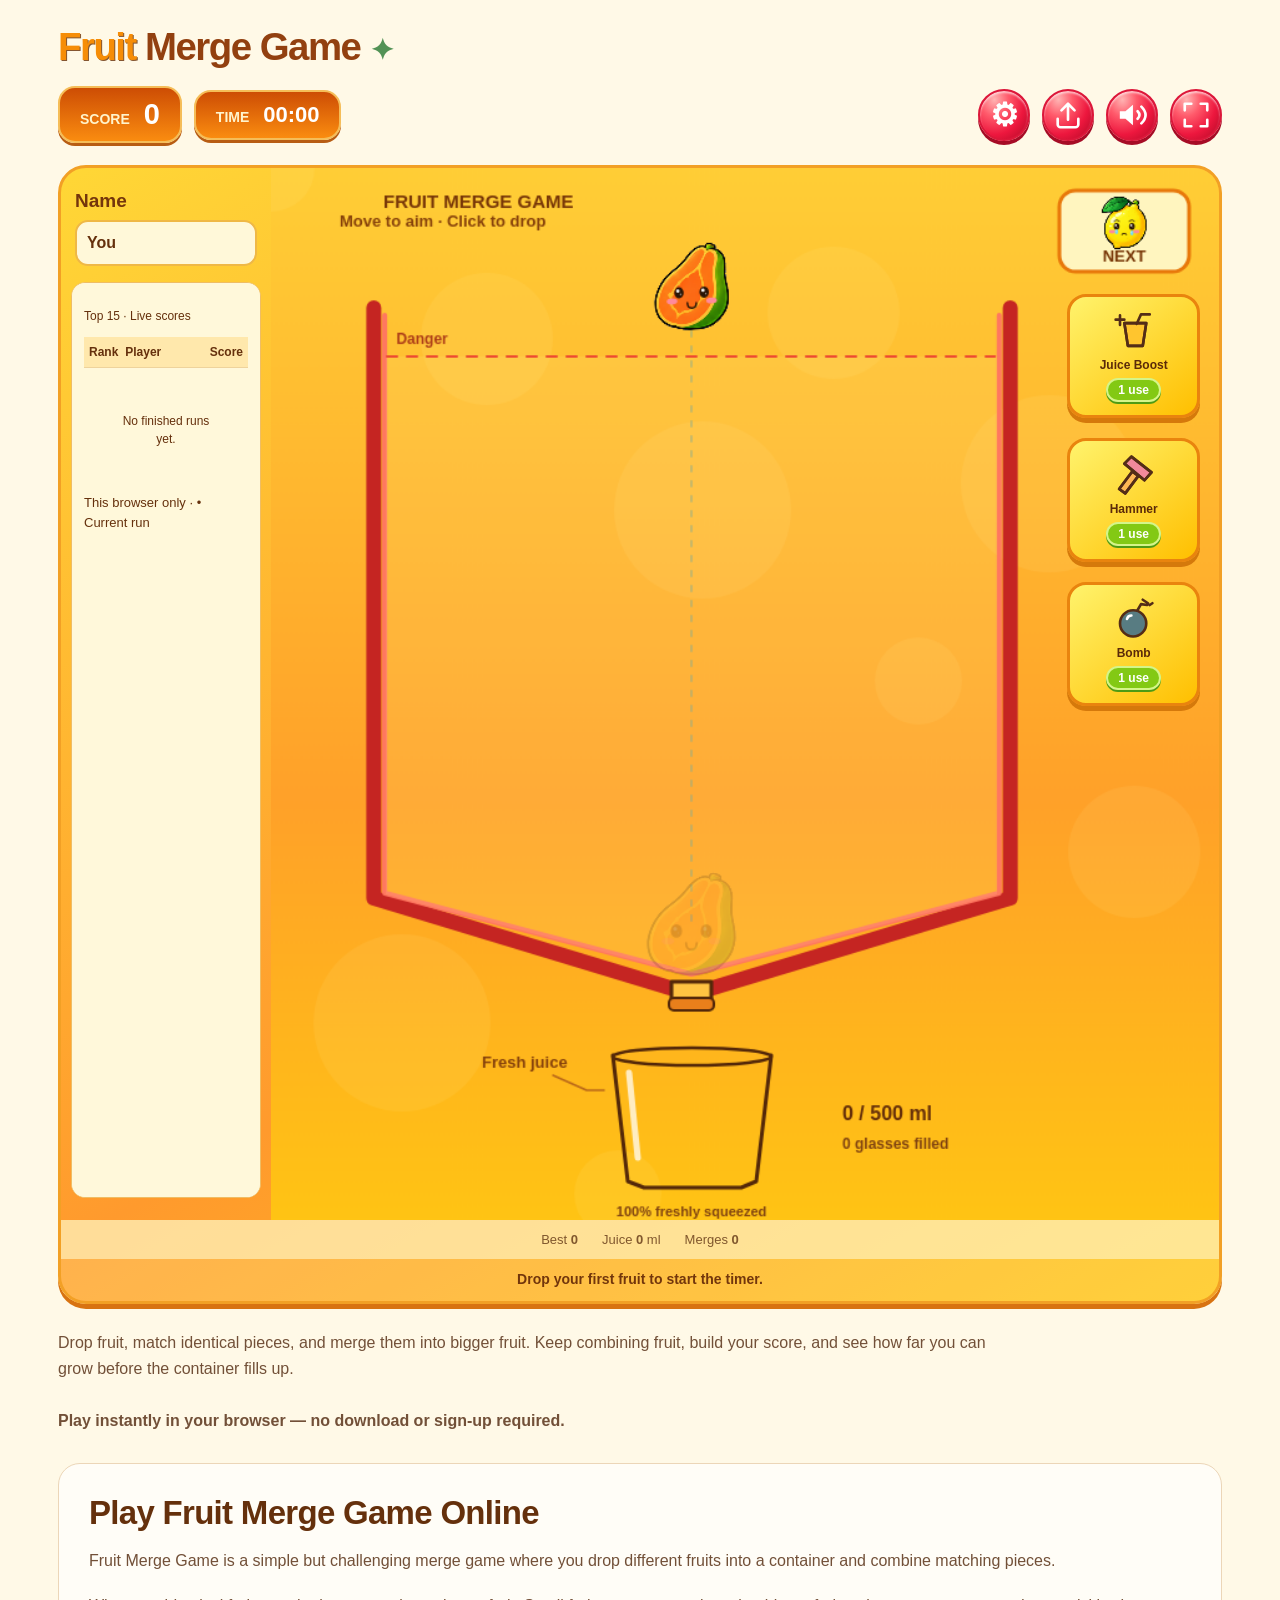
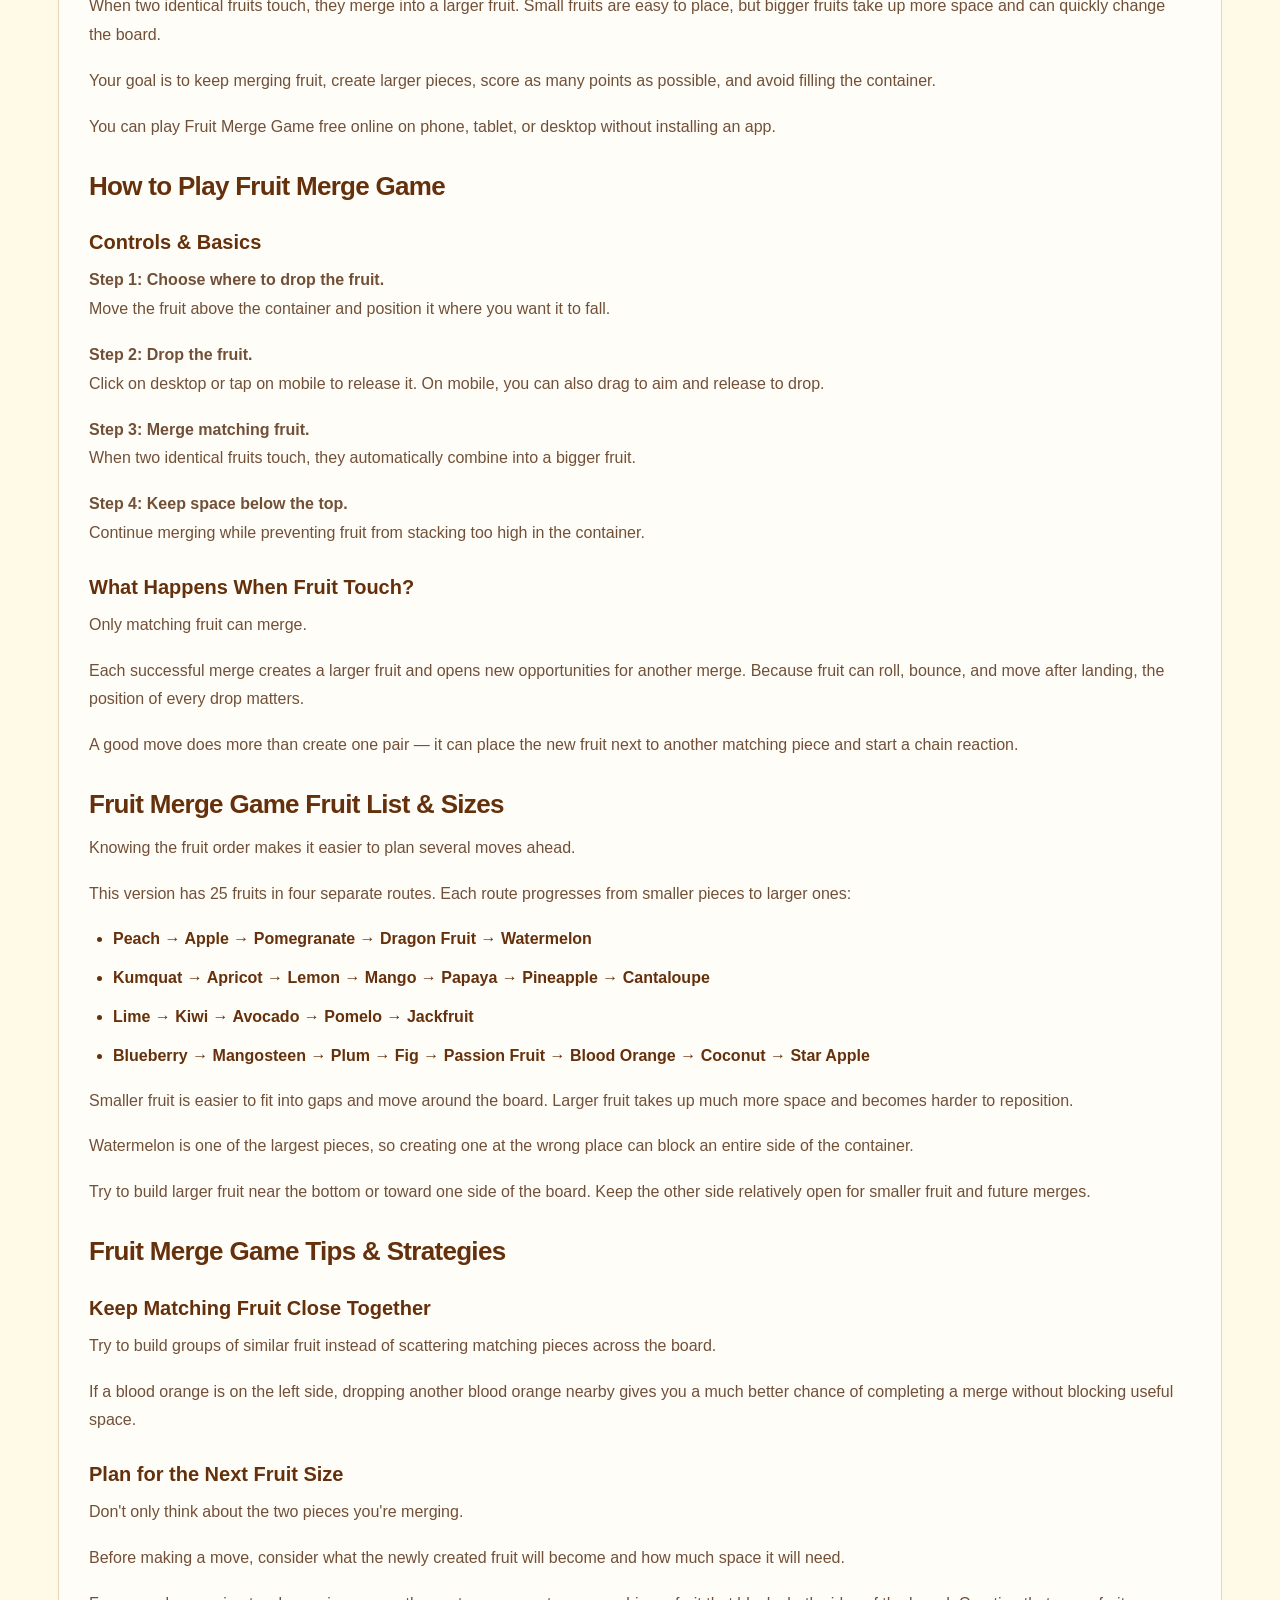
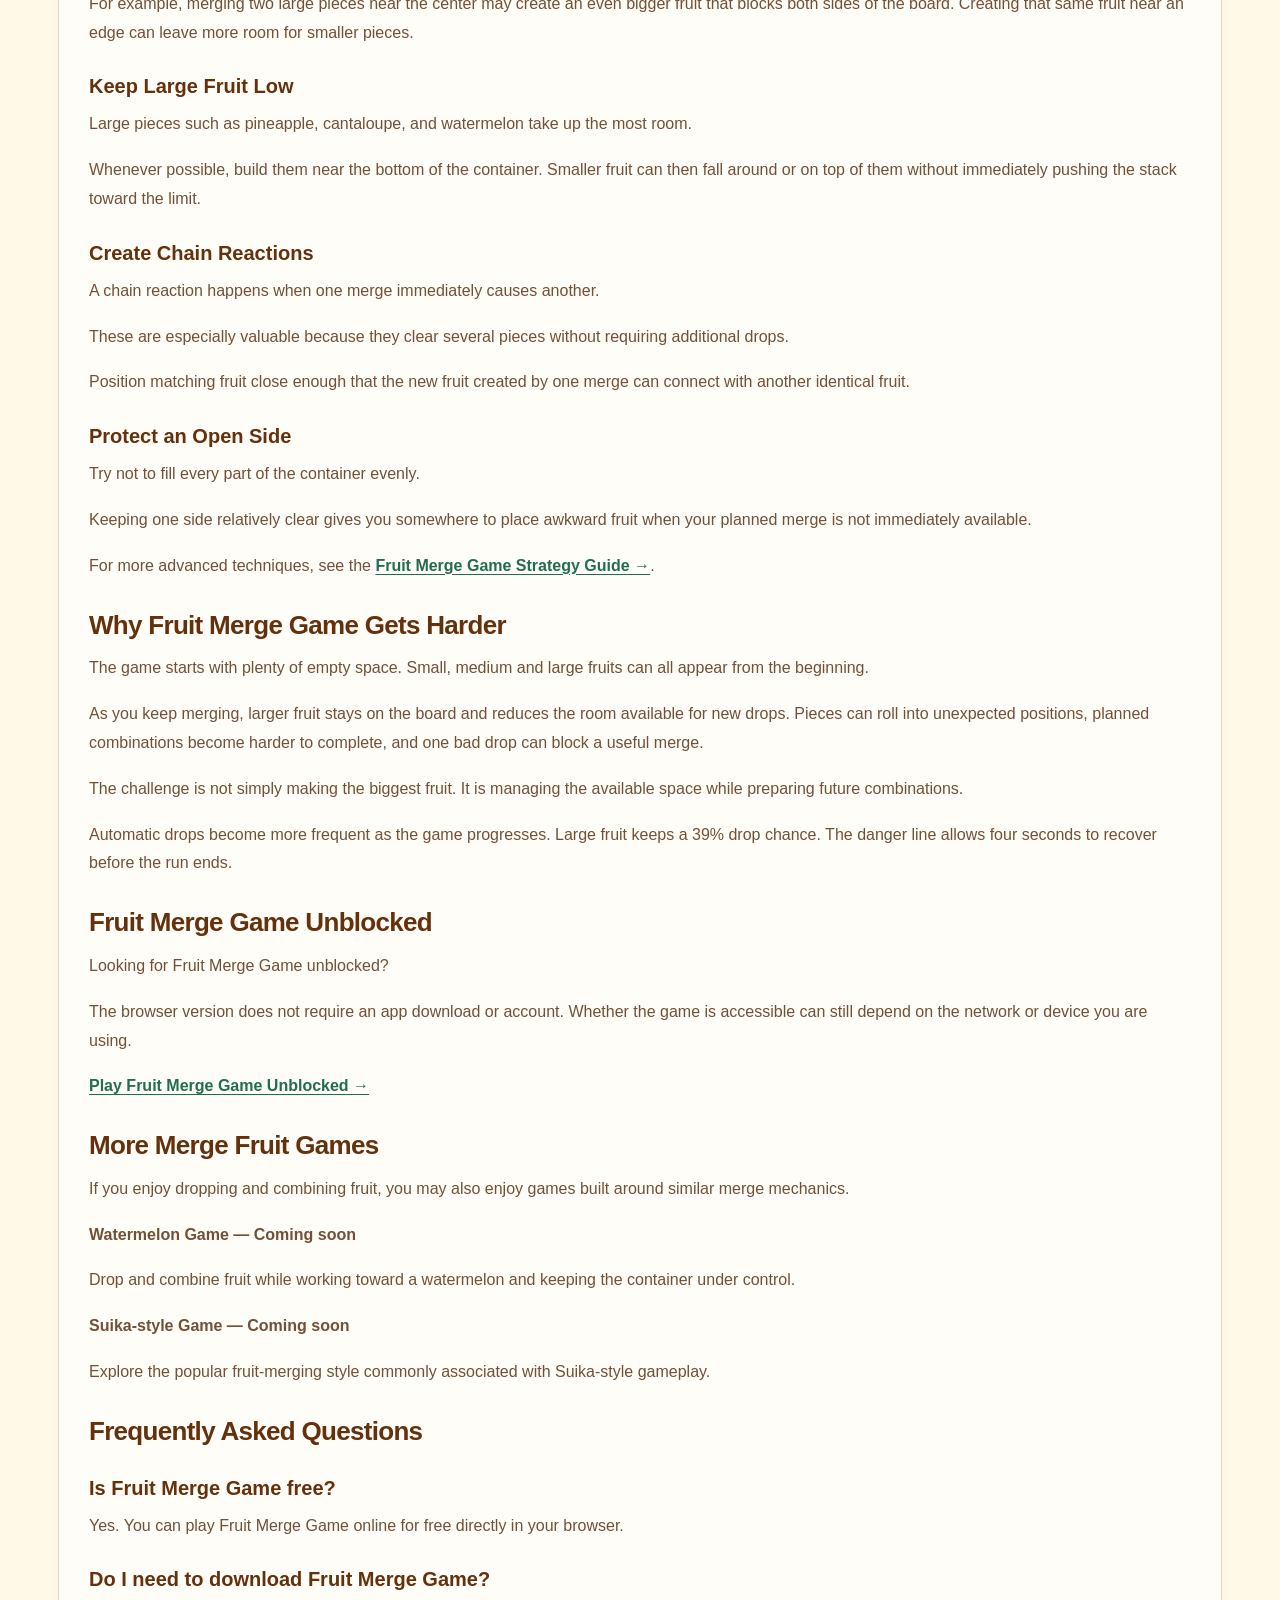
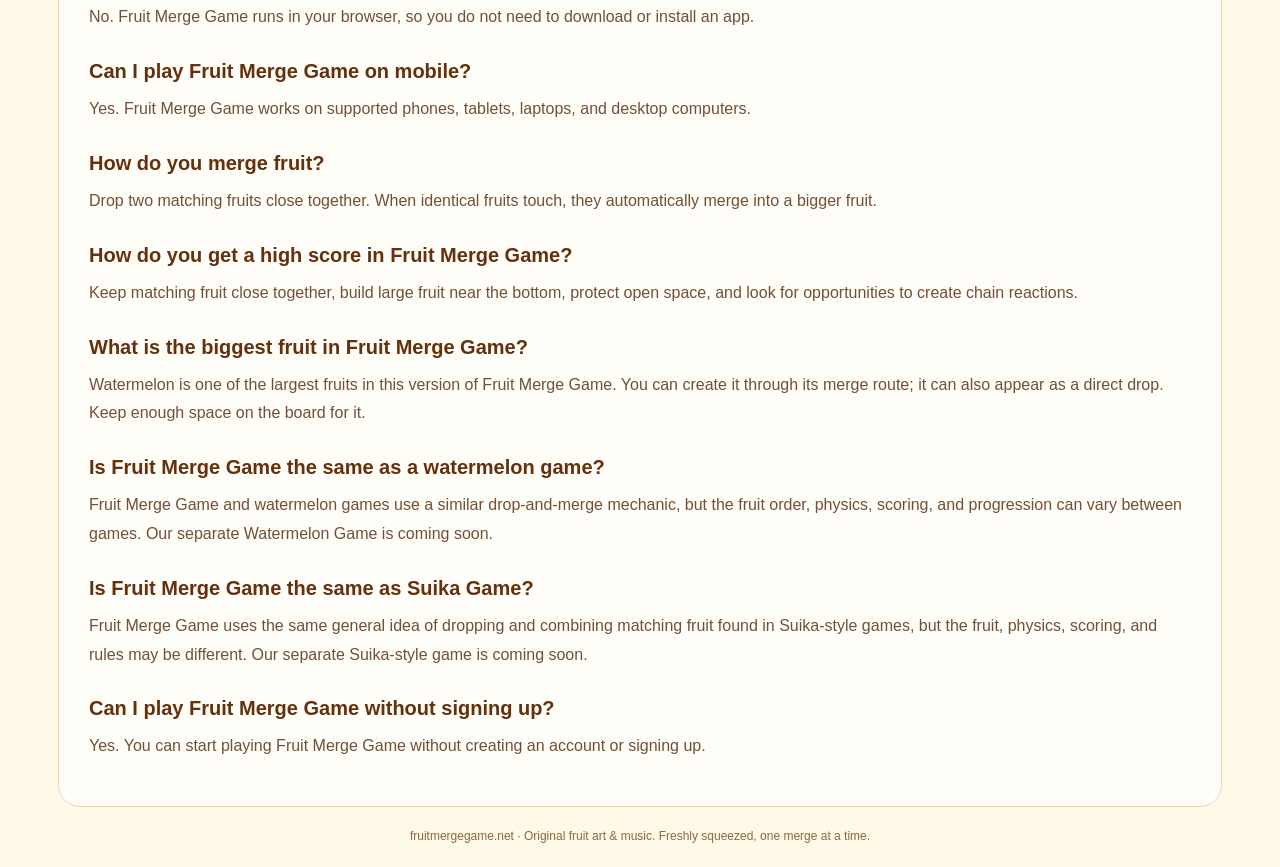
==== fruit-merge-en-v11/index.html @ 790d2af9 "Add files via upload" ====
<!doctype html><html lang="en"><head><meta charset="utf-8"><meta name="viewport" content="width=device-width,initial-scale=1,viewport-fit=cover"><meta name="theme-color" content="#ffb724"><link rel="canonical" href="https://fruitmergegame.net/"><meta property="og:title" content="Fruit Merge Game"><meta property="og:description" content="Drop. Merge. Grow bigger! Play free at fruitmergegame.net."><meta property="og:type" content="website"><meta property="og:url" content="https://fruitmergegame.net/"><meta property="og:image" content="https://fruitmergegame.net/assets/share.png"><meta name="twitter:card" content="summary_large_image"><title>Fruit Merge Game – Play Free Online, No Download or Sign-Up</title><meta name="description" content="Play Fruit Merge Game free online — drop matching fruit and merge them into bigger ones. No download or sign-up, works on phone and desktop. Includes tips, fruit list, and how the game gets harder."><link rel="icon" type="image/png" sizes="192x192" href="/favicon-192.png"><link rel="stylesheet" href="style.css"><script type="application/ld+json">{"@context": "https://schema.org", "@type": "FAQPage", "mainEntity": [{"@type": "Question", "name": "Is Fruit Merge Game free?", "acceptedAnswer": {"@type": "Answer", "text": "Yes. You can play Fruit Merge Game online for free directly in your browser."}}, {"@type": "Question", "name": "Do I need to download Fruit Merge Game?", "acceptedAnswer": {"@type": "Answer", "text": "No. Fruit Merge Game runs in your browser, so you do not need to download or install an app."}}, {"@type": "Question", "name": "Can I play Fruit Merge Game on mobile?", "acceptedAnswer": {"@type": "Answer", "text": "Yes. Fruit Merge Game works on supported phones, tablets, laptops, and desktop computers."}}, {"@type": "Question", "name": "How do you merge fruit?", "acceptedAnswer": {"@type": "Answer", "text": "Drop two matching fruits close together. When identical fruits touch, they automatically merge into a bigger fruit."}}, {"@type": "Question", "name": "How do you get a high score in Fruit Merge Game?", "acceptedAnswer": {"@type": "Answer", "text": "Keep matching fruit close together, build large fruit near the bottom, protect open space, and look for opportunities to create chain reactions."}}, {"@type": "Question", "name": "What is the biggest fruit in Fruit Merge Game?", "acceptedAnswer": {"@type": "Answer", "text": "Watermelon is one of the largest fruits in this version of Fruit Merge Game. You can create it through its merge route; it can also appear as a direct drop. Keep enough space on the board for it."}}, {"@type": "Question", "name": "Is Fruit Merge Game the same as a watermelon game?", "acceptedAnswer": {"@type": "Answer", "text": "Fruit Merge Game and watermelon games use a similar drop-and-merge mechanic, but the fruit order, physics, scoring, and progression can vary between games. Our separate Watermelon Game is coming soon."}}, {"@type": "Question", "name": "Is Fruit Merge Game the same as Suika Game?", "acceptedAnswer": {"@type": "Answer", "text": "Fruit Merge Game uses the same general idea of dropping and combining matching fruit found in Suika-style games, but the fruit, physics, scoring, and rules may be different. Our separate Suika-style game is coming soon."}}, {"@type": "Question", "name": "Can I play Fruit Merge Game without signing up?", "acceptedAnswer": {"@type": "Answer", "text": "Yes. You can start playing Fruit Merge Game without creating an account or signing up."}}]}</script>
<script type="application/ld+json">{"@context": "https://schema.org", "@type": "HowTo", "name": "How to Play Fruit Merge Game", "step": [{"@type": "HowToStep", "name": "Choose where to drop the fruit", "text": "Move the fruit above the container and position it where you want it to fall."}, {"@type": "HowToStep", "name": "Drop the fruit", "text": "Click on desktop or tap on mobile to release it. On mobile, you can also drag to aim and release to drop."}, {"@type": "HowToStep", "name": "Merge matching fruit", "text": "When two identical fruits touch, they automatically combine into a bigger fruit."}, {"@type": "HowToStep", "name": "Keep space below the top", "text": "Continue merging while preventing fruit from stacking too high in the container."}]}</script></head>
<body><main class="app">
<header class="topbar"><h1 class="brand"><span>Fruit</span> Merge Game<span class="leaf" aria-hidden="true">✦</span></h1></header>
<section id="gameShell" class="game-shell"><div class="game-topline"><div class="top-score"><span class="hud-score">Score <b id="score">0</b></span><span class="hud-time">Time <b id="runTime">00:00</b></span></div><nav class="icon-toolbar" aria-label="Game controls"><button id="settingsButton" class="round-control" aria-label="Settings" title="Settings">⚙</button><button id="shareButton" class="round-control" aria-label="Share score" title="Share"><svg class="action-icon" viewBox="0 0 32 32" aria-hidden="true"><path d="M16 21V4m-7 7 7-7 7 7M5 20v6a3 3 0 0 0 3 3h16a3 3 0 0 0 3-3v-6"/></svg></button><button id="music" class="round-control" aria-label="Music on" aria-pressed="true" title="Music on">♫</button><button id="fullscreen" class="round-control" aria-label="Enter fullscreen" aria-pressed="false" title="Fullscreen">⛶</button></nav></div><div class="layout"><section class="game-column" aria-label="Fruit Merge Game">
 <div class="game-meta"><div class="name-card"><label for="playerName">Name</label><input id="playerName" maxlength="20" value="You" autocomplete="off" aria-label="Player name, change anytime" title="Change anytime. Saved scores keep their names."></div><iframe id="scoresFrame" title="Live top 15 scores in this browser" data-src="rankings/index.html"></iframe></div>
 <div class="game" id="game"><canvas id="canvas" width="760" height="843" tabindex="0" aria-label="Fruit bowl. Move to aim and click to drop. On touchscreens drag and release. Arrow keys aim, Space drops."></canvas>
 <div class="tools" aria-label="One use per tool per run">
 <button id="boost" class="tool boost" aria-label="Juice Boost: one use per run, double juice for the next three merges" aria-pressed="false"><svg viewBox="0 0 48 48" aria-hidden="true"><path d="M13 15h25l-4 26H17z" fill="#ffc52e"/><path d="M13 15h25l-4 26H17zM27 16l5-11h10M8 6v11M3 11h10"/></svg><b>Juice Boost</b><span id="boostCount">1 use</span></button>
 <button id="hammer" class="tool hammer" aria-label="Hammer: one use per run, tap one fruit to remove it" aria-pressed="false"><svg viewBox="0 0 48 48" aria-hidden="true"><path d="M22 20l7 5-15 20-7-5z" fill="#ffb855"/><path d="M13 11l8-8 23 18-8 9z" fill="#f2899b"/><path d="M22 20l7 5-15 20-7-5zM13 11l8-8 23 18-8 9z"/></svg><b>Hammer</b><span id="hammerCount">1 use</span></button>
 <button id="bomb" class="tool bomb" aria-label="Bomb: one use per run, clear fruit around the selected point" aria-pressed="false"><svg viewBox="0 0 48 48" aria-hidden="true"><circle cx="23" cy="29" r="15" fill="#587c82"/><path d="M28 14l4-7 7 1M34 2l6 4M42 8l3-2"/><path d="M16 24q1-4 5-4" stroke="white"/></svg><b>Bomb</b><span id="bombCount">1 use</span></button></div>
 <div id="overlay" class="overlay" hidden><div class="dialog-card"><span id="overlayEyebrow">TAKE A LITTLE BREAK</span><h2 id="overlayTitle">Paused</h2><p id="overlayText">Your fruit can wait.</p><button id="resume" class="primary">Continue</button><button id="overlayShare" class="primary">Share score <svg class="action-icon" viewBox="0 0 32 32" aria-hidden="true"><path d="M16 21V4m-7 7 7-7 7 7M5 20v6a3 3 0 0 0 3 3h16a3 3 0 0 0 3-3v-6"/></svg></button><button id="overlayRestart" class="small-button">Restart</button></div></div></div>
 <div class="player-controls"><div class="mini-stats"><span>Best <b id="best">0</b></span><span>Juice <b id="juice">0</b> ml</span><span>Merges <b id="merges">0</b></span><span hidden id="liveRun">0</span></div></div><div class="game-caption"><span id="message" role="status" aria-live="polite">Drop your first fruit to start the timer.</span></div>
</section>
</div>
</section><p class="page-intro">Drop fruit, match identical pieces, and merge them into bigger fruit. Keep combining fruit, build your score, and see how far you can grow before the container fills up.</p><p class="page-intro"><strong>Play instantly in your browser — no download or sign-up required.</strong></p>
<section class="article" aria-labelledby="article-title">
<h2 id="article-title">Play Fruit Merge Game Online</h2>
<p>Fruit Merge Game is a simple but challenging merge game where you drop different fruits into a container and combine matching pieces.</p>
<p>When two identical fruits touch, they merge into a larger fruit. Small fruits are easy to place, but bigger fruits take up more space and can quickly change the board.</p>
<p>Your goal is to keep merging fruit, create larger pieces, score as many points as possible, and avoid filling the container.</p>
<p>You can play Fruit Merge Game free online on phone, tablet, or desktop without installing an app.</p>
<h2>How to Play Fruit Merge Game</h2>
<h3>Controls &amp; Basics</h3>
<div id="howto-steps">
<p><strong>Step 1: Choose where to drop the fruit.</strong><br>Move the fruit above the container and position it where you want it to fall.</p>
<p><strong>Step 2: Drop the fruit.</strong><br>Click on desktop or tap on mobile to release it. On mobile, you can also drag to aim and release to drop.</p>
<p><strong>Step 3: Merge matching fruit.</strong><br>When two identical fruits touch, they automatically combine into a bigger fruit.</p>
<p><strong>Step 4: Keep space below the top.</strong><br>Continue merging while preventing fruit from stacking too high in the container.</p>
</div>
<h3>What Happens When Fruit Touch?</h3>
<p>Only matching fruit can merge.</p>
<p>Each successful merge creates a larger fruit and opens new opportunities for another merge. Because fruit can roll, bounce, and move after landing, the position of every drop matters.</p>
<p>A good move does more than create one pair — it can place the new fruit next to another matching piece and start a chain reaction.</p>
<h2>Fruit Merge Game Fruit List &amp; Sizes</h2>
<p>Knowing the fruit order makes it easier to plan several moves ahead.</p>
<p>This version has 25 fruits in four separate routes. Each route progresses from smaller pieces to larger ones:</p>
<ul class="fruit-orders">
<li><strong>Peach → Apple → Pomegranate → Dragon Fruit → Watermelon</strong></li>
<li><strong>Kumquat → Apricot → Lemon → Mango → Papaya → Pineapple → Cantaloupe</strong></li>
<li><strong>Lime → Kiwi → Avocado → Pomelo → Jackfruit</strong></li>
<li><strong>Blueberry → Mangosteen → Plum → Fig → Passion Fruit → Blood Orange → Coconut → Star Apple</strong></li>
</ul>
<p>Smaller fruit is easier to fit into gaps and move around the board. Larger fruit takes up much more space and becomes harder to reposition.</p>
<p>Watermelon is one of the largest pieces, so creating one at the wrong place can block an entire side of the container.</p>
<p>Try to build larger fruit near the bottom or toward one side of the board. Keep the other side relatively open for smaller fruit and future merges.</p>
<h2>Fruit Merge Game Tips &amp; Strategies</h2>
<h3>Keep Matching Fruit Close Together</h3>
<p>Try to build groups of similar fruit instead of scattering matching pieces across the board.</p>
<p>If a blood orange is on the left side, dropping another blood orange nearby gives you a much better chance of completing a merge without blocking useful space.</p>
<h3>Plan for the Next Fruit Size</h3>
<p>Don't only think about the two pieces you're merging.</p>
<p>Before making a move, consider what the newly created fruit will become and how much space it will need.</p>
<p>For example, merging two large pieces near the center may create an even bigger fruit that blocks both sides of the board. Creating that same fruit near an edge can leave more room for smaller pieces.</p>
<h3>Keep Large Fruit Low</h3>
<p>Large pieces such as pineapple, cantaloupe, and watermelon take up the most room.</p>
<p>Whenever possible, build them near the bottom of the container. Smaller fruit can then fall around or on top of them without immediately pushing the stack toward the limit.</p>
<h3>Create Chain Reactions</h3>
<p>A chain reaction happens when one merge immediately causes another.</p>
<p>These are especially valuable because they clear several pieces without requiring additional drops.</p>
<p>Position matching fruit close enough that the new fruit created by one merge can connect with another identical fruit.</p>
<h3>Protect an Open Side</h3>
<p>Try not to fill every part of the container evenly.</p>
<p>Keeping one side relatively clear gives you somewhere to place awkward fruit when your planned merge is not immediately available.</p>
<p>For more advanced techniques, see the <strong><a href="/fruit-merge-game-strategy/">Fruit Merge Game Strategy Guide →</a></strong>.</p>
<h2>Why Fruit Merge Game Gets Harder</h2>
<p>The game starts with plenty of empty space. Small, medium and large fruits can all appear from the beginning.</p>
<p>As you keep merging, larger fruit stays on the board and reduces the room available for new drops. Pieces can roll into unexpected positions, planned combinations become harder to complete, and one bad drop can block a useful merge.</p>
<p>The challenge is not simply making the biggest fruit. It is managing the available space while preparing future combinations.</p>
<p>Automatic drops become more frequent as the game progresses. Large fruit keeps a 39% drop chance. The danger line allows four seconds to recover before the run ends.</p>
<h2>Fruit Merge Game Unblocked</h2>
<p>Looking for Fruit Merge Game unblocked?</p>
<p>The browser version does not require an app download or account. Whether the game is accessible can still depend on the network or device you are using.</p>
<p><strong><a href="/fruit-merge-game-unblocked/">Play Fruit Merge Game Unblocked →</a></strong></p>
<h2>More Merge Fruit Games</h2>
<p>If you enjoy dropping and combining fruit, you may also enjoy games built around similar merge mechanics.</p>
<p><strong>Watermelon Game — Coming soon</strong></p><p>Drop and combine fruit while working toward a watermelon and keeping the container under control.</p>
<p><strong>Suika-style Game — Coming soon</strong></p><p>Explore the popular fruit-merging style commonly associated with Suika-style gameplay.</p>
<h2>Frequently Asked Questions</h2>
<h3>Is Fruit Merge Game free?</h3><p>Yes. You can play Fruit Merge Game online for free directly in your browser.</p>
<h3>Do I need to download Fruit Merge Game?</h3><p>No. Fruit Merge Game runs in your browser, so you do not need to download or install an app.</p>
<h3>Can I play Fruit Merge Game on mobile?</h3><p>Yes. Fruit Merge Game works on supported phones, tablets, laptops, and desktop computers.</p>
<h3>How do you merge fruit?</h3><p>Drop two matching fruits close together. When identical fruits touch, they automatically merge into a bigger fruit.</p>
<h3>How do you get a high score in Fruit Merge Game?</h3><p>Keep matching fruit close together, build large fruit near the bottom, protect open space, and look for opportunities to create chain reactions.</p>
<h3>What is the biggest fruit in Fruit Merge Game?</h3><p>Watermelon is one of the largest fruits in this version of Fruit Merge Game. You can create it through its merge route; it can also appear as a direct drop. Keep enough space on the board for it.</p>
<h3>Is Fruit Merge Game the same as a watermelon game?</h3><p>Fruit Merge Game and watermelon games use a similar drop-and-merge mechanic, but the fruit order, physics, scoring, and progression can vary between games. Our separate Watermelon Game is coming soon.</p>
<h3>Is Fruit Merge Game the same as Suika Game?</h3><p>Fruit Merge Game uses the same general idea of dropping and combining matching fruit found in Suika-style games, but the fruit, physics, scoring, and rules may be different. Our separate Suika-style game is coming soon.</p>
<h3>Can I play Fruit Merge Game without signing up?</h3><p>Yes. You can start playing Fruit Merge Game without creating an account or signing up.</p>
</section>

<footer>fruitmergegame.net · Original fruit art &amp; music. Freshly squeezed, one merge at a time.</footer></main>
<dialog id="settingsDialog"><div class="share-heading"><h2>Settings</h2><button id="closeSettings" class="small-button" aria-label="Close settings">✕</button></div><div class="settings-actions"><button id="sound" class="round-control" aria-label="Sound on" aria-pressed="true" title="Sound on">◖</button><button id="guideButton" class="small-button">25 Fruits ▾</button><button id="pause" class="small-button">Ⅱ Pause</button><button id="restart" class="small-button">↻ Restart</button></div></dialog><dialog id="guide"><div class="guide-header"><div><span class="eyebrow">THE FRUIT COLLECTION</span><h2>25 fruits. Four routes.</h2></div><button id="closeGuide" class="small-button" aria-label="Close fruit guide">✕</button></div><p>Match two identical fruits to reach the next one. A final pair becomes juice. Mangosteen stays small; watermelon grows big.</p><div id="fruitGuide"></div><div class="guide-note">Each tool can be used once per run. No refills. Larger fruit can drop from the start. Automatic drops speed up as you progress; the bowl never gets narrower.<br><br>Keyboard: ← → Aim · Space Drop · 1 / 2 / 3 Tools · Esc Cancel tool · P Pause</div></dialog>
<dialog id="shareDialog"><div class="share-heading"><h2>Challenge your friends</h2><button id="closeShare" class="small-button" aria-label="Close sharing">✕</button></div><div class="share-actions social-top" aria-label="Share to social platforms"><a id="share-x" target="_blank" rel="noopener noreferrer">X</a><a id="share-facebook" target="_blank" rel="noopener noreferrer">Facebook</a><a id="share-whatsapp" target="_blank" rel="noopener noreferrer">WhatsApp</a></div><canvas id="shareCanvas" width="1200" height="1200" hidden></canvas><img id="shareImage" class="share-preview" alt="Your score card with name, score and game QR code" hidden><p class="save-hint">Press and hold the image to save.<small>On desktop, right-click the image and choose Save Image As.</small></p><div class="share-link-row"><label class="sr-only" for="shareURL">Game link</label><input id="shareURL" readonly value="https://fruitmergegame.net/"><button id="copyLink" class="small-button">Copy link</button></div><p id="shareStatus" role="status"></p></dialog>
<script src="fruits.js"></script><script src="engine.js"></script><script src="leaderboard.js"></script><script src="audio.js"></script><script src="share.js"></script><script src="game.js"></script></body></html>
---- fruit-merge-en-v11/style.css ----
:root{--ink:#183b40;--paper:#fbfdf5;--mint:#e1f3ed;--line:#c5ded3}*{box-sizing:border-box}body{margin:0;background:var(--mint);color:var(--ink);font-family:ui-rounded,"Trebuchet MS",Arial,sans-serif}button,input{font:inherit;color:inherit}button{cursor:pointer;touch-action:manipulation}button:active{transform:translateY(2px);box-shadow:none}button:focus-visible,input:focus-visible,canvas:focus-visible,summary:focus-visible{outline:3px solid #e26a37;outline-offset:4px}.app{max-width:1240px;margin:auto;padding:24px 28px}.topbar{display:flex;align-items:center;justify-content:space-between;gap:24px;margin-bottom:22px}.brand{font-size:clamp(25px,3vw,42px);letter-spacing:-1.5px;margin:0;line-height:1.2;font-weight:900}.brand>span:first-child{color:#e58b13;text-shadow:1px 1px #855631}.leaf{color:#529255;font-size:29px;margin-left:10px}nav{display:flex;gap:12px}.small-button{border:2px solid var(--ink);background:#fcfef9;border-radius:15px;min-height:48px;padding:10px 19px;font-size:16px;font-weight:800;box-shadow:0 3px 0 var(--ink)}.layout{display:grid;grid-template-columns:minmax(0,760px) minmax(270px,1fr);gap:20px;align-items:stretch}.game-column{background:var(--paper);border:3px solid var(--ink);border-radius:24px;box-shadow:0 5px 0 var(--ink);overflow:hidden;min-width:0}.game-meta{display:flex;align-items:center;justify-content:space-between;padding:15px 24px 12px;border-bottom:1px solid #e0eada;font-size:17px;font-weight:700}.game-meta b{font:900 27px/1.2 ui-rounded,"Trebuchet MS",sans-serif;margin-left:5px;font-variant-numeric:tabular-nums}.game{position:relative;isolation:isolate;aspect-ratio:760/843}canvas{display:block;width:100%;height:100%;touch-action:none}.tools{position:absolute;right:1.7%;top:9%;width:13%;display:flex;flex-direction:column;gap:17px}.tool{height:132px;min-height:92px;background:#fff4d0;border:3px solid var(--ink);border-radius:20px;box-shadow:0 5px 0 var(--ink);display:flex;flex-direction:column;align-items:center;justify-content:center;gap:6px;width:100%}.tool svg{height:46px;width:46px;fill:none;stroke:var(--ink);stroke-width:3;stroke-linecap:round;stroke-linejoin:round}.tool b{font-size:13px;white-space:nowrap}.tool span{font-size:15px;background:#ffffffbd;border-radius:20px;padding:3px 10px;white-space:nowrap}.hammer{background:#ffe3e9}.bomb{background:#dceced}.tool[aria-pressed=true]{outline:3px solid #ed8740;outline-offset:3px;background:#ffd35a;transform:translateY(3px);box-shadow:0 2px 0 var(--ink)}.tool:disabled{opacity:.48;filter:grayscale(.8);cursor:default}.tool[aria-pressed=true]:disabled{opacity:1;filter:none}.game-caption{min-height:43px;padding:4px 22px 16px;font-size:14px;line-height:1.5}.leaderboard{background:#fbfefa;border:2px solid #537a79;border-radius:23px;padding:25px 22px;display:flex;flex-direction:column}.leaderboard h2{font-size:29px;letter-spacing:-1px;margin:0;white-space:nowrap}.leaderboard h2>span{color:#e9ac20;font-size:38px;vertical-align:-3px}.ranking-subtitle{font-size:14px;margin:8px 0 15px;text-align:center;color:#4f6c6c}.local-badge{align-self:flex-end;background:#e0f1eb;padding:6px 12px;border-radius:20px;font-size:12px;margin-bottom:22px}.player-label{font-size:13px;font-weight:700;margin-bottom:5px}input{background:white;border:1px solid #9cbeb0;border-radius:10px;padding:10px;width:100%;font-size:16px;min-height:42px}input:disabled{color:#456659;background:#ecf4ef}#nameHelp{font-size:11px;margin-top:6px;color:#608078}table{width:100%;border-collapse:collapse;margin-top:22px;font-size:14px;table-layout:fixed}th{font-size:12px;color:#45655d;padding:12px 8px;background:#e6f1e9;text-align:left;font-weight:600}th:first-child{border-radius:10px 0 0 10px;width:22%}th:last-child{border-radius:0 10px 10px 0;width:28%;text-align:right}td{padding:15px 8px;overflow-wrap:anywhere;font-variant-numeric:tabular-nums}td:last-child{text-align:right;font-weight:800;white-space:nowrap}td:first-child{font-weight:800}tr:nth-child(even){background:#eff6f0}tr:first-child td:first-child{color:#b97b16}.current-run{background:#dff3e5;display:flex;justify-content:space-between;align-items:center;padding:18px;border-radius:16px;margin-top:auto;gap:10px;font-weight:800}.current-run strong{font-size:26px;font-variant-numeric:tabular-nums}.empty-ranking{font-size:15px;line-height:1.8;text-align:center;color:#668277;padding:24px 5px;margin:0 0 24px}.ranking-note{font-size:12px;color:#55736d;line-height:1.7;text-align:center}.storage-note{font-size:12px;color:#a3512f;line-height:1.5;margin:0}.mini-stats{border-top:1px solid var(--line);padding-top:15px;margin-top:8px;font-size:12px;color:#58756b;display:grid;gap:7px}.mini-stats>div{display:flex;justify-content:space-between}.article{margin-top:28px;border:1px solid #c4e5da;border-radius:22px;background:#fff;padding:28px 30px;font-size:16px;line-height:1.8}.article h2{font-size:26px;line-height:1.3;margin:28px 0 12px;letter-spacing:-.7px}.article>h2:first-child{font-size:33px;margin-top:0}.article p{color:#49605e;margin:8px 0 17px}.article-intro{display:grid;grid-template-columns:1fr 1fr;gap:25px;margin:24px 0}.article-intro img{width:100%;height:auto;align-self:center;border-radius:16px}.article-intro>div{background:#eff7f1;border-radius:16px;padding:18px}.article-intro h2{font-size:23px;margin-top:0}.steps{padding-left:26px;line-height:1.6}.steps li{padding:5px 0 8px 3px}.tips{display:grid;grid-template-columns:repeat(3,1fr);gap:20px;background:#f4faf5;border:1px solid #dfede3;border-radius:16px;padding:20px}.tips b{font-size:15px}.tips p{font-size:14px;margin:6px 0 0}details{border-top:1px solid #dbe9df;padding:14px 0}summary{cursor:pointer;font-weight:700}details p{font-size:15px}footer{text-align:center;font-size:12px;color:#6d8a7b;padding-top:22px}.overlay{position:absolute;inset:0;z-index:5;background:#e5efe7df;display:grid;place-items:center;backdrop-filter:blur(5px)}[hidden]{display:none!important}.dialog-card{width:85%;max-width:350px;background:var(--paper);border:3px solid var(--ink);border-radius:23px;padding:28px;text-align:center;box-shadow:5px 5px 0 var(--ink)}.dialog-card>span{font-size:11px;letter-spacing:2px;color:#52816b}.dialog-card h2{font-size:30px;margin:17px 0}.dialog-card p{font-size:15px;line-height:1.8}.dialog-card button{width:100%;margin-top:12px}.primary{background:#ffcf4c;border:2px solid var(--ink);border-radius:12px;min-height:48px;font-size:16px;font-weight:800;box-shadow:0 3px 0 var(--ink)}dialog{width:min(900px,94vw);max-height:88vh;border:2px solid var(--ink);background:var(--paper);color:var(--ink);border-radius:24px;padding:28px;box-shadow:6px 6px 0 #23383b}dialog::backdrop{background:#1c383e90;backdrop-filter:blur(5px)}.guide-header{display:flex;justify-content:space-between;align-items:center;gap:15px}.guide-header h2{margin:12px 0;font-size:26px}.eyebrow{font-size:11px;letter-spacing:2px;color:#50816b}dialog p,.guide-note{font-size:14px;line-height:1.8;color:#536a66}.fruit-route{display:grid;grid-template-columns:repeat(var(--route-count,8),1fr);gap:6px;border-top:1px solid var(--line);padding:14px 0}.fruit-cell{text-align:center;min-width:0}.fruit-cell canvas{max-width:100px;margin:auto;width:100%;aspect-ratio:1;height:auto}.fruit-cell span{font-size:12px}.fruit-cell small{display:block;font-size:10px;color:#718981;margin-top:4px}.guide-note{padding-top:15px;border-top:1px solid var(--line)}
@media(max-width:1100px){.app{padding:18px}.layout{grid-template-columns:minmax(0,1fr) 270px;gap:14px}.leaderboard{padding:19px 16px}.leaderboard h2{font-size:25px}.tool{height:110px;border-radius:16px;gap:3px}.tool svg{width:34px;height:34px}.tool b{font-size:11px}.tool span{font-size:12px;padding:3px 7px}.small-button{padding:9px 12px;font-size:14px}.topbar{gap:15px}.game-meta{padding:14px 17px;font-size:14px}.game-meta b{font-size:23px}}
@media(max-width:850px){.app{max-width:730px;padding:16px}.topbar{flex-wrap:wrap;gap:16px;margin-bottom:18px}.brand{font-size:34px}.topbar nav{width:100%;justify-content:flex-end}.layout{grid-template-columns:1fr;gap:22px}.tools{gap:14px}.tool{height:116px}.tool svg{width:40px;height:40px}.tool b{font-size:12px}.tool span{font-size:14px}.leaderboard{padding:22px}.leaderboard h2{font-size:29px}.current-run{margin-top:22px}.leaderboard input{max-width:300px}.article{padding:22px}.article-intro{grid-template-columns:1fr}.tips{grid-template-columns:1fr}.article>h2:first-child{font-size:28px}.fruit-route{grid-template-columns:repeat(4,1fr);gap:10px}}
@media(max-width:480px){.app{padding:12px 8px}.brand{font-size:29px}.topbar{padding:0 5px;gap:12px}.topbar nav{justify-content:space-between;gap:9px}.small-button{padding:8px 12px;font-size:13px;min-height:44px;border-radius:12px}.game-column{border-width:2px;border-radius:18px}.game-meta{padding:12px;font-size:12px}.game-meta b{font-size:22px;margin-left:2px}.tools{right:1.2%;width:13.4%;min-width:48px;gap:12px;top:7%}.tool{height:83px;min-height:83px;border-width:2px;border-radius:12px;box-shadow:0 3px 0 var(--ink);gap:3px}.tool svg{width:29px;height:29px}.tool b{font-size:10px;white-space:normal;line-height:1.05}.tool span{font-size:11px;padding:2px 6px}.game-caption{font-size:12px;padding:3px 12px 12px;min-height:38px}.article{padding:20px 17px}.article h2{font-size:23px}.article>h2:first-child{font-size:26px}.article-intro>div{padding:15px}.leaderboard{border-radius:18px}dialog{padding:18px}.guide-header h2{font-size:22px}}
.page-intro{font-size:16px;line-height:1.65;color:#49605e;margin:0 0 12px;max-width:960px}.layout{margin-top:22px}.article h3{font-size:20px;line-height:1.4;margin:25px 0 10px}.article a{color:#226c52;text-underline-offset:3px}.article a:hover{color:#974d22}.inline-cta{display:inline-block;text-decoration:none;padding:10px 18px}.fruit-orders{padding-left:24px;line-height:1.8}.fruit-orders li{margin:10px 0}
/* Sunny character edition */
:root{--ink:#65300c;--paper:#fff8da;--mint:#fff6d5;--line:#edce91}body{background:#fff9e7}.app{max-width:1220px}.brand{color:#924010}.brand>span:first-child{color:#f68d07}.topbar{flex-wrap:wrap;gap:16px}.topbar nav{flex-wrap:wrap;gap:8px}.small-button{border-color:#b95710;background:linear-gradient(#fff7bb,#ffd04d);box-shadow:0 3px 0 #b95710;font-size:13px;padding:9px 12px}.layout{display:block}.game-column{display:grid;grid-template-columns:190px minmax(0,1fr);background:linear-gradient(150deg,#ffd736,#ff9a2d 60%,#ffc313);border:3px solid #f2a025;box-shadow:0 5px 0 #d87311;border-radius:28px}.game-meta{grid-column:1;grid-row:1;padding:36px 12px;display:flex;flex-direction:column;justify-content:flex-start;gap:22px;align-items:stretch;border:0;text-align:center;font-size:18px}.game-meta>span{background:linear-gradient(#cf4a00,#f88613);border:4px solid #ffec82;border-radius:20px;box-shadow:0 4px 0 #ba5711;color:#fff6c9;padding:12px 4px;text-transform:uppercase;font-weight:900}.game-meta b{display:block;font-size:32px;color:white;margin:4px 0 0;text-shadow:1px 3px #ad4b08}.sunny-label{font-size:22px;line-height:1.2;font-weight:900;color:#9c4913;text-shadow:1px 1px #fff396}.rail-fruits{margin-top:auto}.rail-fruits canvas{width:100%;height:auto}.rail-hint{font-size:14px;color:#87471c;line-height:1.5}.game{grid-column:2;grid-row:1}.game-caption{grid-column:1/-1;text-align:center;color:#72360c;font-weight:700;padding:10px 15px;min-height:42px;background:#fff3a843}.tools{top:12%;right:2%;width:14%;gap:20px}.tool,.hammer,.bomb{background:linear-gradient(140deg,#fff36c,#ffbf00);border-color:#e9840e;box-shadow:0 5px 0 #d5790b;border-radius:19px;height:124px;position:relative;color:#5b2a09}.tool svg{width:42px;height:42px;stroke:#542d17}.tool b{font-size:12px}.tool span{background:#83c914;color:#fff;font-weight:900;box-shadow:0 2px 0 #4e9b14;border:2px solid #d5f589;font-size:12px}.tool[aria-pressed=true]{outline-color:#fff;box-shadow:0 0 0 6px #ff7931}.tool:disabled{opacity:.4}.scores-panel{margin-top:25px;border:2px solid #edc68d;border-radius:20px;padding:0;background:#fff9e7}.scores-panel>summary{padding:20px;font-size:22px;list-style-position:inside}.scores-panel>summary span{font-size:13px;font-weight:400;float:right;line-height:28px}.leaderboard{border:0;background:#fffdf3;border-radius:20px;padding:24px;display:grid;grid-template-columns:1fr 1fr;column-gap:28px}.leaderboard table,.empty-ranking{grid-column:1/-1}.leaderboard h2{font-size:26px}.ranking-subtitle{text-align:left}.local-badge{background:#ffe6a2}.current-run{background:#ffedb6}.leaderboard small{line-height:1.5}th{background:#ffedc1;color:#724b27}tr:nth-child(even){background:#fff5da}.ranking-note,.mini-stats{color:#80572d}.page-intro{margin:26px 0 10px;color:#725038}.article{border-color:#ecd6b8;background:#fffdf7}.article p{color:#725038}.overlay{background:#ffcb59d9}.dialog-card{background:#fff8d9}.share-actions{display:flex;flex-wrap:wrap;gap:10px;justify-content:center}.share-actions button,.share-actions a{min-height:44px;padding:10px 14px}.share-actions a{border-radius:12px;background:#ffdf72;color:#65300c;text-decoration:none;font-weight:700}.share-preview{display:block;width:min(100%,420px);height:auto;margin:15px auto;border-radius:20px}.share-link{width:100%;margin:10px 0 15px}.share-heading{display:flex;justify-content:space-between;align-items:center;gap:12px}#shareDialog{max-width:650px}#shareStatus{min-height:24px;text-align:center;font-size:13px}.topbar button[aria-pressed=false]{background:#f0e4d0;color:#846c4a}footer{color:#8c6744}
@media(max-width:850px){.app{max-width:900px}.game-column{grid-template-columns:140px 1fr}.game-meta{padding:30px 9px}.game-meta b{font-size:26px}.sunny-label{font-size:17px}.tool{height:102px;min-height:90px;gap:3px}.tool svg{width:32px;height:32px}.tools{gap:16px}.tool b{font-size:10px}.leaderboard{display:flex}.scores-panel>summary span{float:none;display:block;padding-left:22px}}
@media(max-width:600px){.app{padding:12px 8px}.topbar nav{width:100%;justify-content:flex-start}.brand{font-size:30px}.small-button{font-size:12px;padding:8px 10px}.game-column{display:block;border-radius:20px}.game-meta{display:flex;flex-direction:row;justify-content:space-between;padding:12px;gap:12px}.game-meta>span{padding:6px 15px;font-size:12px;border-width:2px;flex:1;border-radius:12px}.game-meta b{font-size:23px;display:inline;margin-left:8px}.sunny-label,.rail-fruits,.rail-hint{display:none}.tools{top:12%;right:1%;width:14%;gap:12px}.tool{height:82px;min-height:74px;border-width:2px;gap:2px;border-radius:12px}.tool svg{height:28px;width:28px}.tool b{font-size:9px;white-space:normal}.tool span{font-size:10px;padding:2px 5px}.game-caption{font-size:11px;padding:8px}.page-intro{font-size:15px}.scores-panel>summary{font-size:20px}.leaderboard h2{font-size:26px}}
@media(prefers-reduced-motion:reduce){*{scroll-behavior:auto}}
.player-controls{grid-column:1/-1;display:flex;align-items:center;gap:10px;flex-wrap:wrap;padding:12px 20px;background:#fff3bdc0;font-size:13px}.player-controls input{width:150px;min-height:40px;border-color:#d6a34b}.player-controls small{max-width:180px;font-size:11px}.player-controls .mini-stats{display:flex;gap:15px;margin:0 0 0 auto;padding:0;border:0;font-size:13px}.player-controls .mini-stats>span{white-space:nowrap}#scoresDialog{width:min(620px,94vw)}#scoresFrame{display:block;border:0;width:100%;height:440px;background:#fff8da;border-radius:12px;margin-top:16px}@media(max-width:600px){.player-controls{padding:10px 12px}.player-controls .mini-stats{width:100%;justify-content:space-between;margin:0}}
/* v9: quiet controls and native image saving */
.topbar{margin-bottom:16px}.game-column{grid-template-columns:180px minmax(0,1fr) 70px}.icon-toolbar{grid-column:3;grid-row:1;display:flex;flex-direction:column;align-items:center;gap:14px;padding:20px 8px;align-self:start}.round-control{position:relative;display:grid;place-items:center;flex-shrink:0;width:52px;height:52px;border-radius:50%;border:2px solid #dc173a;background:radial-gradient(ellipse at 30% 18%,#ffb4b3 0%,#ff5a6b 30%,#ed173e 63%,#ad0824 100%);box-shadow:0 4px 0 #a60c26,inset 0 2px 2px #ffffff99;color:#fff;font-size:32px;line-height:1;font-weight:900;padding:8px}.round-control:active{transform:translateY(3px);box-shadow:0 1px 0 #a60c26}.round-control svg{width:30px;height:30px;fill:white;stroke:white;stroke-width:2.7;stroke-linecap:round;stroke-linejoin:round}.round-control svg .sound-wave{fill:none;stroke-width:2}.round-control[aria-pressed=false]:not(#fullscreen)::after{content:'';position:absolute;width:32px;height:3px;background:white;transform:rotate(-42deg);box-shadow:0 1px 1px #b82035;pointer-events:none}.name-card{text-align:left;color:#74350c}.name-card label{display:block;font-size:19px;font-weight:900;margin-bottom:8px}.name-card input{display:block;width:100%;min-height:46px;border:2px solid #efb846;background:#fff8d9;color:#65300c;border-radius:13px;font-weight:700}.game-meta{padding:26px 12px;gap:24px}.player-controls .mini-stats{margin:0;width:100%;justify-content:center;gap:24px}.settings-actions{display:grid;grid-template-columns:1fr 1fr;gap:14px;margin-top:20px}.settings-actions button{min-height:52px;font-size:16px}#settingsDialog{max-width:430px}.social-top{margin:16px 0}.social-top a{flex:1;text-align:center}.share-preview{touch-action:auto;user-select:auto;-webkit-user-select:auto;-webkit-touch-callout:default;max-width:100%;height:auto}.save-hint{text-align:center;font-size:16px;font-weight:bold;margin:16px 0}.save-hint small{display:block;font-size:12px;line-height:1.5;font-weight:400;margin-top:6px}.share-link-row{display:flex;gap:10px;align-items:center;margin:15px 0}.share-link-row input{min-width:0;flex:1}.share-link-row button{white-space:nowrap}.sr-only{position:absolute;width:1px;height:1px;overflow:hidden;clip:rect(0,0,0,0)}.game-column:fullscreen,.game-column.expanded-game{overflow:auto;border-radius:0;max-width:none;width:100vw;height:100dvh;align-content:start;grid-template-columns:180px minmax(0,min(760px,calc((100dvh - 80px)*760/843))) 70px;justify-content:center}.expanded-game{position:fixed;inset:0;z-index:30}.game-column:fullscreen .game,.expanded-game .game{width:100%}
@media(max-width:850px){.game-column{grid-template-columns:130px minmax(0,1fr) 58px}.icon-toolbar{padding:20px 5px;gap:13px}.round-control{width:46px;height:46px;font-size:28px}.game-meta{padding:24px 10px}.name-card label{font-size:16px}}
@media(max-width:600px){.game-column{display:grid;grid-template-columns:minmax(0,1fr) 46px}.game-meta{grid-column:1/-1;grid-row:1;display:grid;grid-template-columns:1.15fr 1fr 1fr;gap:8px;padding:10px;align-items:end}.name-card{display:block}.name-card label{font-size:12px;margin-bottom:4px}.name-card input{min-height:38px;height:38px;padding:7px;font-size:14px}.game-meta>span{padding:6px 4px;font-size:10px;margin:0}.game-meta b{display:block;font-size:19px;margin:3px 0 0}.game{grid-column:1;grid-row:2}.icon-toolbar{grid-column:2;grid-row:2;padding:12px 3px;gap:12px}.round-control{width:38px;height:38px;font-size:24px;padding:5px}.round-control svg{width:24px;height:24px}.tools{width:15%;right:1%;gap:10px}.tool{height:70px;min-height:64px}.tool svg{height:23px;width:23px}.tool b{font-size:8px}.tool span{font-size:9px}.player-controls{grid-column:1/-1}.player-controls .mini-stats{gap:14px;font-size:12px}.game-column:fullscreen,.game-column.expanded-game{display:grid;grid-template-columns:minmax(0,1fr) 46px;align-content:start}.share-link-row{gap:7px}.share-link-row button{padding:8px;font-size:12px}.social-top a{font-size:13px;padding:10px 6px}.settings-actions button{font-size:14px}}
/* Numbered layout: score above, actions top-right, live ranking on the left. */
.game-topline{display:flex;align-items:center;justify-content:space-between;gap:18px;margin:10px 0 18px}.top-score{display:flex;gap:12px;align-items:center}.hud-score,.hud-time{display:block;border:2px solid #f5bd58;border-radius:17px;background:linear-gradient(#cd4d04,#fa8c10);color:#fff4cc;padding:10px 20px;font-size:14px;font-weight:900;text-transform:uppercase;box-shadow:0 3px 0 #b85d13}.top-score b{font-size:29px;margin-left:10px;color:#fff;font-variant-numeric:tabular-nums}.hud-time b{font-size:22px}.game-topline .icon-toolbar{display:flex;flex-direction:row;padding:0;gap:12px;align-self:auto}.game-column{grid-template-columns:210px minmax(0,1fr)}.game-meta{padding:22px 10px;gap:16px;min-height:0}#scoresFrame{height:590px;min-height:380px;flex:1;margin-top:0;background:#fff8da;border:1px solid #efbd64;border-radius:14px}.name-card{padding:0 4px}.game-column:fullscreen,.game-column.expanded-game{grid-template-columns:210px minmax(0,min(760px,calc((100dvh - 80px)*760/843)))}.game-topline:has(+.layout .expanded-game){position:fixed;top:8px;right:12px;z-index:40;background:#fff4c2;border-radius:18px;padding:8px}.settings-actions #sound{justify-self:center}.settings-actions #sound::after{pointer-events:none}
@media(max-width:850px){.game-column{grid-template-columns:170px minmax(0,1fr)}.game-meta{padding:16px 8px}.top-score b{font-size:25px}.hud-score,.hud-time{padding:9px 13px}}
@media(max-width:600px){.game-topline{gap:8px;flex-wrap:wrap}.top-score{gap:8px}.hud-score,.hud-time{padding:7px 10px;font-size:10px}.top-score b{font-size:22px;margin-left:6px}.hud-time b{font-size:17px}.game-topline .icon-toolbar{gap:8px;margin-left:auto}.game-column{display:flex;flex-direction:column}.game{order:0;width:100%}.game-meta{order:2;display:flex;flex-direction:column;align-items:stretch;padding:12px;gap:10px}.name-card{display:flex;align-items:center;gap:12px}.name-card input{width:180px}.name-card label{font-size:14px;margin:0}#scoresFrame{flex:none;height:420px;min-height:0;width:100%}.player-controls{order:1}.game-caption{order:3}.game-column:fullscreen,.game-column.expanded-game{display:flex;flex-direction:column}.game-column:fullscreen .game-meta,.expanded-game .game-meta{display:none}}
/* Fullscreen keeps controls visible and removes the ranking/name sidebar. */
.game-shell:fullscreen,.game-shell.expanded-game{position:fixed;inset:0;z-index:30;width:100vw;height:100dvh;max-width:none;background:linear-gradient(130deg,#ffd338,#ffac23);overflow:auto;display:flex;flex-direction:column;align-items:center;padding:8px 12px}.game-shell:fullscreen .game-meta,.game-shell.expanded-game .game-meta{display:none!important}.game-shell:fullscreen .game-topline,.game-shell.expanded-game .game-topline{position:static;width:min(1050px,100%);flex-shrink:0;margin:0 0 10px;padding:0;background:none}.game-shell:fullscreen .layout,.game-shell.expanded-game .layout{margin:0;width:min(100%,calc((100dvh - 100px)*760/843))}.game-shell:fullscreen .game-column,.game-shell.expanded-game .game-column{display:block;border:0;box-shadow:none}.game-shell:fullscreen .game,.game-shell.expanded-game .game{width:100%}.game-shell:fullscreen .player-controls,.game-shell.expanded-game .player-controls,.game-shell:fullscreen .game-caption,.game-shell.expanded-game .game-caption{display:none}.game-shell:fullscreen .top-score,.game-shell.expanded-game .top-score{gap:8px}@media(max-width:600px){.game-shell:fullscreen,.game-shell.expanded-game{padding:7px}.game-shell:fullscreen .game-topline,.game-shell.expanded-game .game-topline{gap:6px}.game-shell:fullscreen .layout,.game-shell.expanded-game .layout{width:min(100%,calc((100dvh - 126px)*760/843))}}
/* Consistent share, speaker-action and expand/collapse icons. */
.round-control .action-icon,.action-icon{fill:none;stroke:currentColor;stroke-width:2.8;stroke-linecap:round;stroke-linejoin:round}.round-control .speaker-icon{fill:none;stroke:currentColor;stroke-width:2.8;stroke-linecap:round;stroke-linejoin:round}.speaker-icon .speaker-body{fill:currentColor;stroke:none}.speaker-icon .speaker-detail{fill:none}#music::after,#sound::after{display:none!important}#overlayShare{display:flex;align-items:center;justify-content:center;gap:9px}#overlayShare .action-icon{width:24px;height:24px;flex-shrink:0}
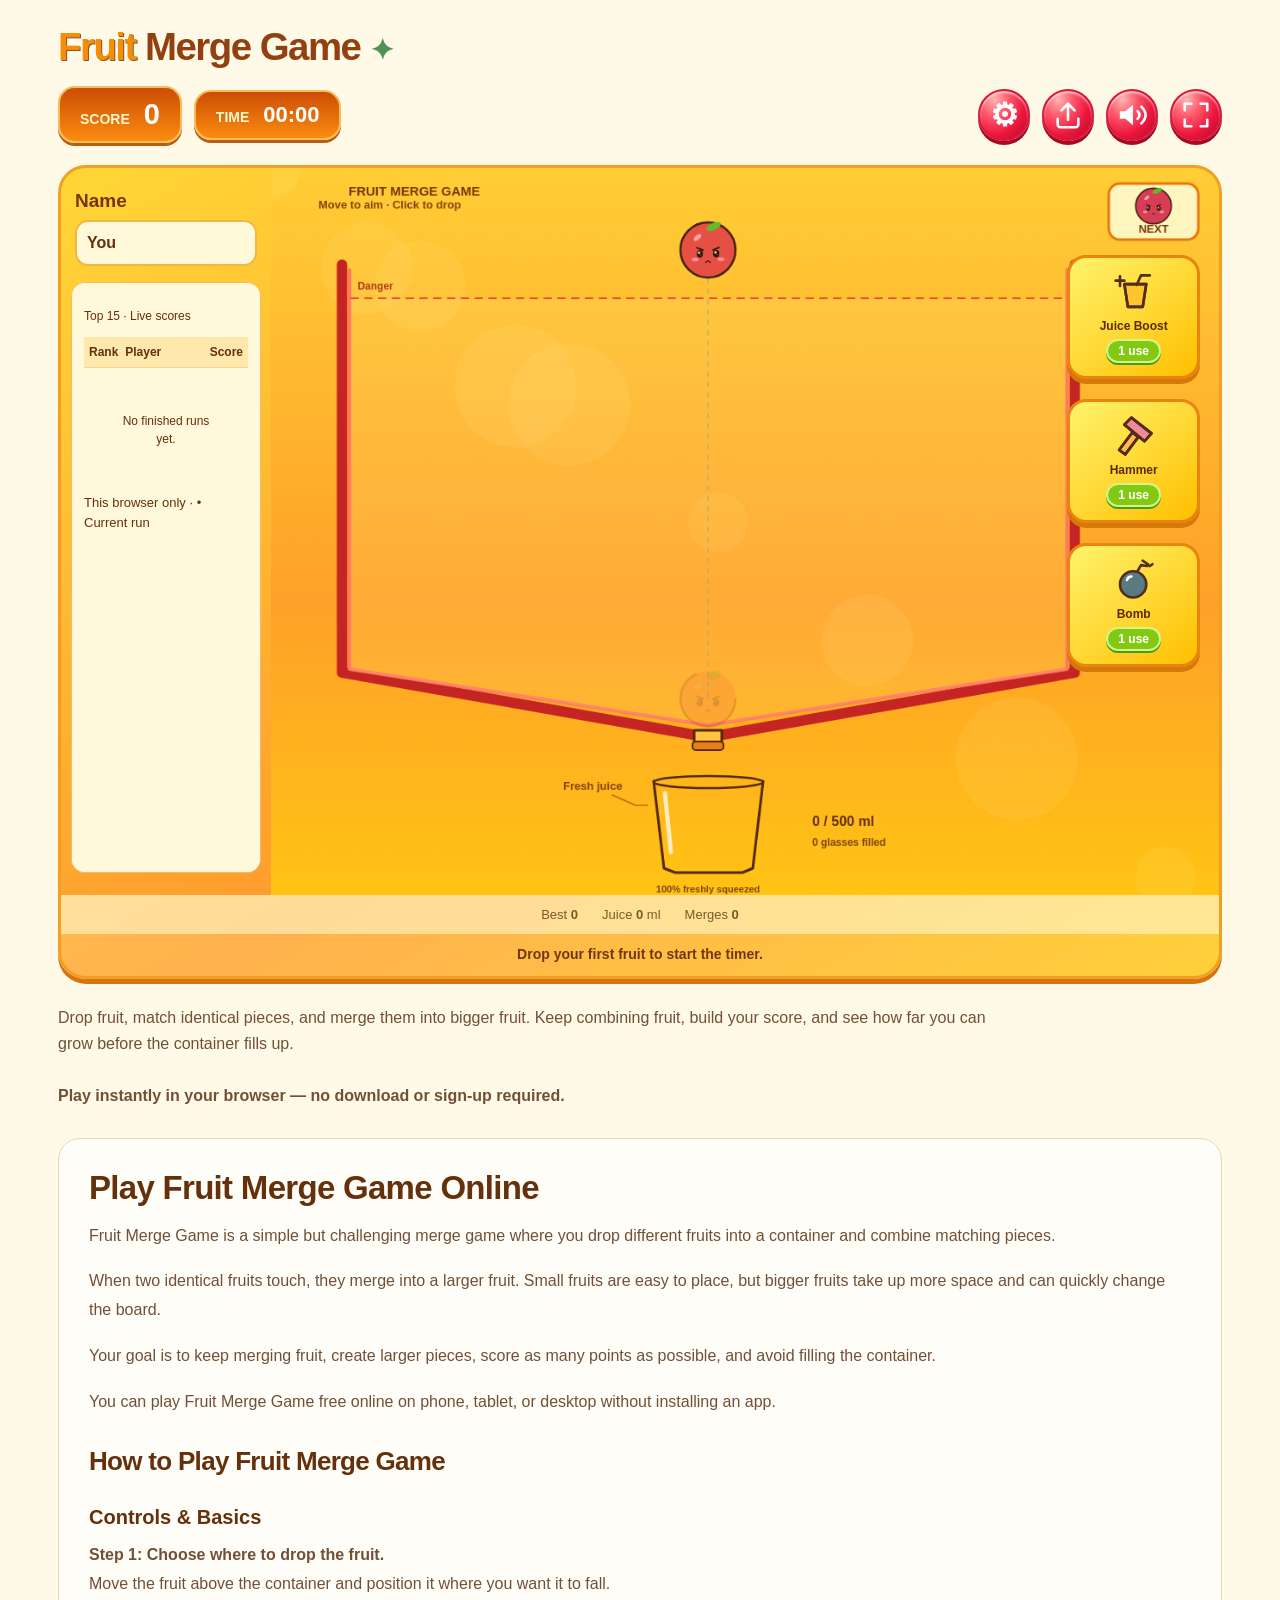
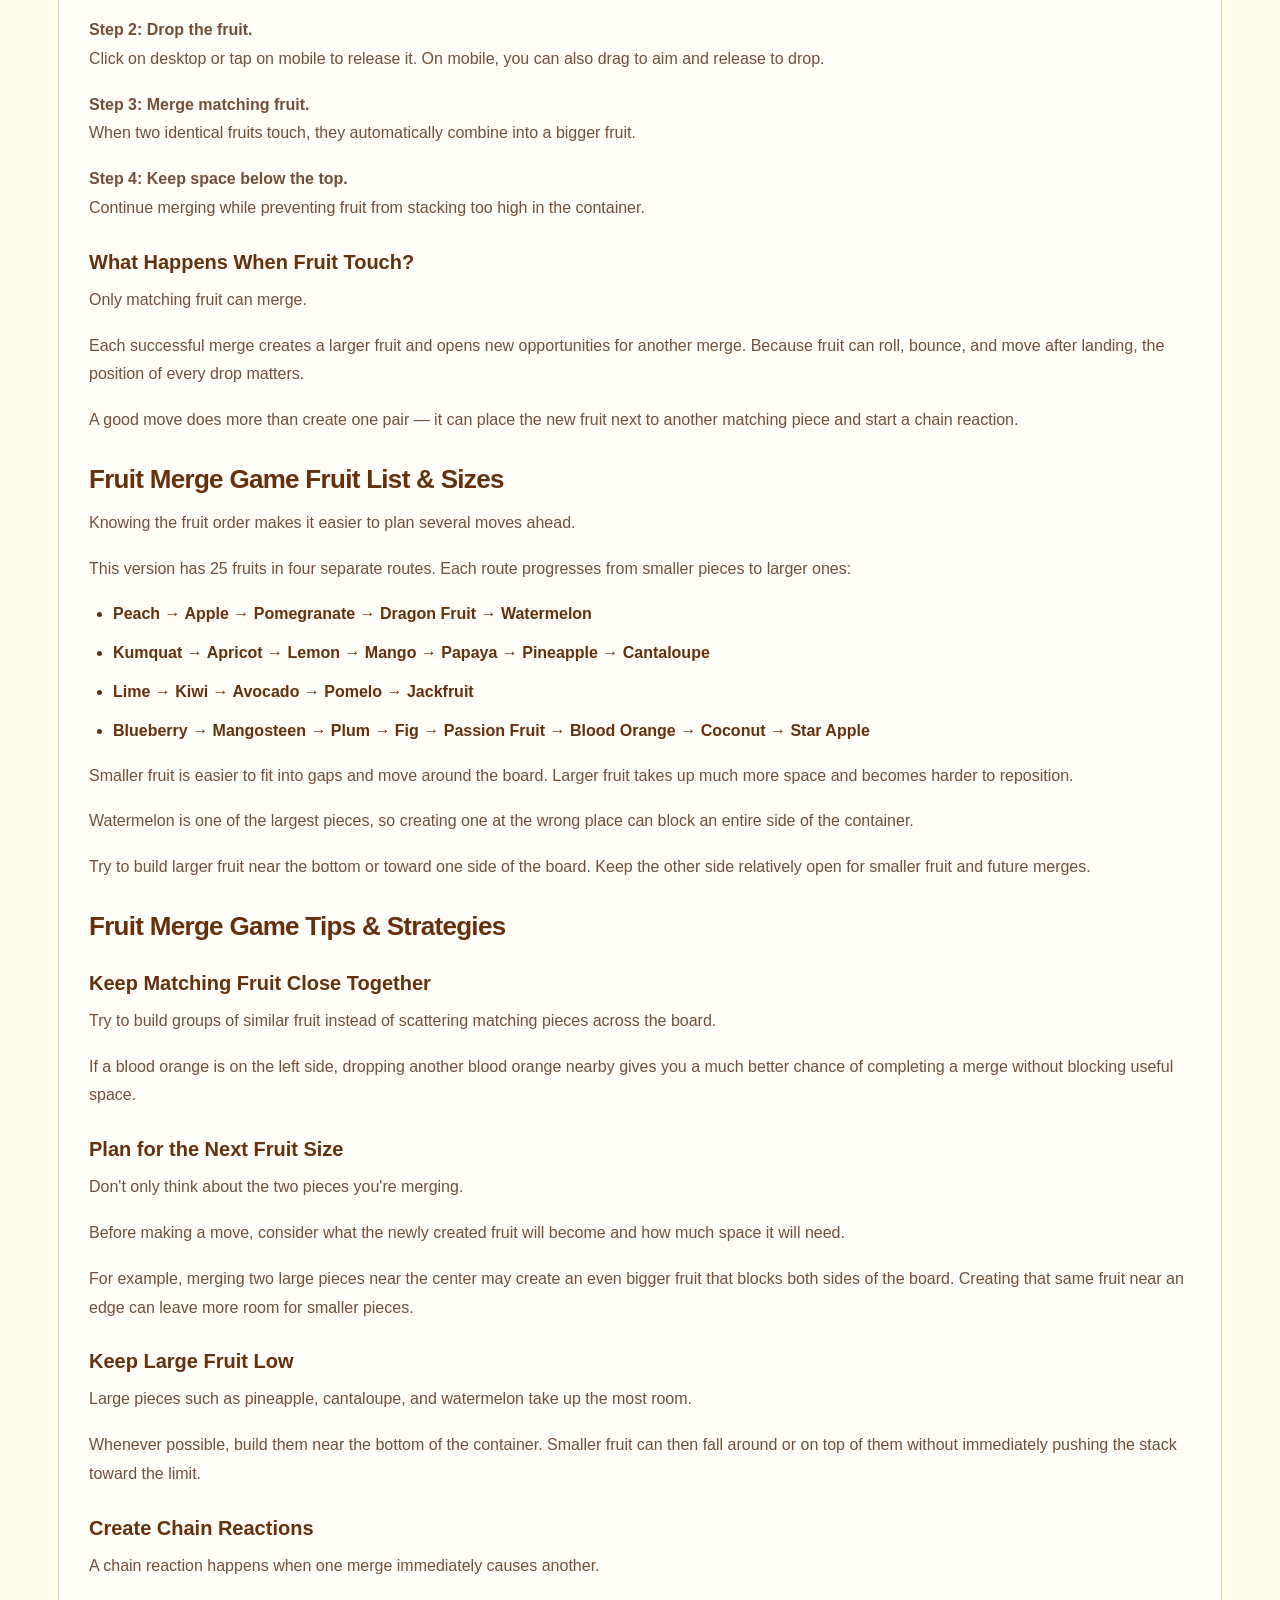
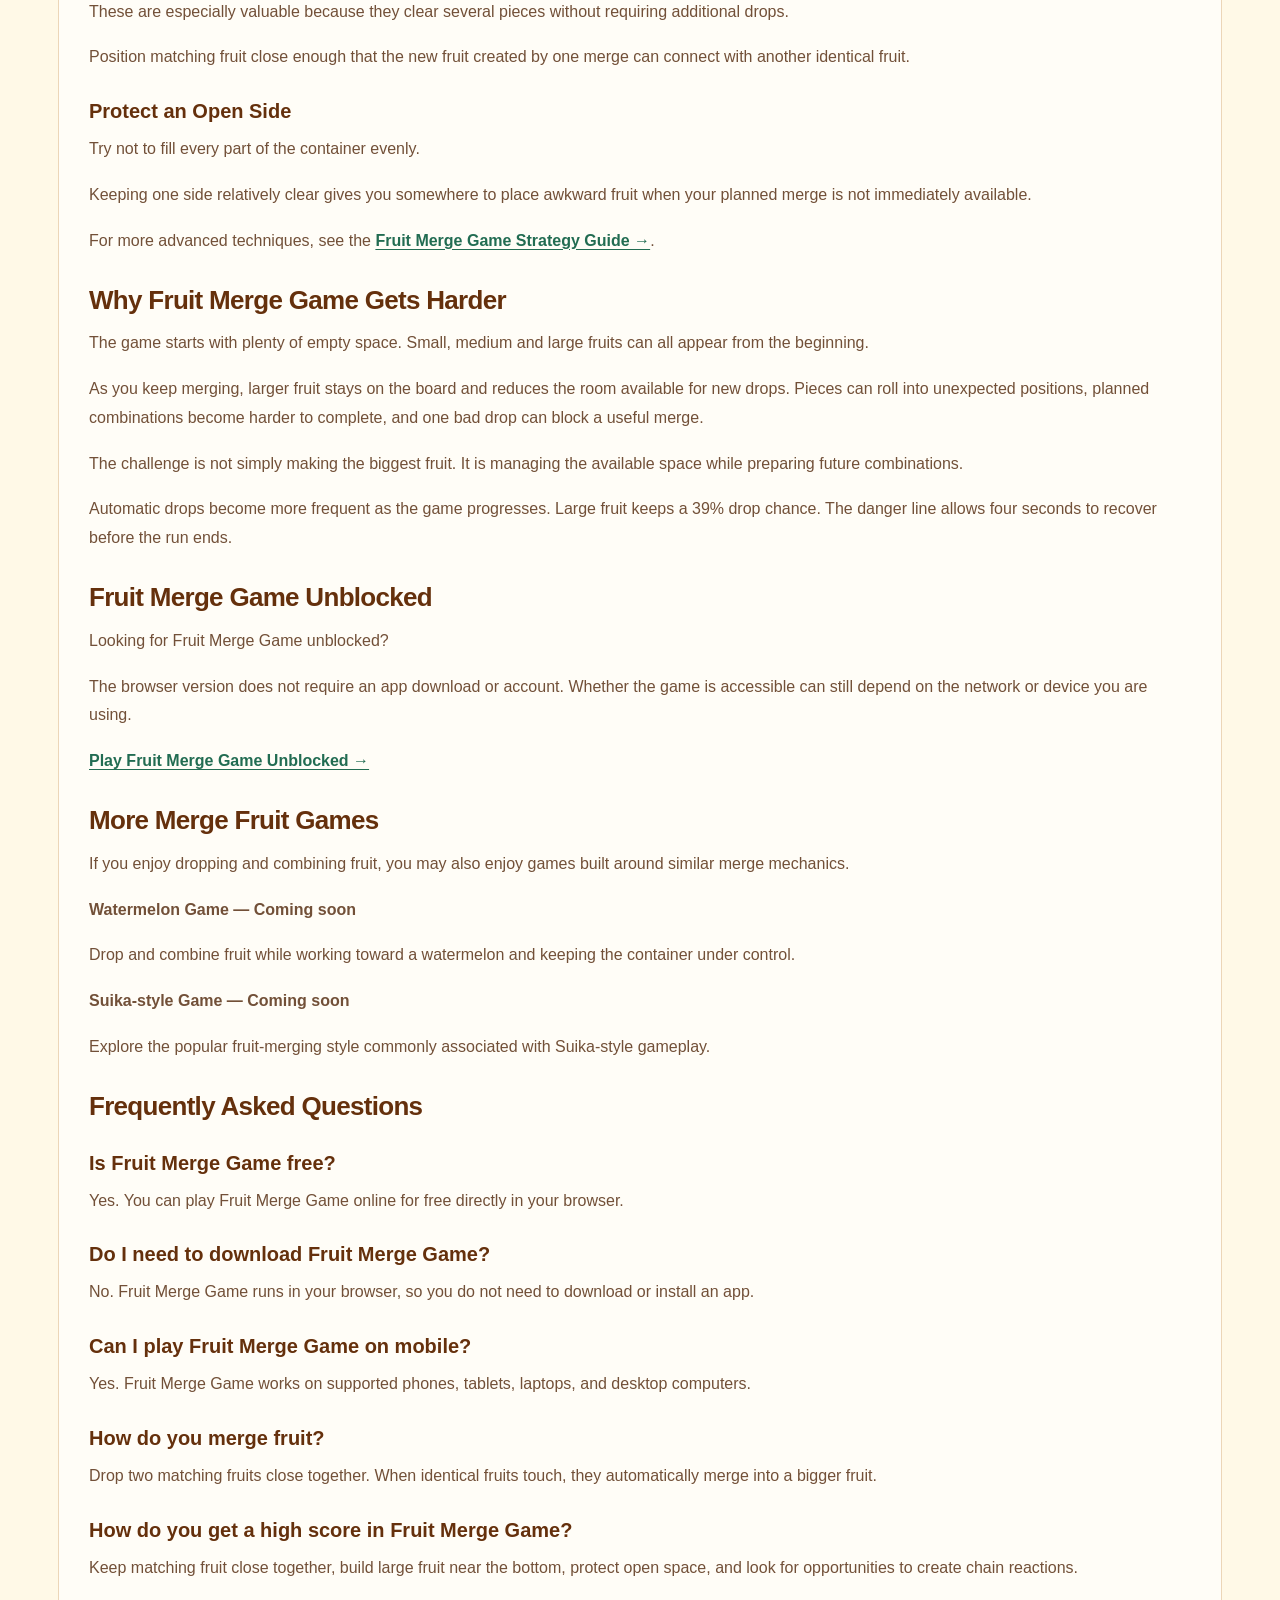
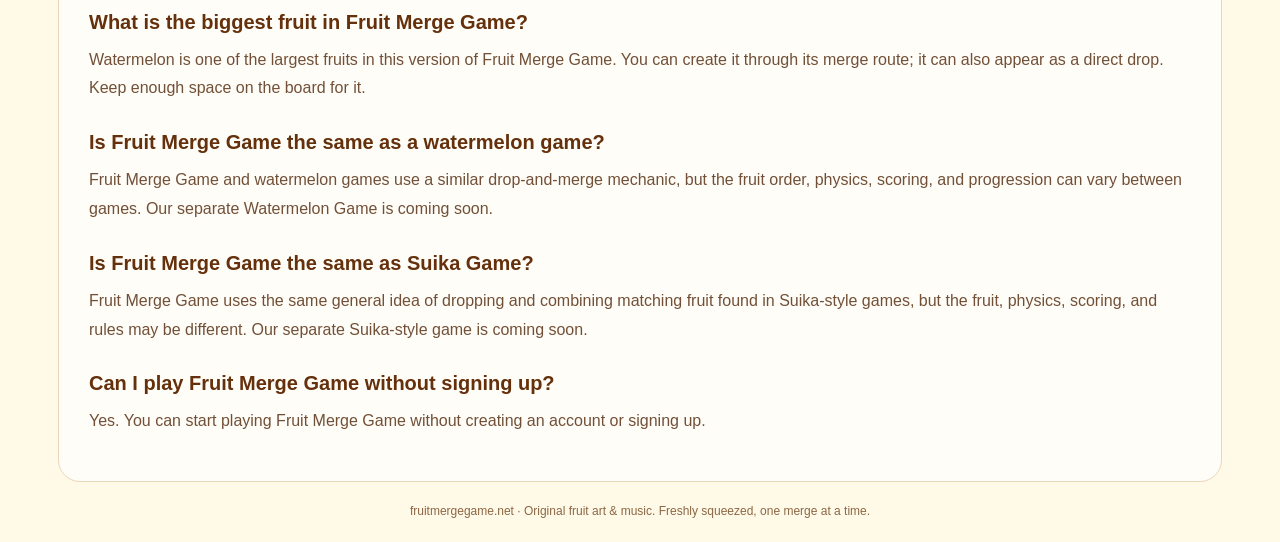
==== commit cbb61e50: "Update index.html" ====
--- a/fruit-merge-en-v11/index.html
+++ b/fruit-merge-en-v11/index.html
@@ -1,4 +1,14 @@
-<!doctype html><html lang="en"><head><meta charset="utf-8"><meta name="viewport" content="width=device-width,initial-scale=1,viewport-fit=cover"><meta name="theme-color" content="#ffb724"><link rel="canonical" href="https://fruitmergegame.net/"><meta property="og:title" content="Fruit Merge Game"><meta property="og:description" content="Drop. Merge. Grow bigger! Play free at fruitmergegame.net."><meta property="og:type" content="website"><meta property="og:url" content="https://fruitmergegame.net/"><meta property="og:image" content="https://fruitmergegame.net/assets/share.png"><meta name="twitter:card" content="summary_large_image"><title>Fruit Merge Game – Play Free Online, No Download or Sign-Up</title><meta name="description" content="Play Fruit Merge Game free online — drop matching fruit and merge them into bigger ones. No download or sign-up, works on phone and desktop. Includes tips, fruit list, and how the game gets harder."><link rel="icon" type="image/png" sizes="192x192" href="/favicon-192.png"><link rel="stylesheet" href="style.css"><script type="application/ld+json">{"@context": "https://schema.org", "@type": "FAQPage", "mainEntity": [{"@type": "Question", "name": "Is Fruit Merge Game free?", "acceptedAnswer": {"@type": "Answer", "text": "Yes. You can play Fruit Merge Game online for free directly in your browser."}}, {"@type": "Question", "name": "Do I need to download Fruit Merge Game?", "acceptedAnswer": {"@type": "Answer", "text": "No. Fruit Merge Game runs in your browser, so you do not need to download or install an app."}}, {"@type": "Question", "name": "Can I play Fruit Merge Game on mobile?", "acceptedAnswer": {"@type": "Answer", "text": "Yes. Fruit Merge Game works on supported phones, tablets, laptops, and desktop computers."}}, {"@type": "Question", "name": "How do you merge fruit?", "acceptedAnswer": {"@type": "Answer", "text": "Drop two matching fruits close together. When identical fruits touch, they automatically merge into a bigger fruit."}}, {"@type": "Question", "name": "How do you get a high score in Fruit Merge Game?", "acceptedAnswer": {"@type": "Answer", "text": "Keep matching fruit close together, build large fruit near the bottom, protect open space, and look for opportunities to create chain reactions."}}, {"@type": "Question", "name": "What is the biggest fruit in Fruit Merge Game?", "acceptedAnswer": {"@type": "Answer", "text": "Watermelon is one of the largest fruits in this version of Fruit Merge Game. You can create it through its merge route; it can also appear as a direct drop. Keep enough space on the board for it."}}, {"@type": "Question", "name": "Is Fruit Merge Game the same as a watermelon game?", "acceptedAnswer": {"@type": "Answer", "text": "Fruit Merge Game and watermelon games use a similar drop-and-merge mechanic, but the fruit order, physics, scoring, and progression can vary between games. Our separate Watermelon Game is coming soon."}}, {"@type": "Question", "name": "Is Fruit Merge Game the same as Suika Game?", "acceptedAnswer": {"@type": "Answer", "text": "Fruit Merge Game uses the same general idea of dropping and combining matching fruit found in Suika-style games, but the fruit, physics, scoring, and rules may be different. Our separate Suika-style game is coming soon."}}, {"@type": "Question", "name": "Can I play Fruit Merge Game without signing up?", "acceptedAnswer": {"@type": "Answer", "text": "Yes. You can start playing Fruit Merge Game without creating an account or signing up."}}]}</script>
+<!doctype html><html lang="en"><head>
+ <!-- Google tag (gtag.js) -->
+<script async src="https://www.googletagmanager.com/gtag/js?id=G-11YTF1TDF8"></script>
+<script>
+  window.dataLayer = window.dataLayer || [];
+  function gtag(){dataLayer.push(arguments);}
+  gtag('js', new Date());
+
+  gtag('config', 'G-11YTF1TDF8');
+</script>
+ <meta charset="utf-8"><meta name="viewport" content="width=device-width,initial-scale=1,viewport-fit=cover"><meta name="theme-color" content="#ffb724"><link rel="canonical" href="https://fruitmergegame.net/"><meta property="og:title" content="Fruit Merge Game"><meta property="og:description" content="Drop. Merge. Grow bigger! Play free at fruitmergegame.net."><meta property="og:type" content="website"><meta property="og:url" content="https://fruitmergegame.net/"><meta property="og:image" content="https://fruitmergegame.net/assets/share.png"><meta name="twitter:card" content="summary_large_image"><title>Fruit Merge Game – Play Free Online, No Download or Sign-Up</title><meta name="description" content="Play Fruit Merge Game free online — drop matching fruit and merge them into bigger ones. No download or sign-up, works on phone and desktop. Includes tips, fruit list, and how the game gets harder."><link rel="icon" type="image/png" sizes="192x192" href="/favicon-192.png"><link rel="stylesheet" href="style.css"><script type="application/ld+json">{"@context": "https://schema.org", "@type": "FAQPage", "mainEntity": [{"@type": "Question", "name": "Is Fruit Merge Game free?", "acceptedAnswer": {"@type": "Answer", "text": "Yes. You can play Fruit Merge Game online for free directly in your browser."}}, {"@type": "Question", "name": "Do I need to download Fruit Merge Game?", "acceptedAnswer": {"@type": "Answer", "text": "No. Fruit Merge Game runs in your browser, so you do not need to download or install an app."}}, {"@type": "Question", "name": "Can I play Fruit Merge Game on mobile?", "acceptedAnswer": {"@type": "Answer", "text": "Yes. Fruit Merge Game works on supported phones, tablets, laptops, and desktop computers."}}, {"@type": "Question", "name": "How do you merge fruit?", "acceptedAnswer": {"@type": "Answer", "text": "Drop two matching fruits close together. When identical fruits touch, they automatically merge into a bigger fruit."}}, {"@type": "Question", "name": "How do you get a high score in Fruit Merge Game?", "acceptedAnswer": {"@type": "Answer", "text": "Keep matching fruit close together, build large fruit near the bottom, protect open space, and look for opportunities to create chain reactions."}}, {"@type": "Question", "name": "What is the biggest fruit in Fruit Merge Game?", "acceptedAnswer": {"@type": "Answer", "text": "Watermelon is one of the largest fruits in this version of Fruit Merge Game. You can create it through its merge route; it can also appear as a direct drop. Keep enough space on the board for it."}}, {"@type": "Question", "name": "Is Fruit Merge Game the same as a watermelon game?", "acceptedAnswer": {"@type": "Answer", "text": "Fruit Merge Game and watermelon games use a similar drop-and-merge mechanic, but the fruit order, physics, scoring, and progression can vary between games. Our separate Watermelon Game is coming soon."}}, {"@type": "Question", "name": "Is Fruit Merge Game the same as Suika Game?", "acceptedAnswer": {"@type": "Answer", "text": "Fruit Merge Game uses the same general idea of dropping and combining matching fruit found in Suika-style games, but the fruit, physics, scoring, and rules may be different. Our separate Suika-style game is coming soon."}}, {"@type": "Question", "name": "Can I play Fruit Merge Game without signing up?", "acceptedAnswer": {"@type": "Answer", "text": "Yes. You can start playing Fruit Merge Game without creating an account or signing up."}}]}</script>
 <script type="application/ld+json">{"@context": "https://schema.org", "@type": "HowTo", "name": "How to Play Fruit Merge Game", "step": [{"@type": "HowToStep", "name": "Choose where to drop the fruit", "text": "Move the fruit above the container and position it where you want it to fall."}, {"@type": "HowToStep", "name": "Drop the fruit", "text": "Click on desktop or tap on mobile to release it. On mobile, you can also drag to aim and release to drop."}, {"@type": "HowToStep", "name": "Merge matching fruit", "text": "When two identical fruits touch, they automatically combine into a bigger fruit."}, {"@type": "HowToStep", "name": "Keep space below the top", "text": "Continue merging while preventing fruit from stacking too high in the container."}]}</script></head>
 <body><main class="app">
 <header class="topbar"><h1 class="brand"><span>Fruit</span> Merge Game<span class="leaf" aria-hidden="true">✦</span></h1></header>
--- a/fruit-merge-en-v11/style.css
+++ b/fruit-merge-en-v11/style.css
@@ -21,3 +21,22 @@
 .game-shell:fullscreen,.game-shell.expanded-game{position:fixed;inset:0;z-index:30;width:100vw;height:100dvh;max-width:none;background:linear-gradient(130deg,#ffd338,#ffac23);overflow:auto;display:flex;flex-direction:column;align-items:center;padding:8px 12px}.game-shell:fullscreen .game-meta,.game-shell.expanded-game .game-meta{display:none!important}.game-shell:fullscreen .game-topline,.game-shell.expanded-game .game-topline{position:static;width:min(1050px,100%);flex-shrink:0;margin:0 0 10px;padding:0;background:none}.game-shell:fullscreen .layout,.game-shell.expanded-game .layout{margin:0;width:min(100%,calc((100dvh - 100px)*760/843))}.game-shell:fullscreen .game-column,.game-shell.expanded-game .game-column{display:block;border:0;box-shadow:none}.game-shell:fullscreen .game,.game-shell.expanded-game .game{width:100%}.game-shell:fullscreen .player-controls,.game-shell.expanded-game .player-controls,.game-shell:fullscreen .game-caption,.game-shell.expanded-game .game-caption{display:none}.game-shell:fullscreen .top-score,.game-shell.expanded-game .top-score{gap:8px}@media(max-width:600px){.game-shell:fullscreen,.game-shell.expanded-game{padding:7px}.game-shell:fullscreen .game-topline,.game-shell.expanded-game .game-topline{gap:6px}.game-shell:fullscreen .layout,.game-shell.expanded-game .layout{width:min(100%,calc((100dvh - 126px)*760/843))}}
 /* Consistent share, speaker-action and expand/collapse icons. */
 .round-control .action-icon,.action-icon{fill:none;stroke:currentColor;stroke-width:2.8;stroke-linecap:round;stroke-linejoin:round}.round-control .speaker-icon{fill:none;stroke:currentColor;stroke-width:2.8;stroke-linecap:round;stroke-linejoin:round}.speaker-icon .speaker-body{fill:currentColor;stroke:none}.speaker-icon .speaker-detail{fill:none}#music::after,#sound::after{display:none!important}#overlayShare{display:flex;align-items:center;justify-content:center;gap:9px}#overlayShare .action-icon{width:24px;height:24px;flex-shrink:0}
+/* Desktop one-screen game layout */
+@media (min-width:851px){
+  .game-shell{
+    /* Desktop: fit the complete game within the viewport while preserving its ratio. */
+@media (min-width:851px) {
+  .game-shell {
+    width: min(100%, calc(210px + (100svh - 300px) * 1.30486)) !important;
+    max-width: none !important;
+    margin-inline: auto;
+  }
+
+  .game {
+    aspect-ratio: 1100 / 843;
+  }
+
+  .game-column {
+    grid-template-columns: 210px minmax(0, 1fr);
+  }
+}
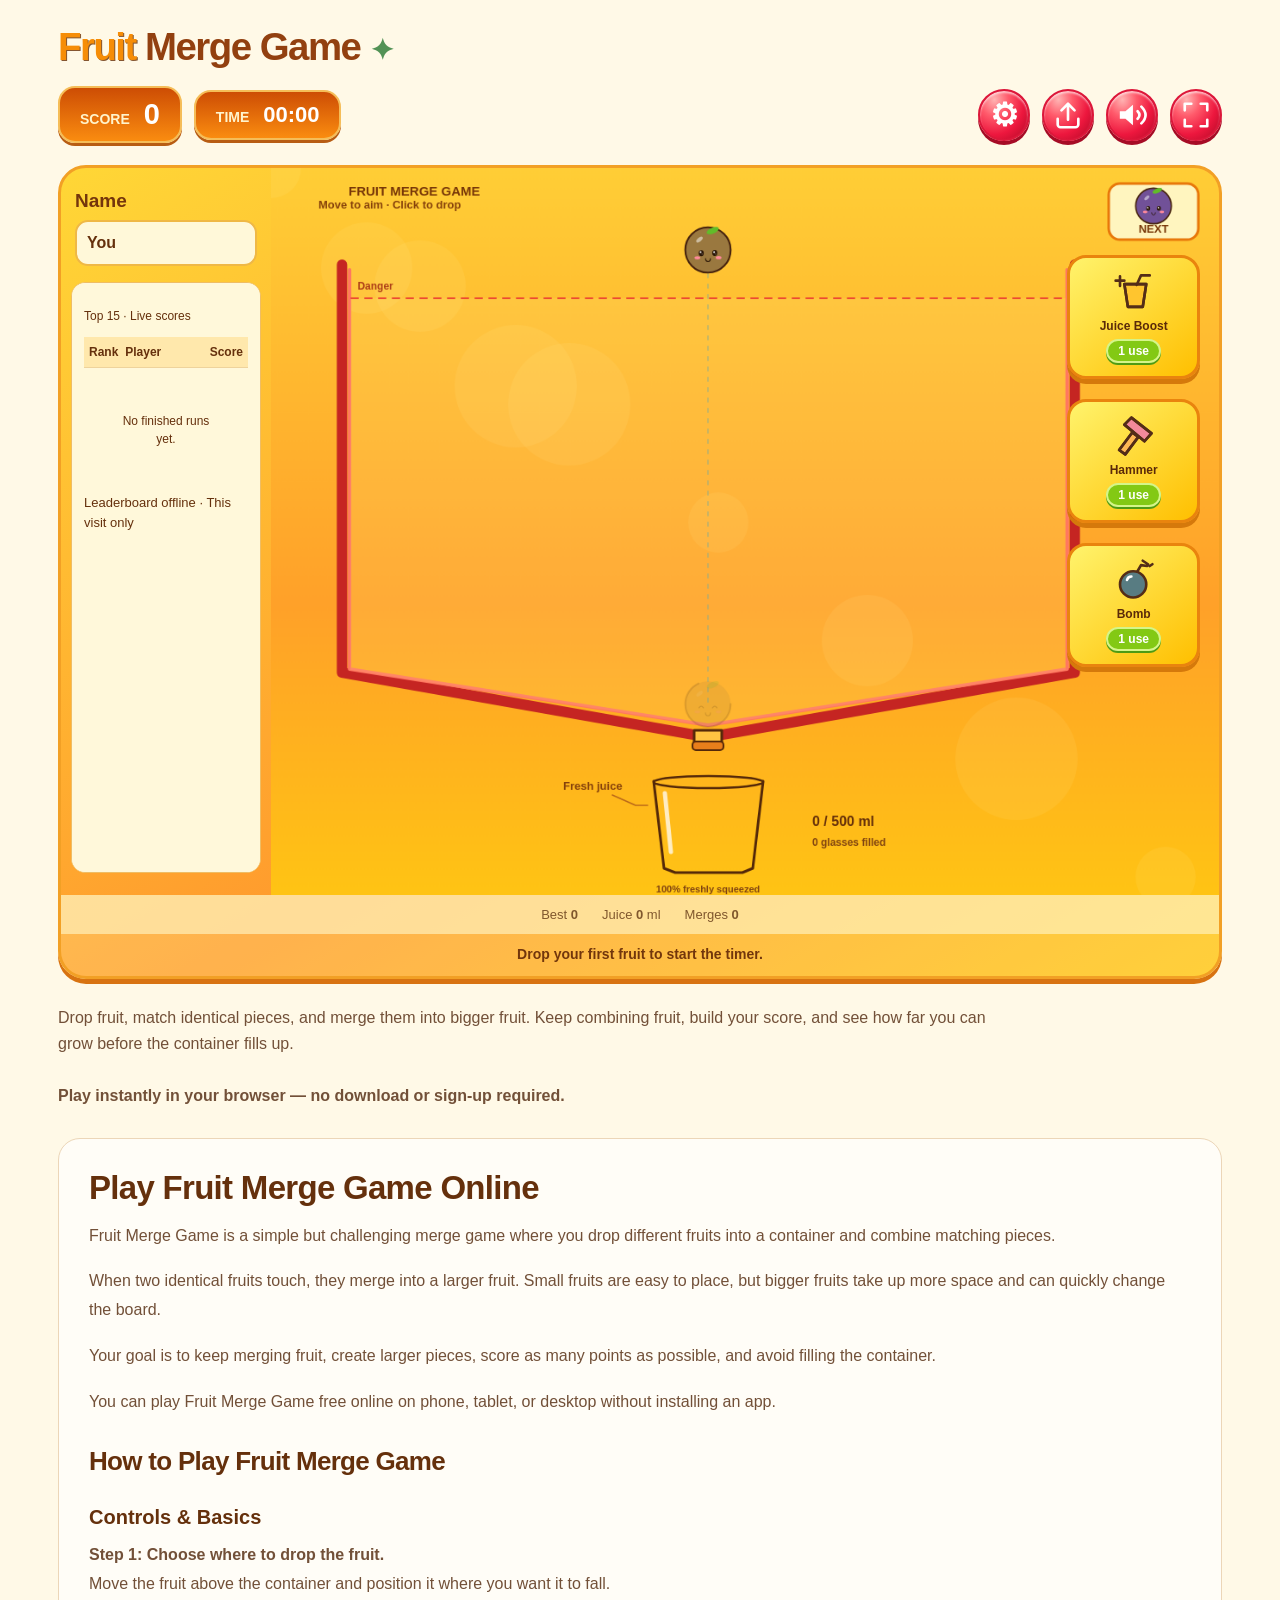
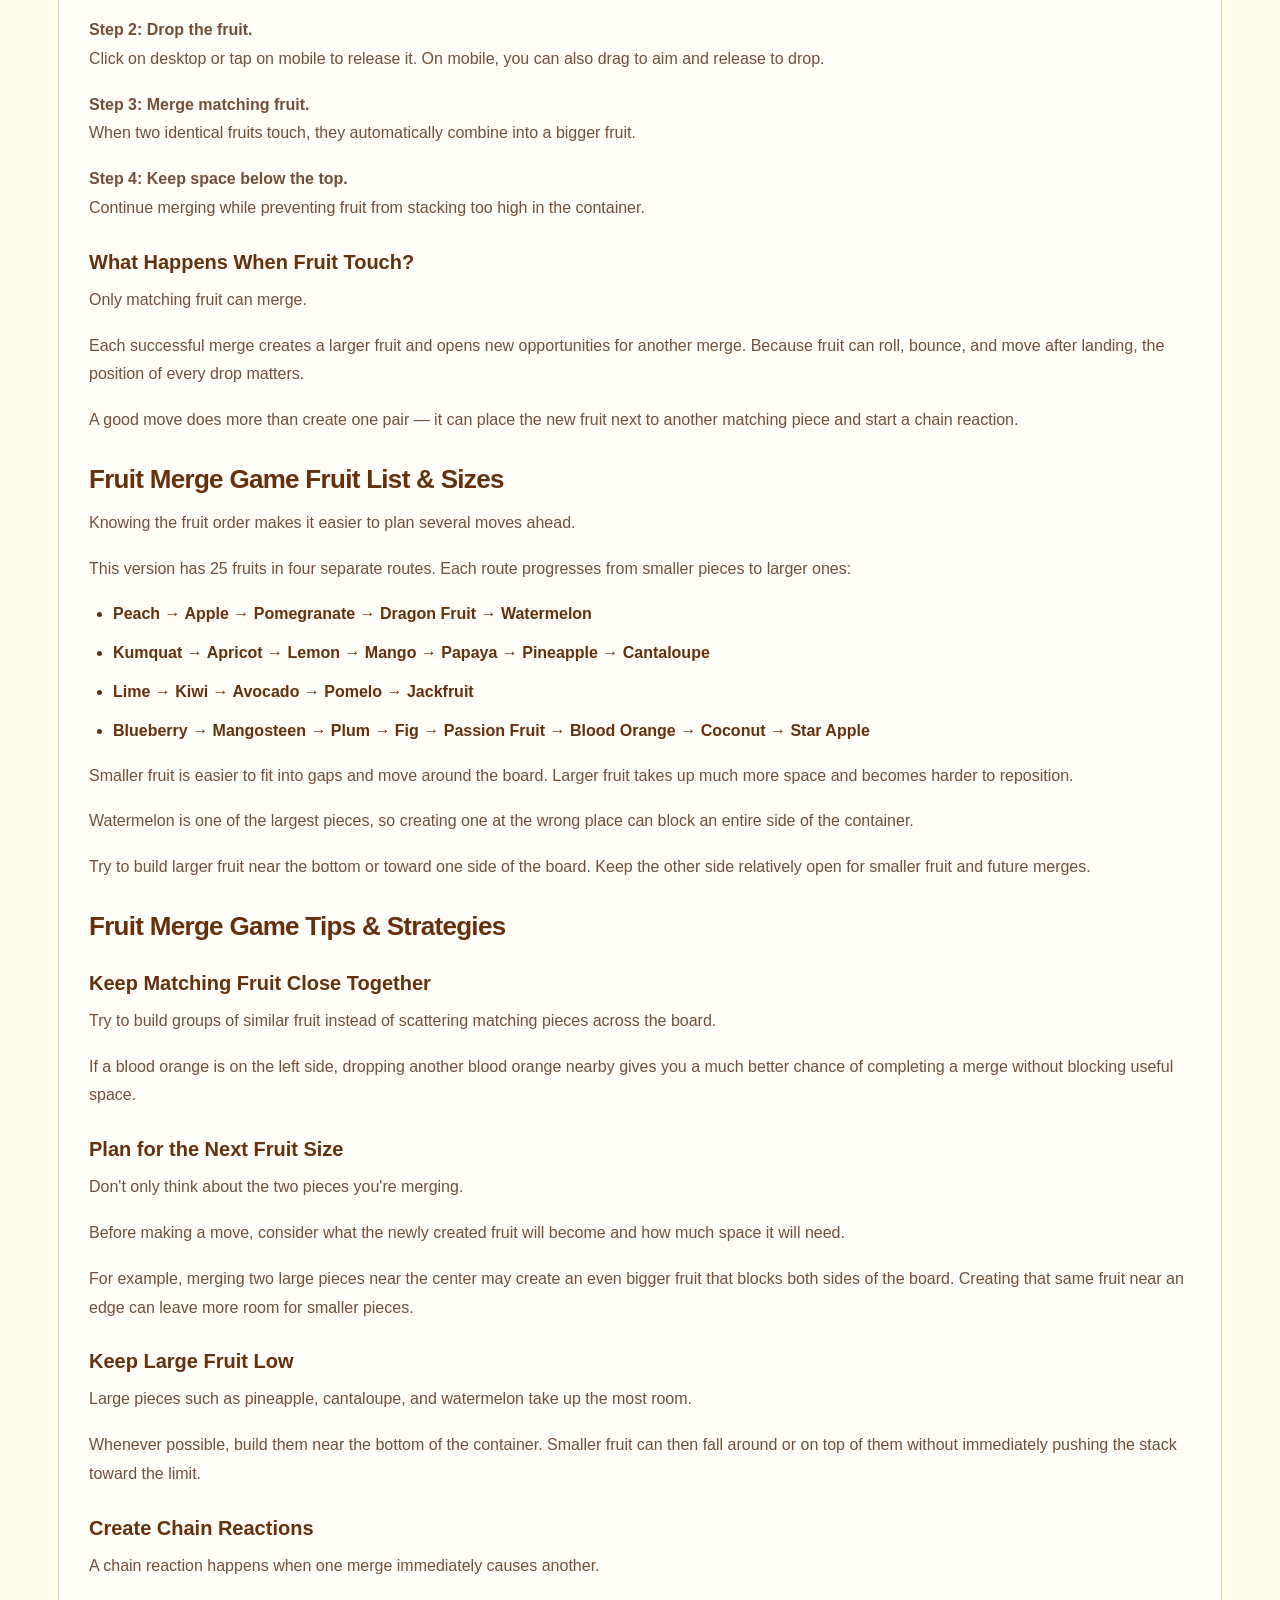
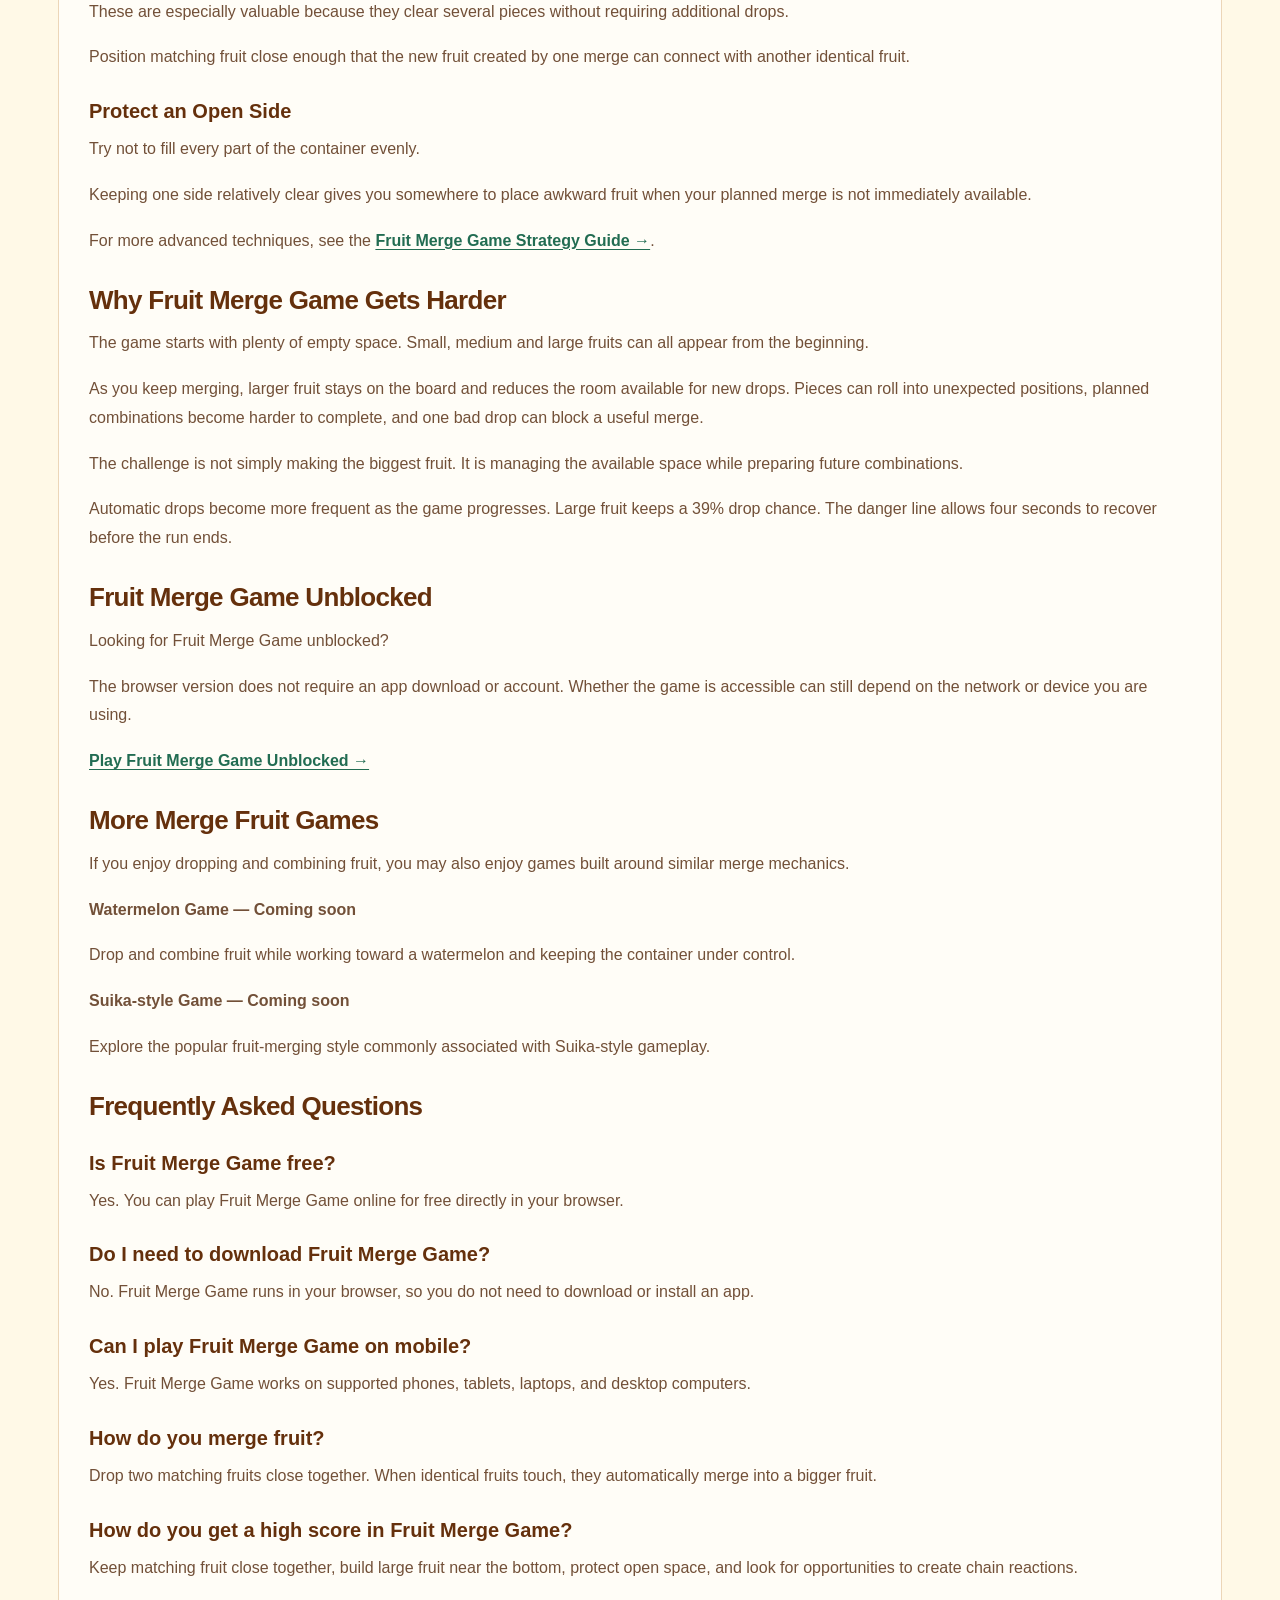
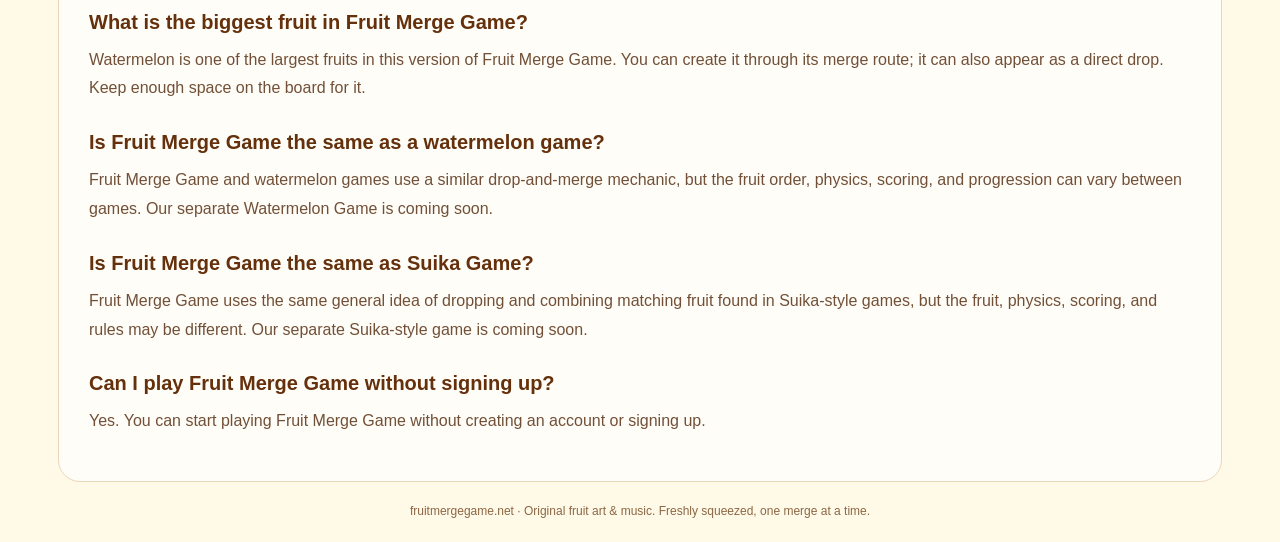
==== commit 80901f05: "Share finished scores and ease the crowded mid-game. Store the top 15 in a loopback SQLite API and s" ====
--- a/fruit-merge-en-v11/index.html
+++ b/fruit-merge-en-v11/index.html
@@ -13,7 +13,7 @@
 <body><main class="app">
 <header class="topbar"><h1 class="brand"><span>Fruit</span> Merge Game<span class="leaf" aria-hidden="true">✦</span></h1></header>
 <section id="gameShell" class="game-shell"><div class="game-topline"><div class="top-score"><span class="hud-score">Score <b id="score">0</b></span><span class="hud-time">Time <b id="runTime">00:00</b></span></div><nav class="icon-toolbar" aria-label="Game controls"><button id="settingsButton" class="round-control" aria-label="Settings" title="Settings">⚙</button><button id="shareButton" class="round-control" aria-label="Share score" title="Share"><svg class="action-icon" viewBox="0 0 32 32" aria-hidden="true"><path d="M16 21V4m-7 7 7-7 7 7M5 20v6a3 3 0 0 0 3 3h16a3 3 0 0 0 3-3v-6"/></svg></button><button id="music" class="round-control" aria-label="Music on" aria-pressed="true" title="Music on">♫</button><button id="fullscreen" class="round-control" aria-label="Enter fullscreen" aria-pressed="false" title="Fullscreen">⛶</button></nav></div><div class="layout"><section class="game-column" aria-label="Fruit Merge Game">
- <div class="game-meta"><div class="name-card"><label for="playerName">Name</label><input id="playerName" maxlength="20" value="You" autocomplete="off" aria-label="Player name, change anytime" title="Change anytime. Saved scores keep their names."></div><iframe id="scoresFrame" title="Live top 15 scores in this browser" data-src="rankings/index.html"></iframe></div>
+ <div class="game-meta"><div class="name-card"><label for="playerName">Name</label><input id="playerName" maxlength="20" value="You" autocomplete="off" aria-label="Player name, change anytime" title="Change anytime. Saved scores keep their names."></div><iframe id="scoresFrame" title="Shared live top 15 scores" data-src="rankings/index.html"></iframe></div>
  <div class="game" id="game"><canvas id="canvas" width="760" height="843" tabindex="0" aria-label="Fruit bowl. Move to aim and click to drop. On touchscreens drag and release. Arrow keys aim, Space drops."></canvas>
  <div class="tools" aria-label="One use per tool per run">
  <button id="boost" class="tool boost" aria-label="Juice Boost: one use per run, double juice for the next three merges" aria-pressed="false"><svg viewBox="0 0 48 48" aria-hidden="true"><path d="M13 15h25l-4 26H17z" fill="#ffc52e"/><path d="M13 15h25l-4 26H17zM27 16l5-11h10M8 6v11M3 11h10"/></svg><b>Juice Boost</b><span id="boostCount">1 use</span></button>
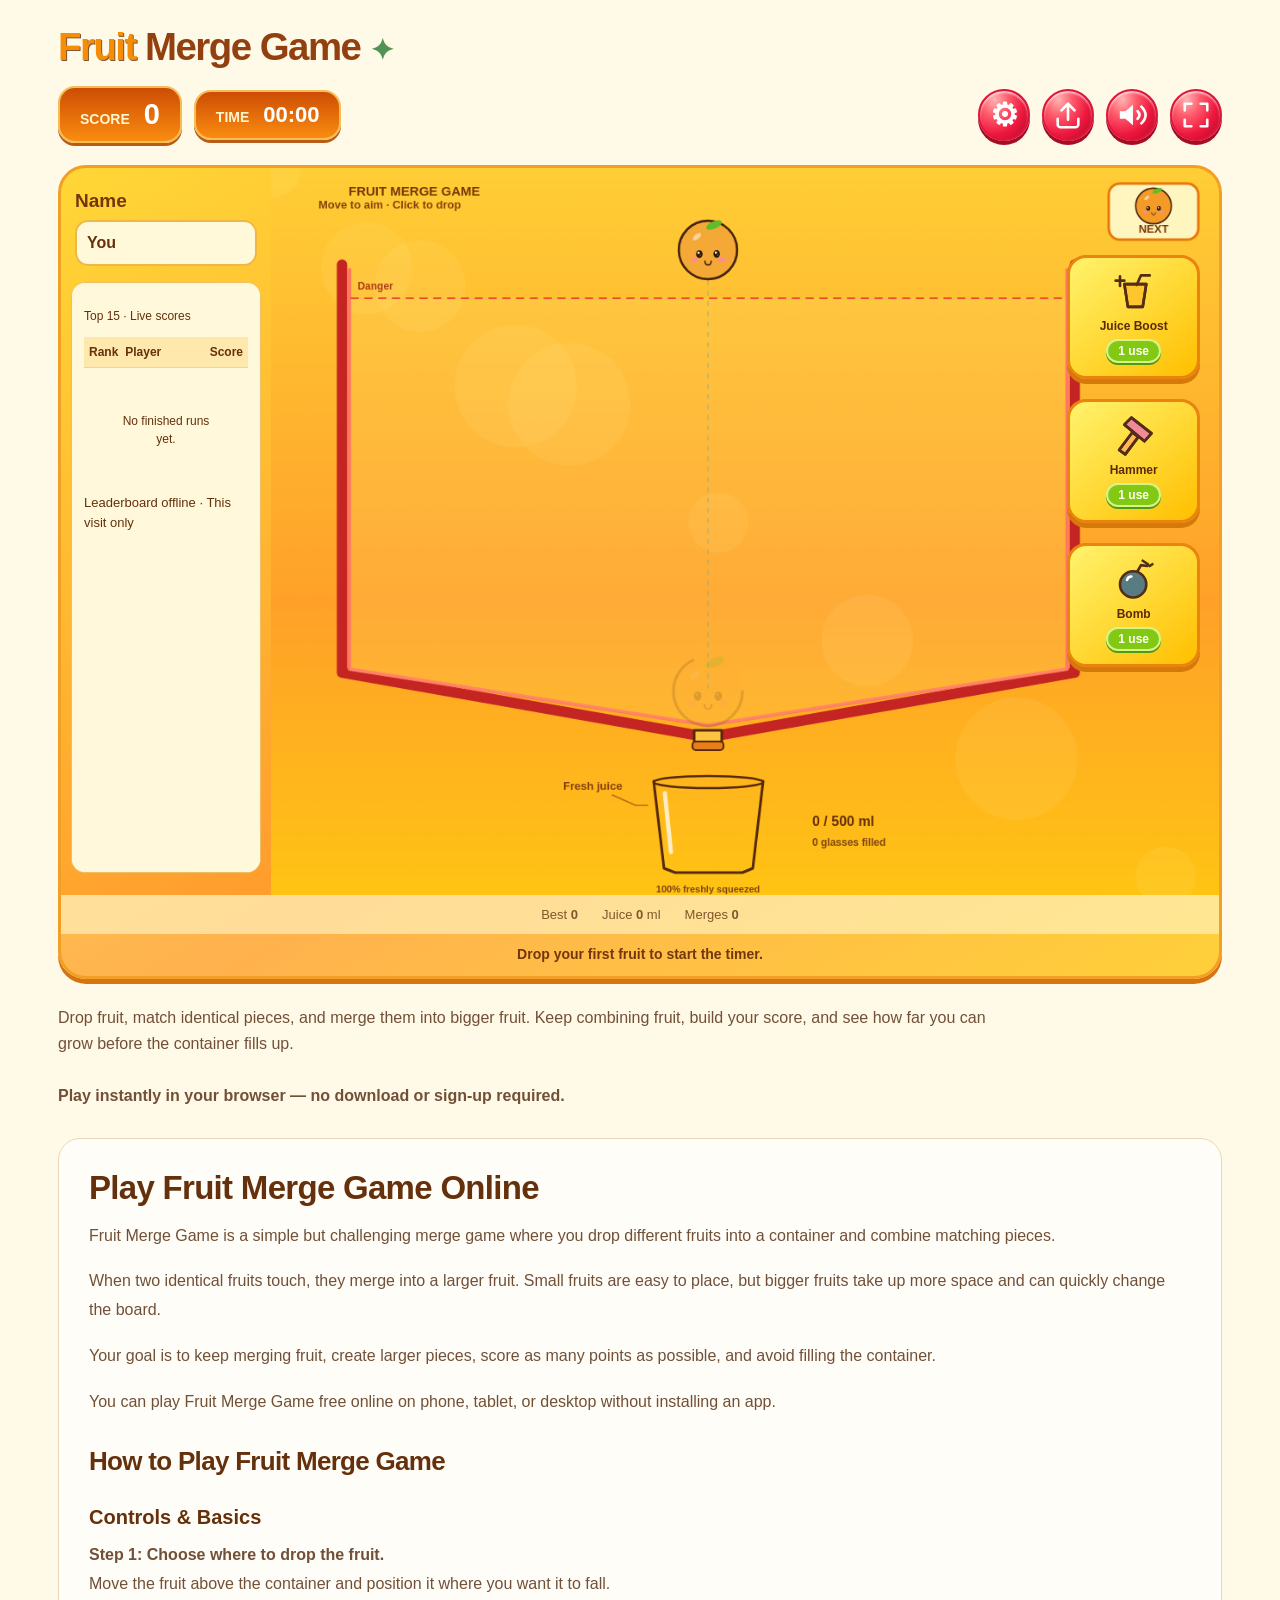
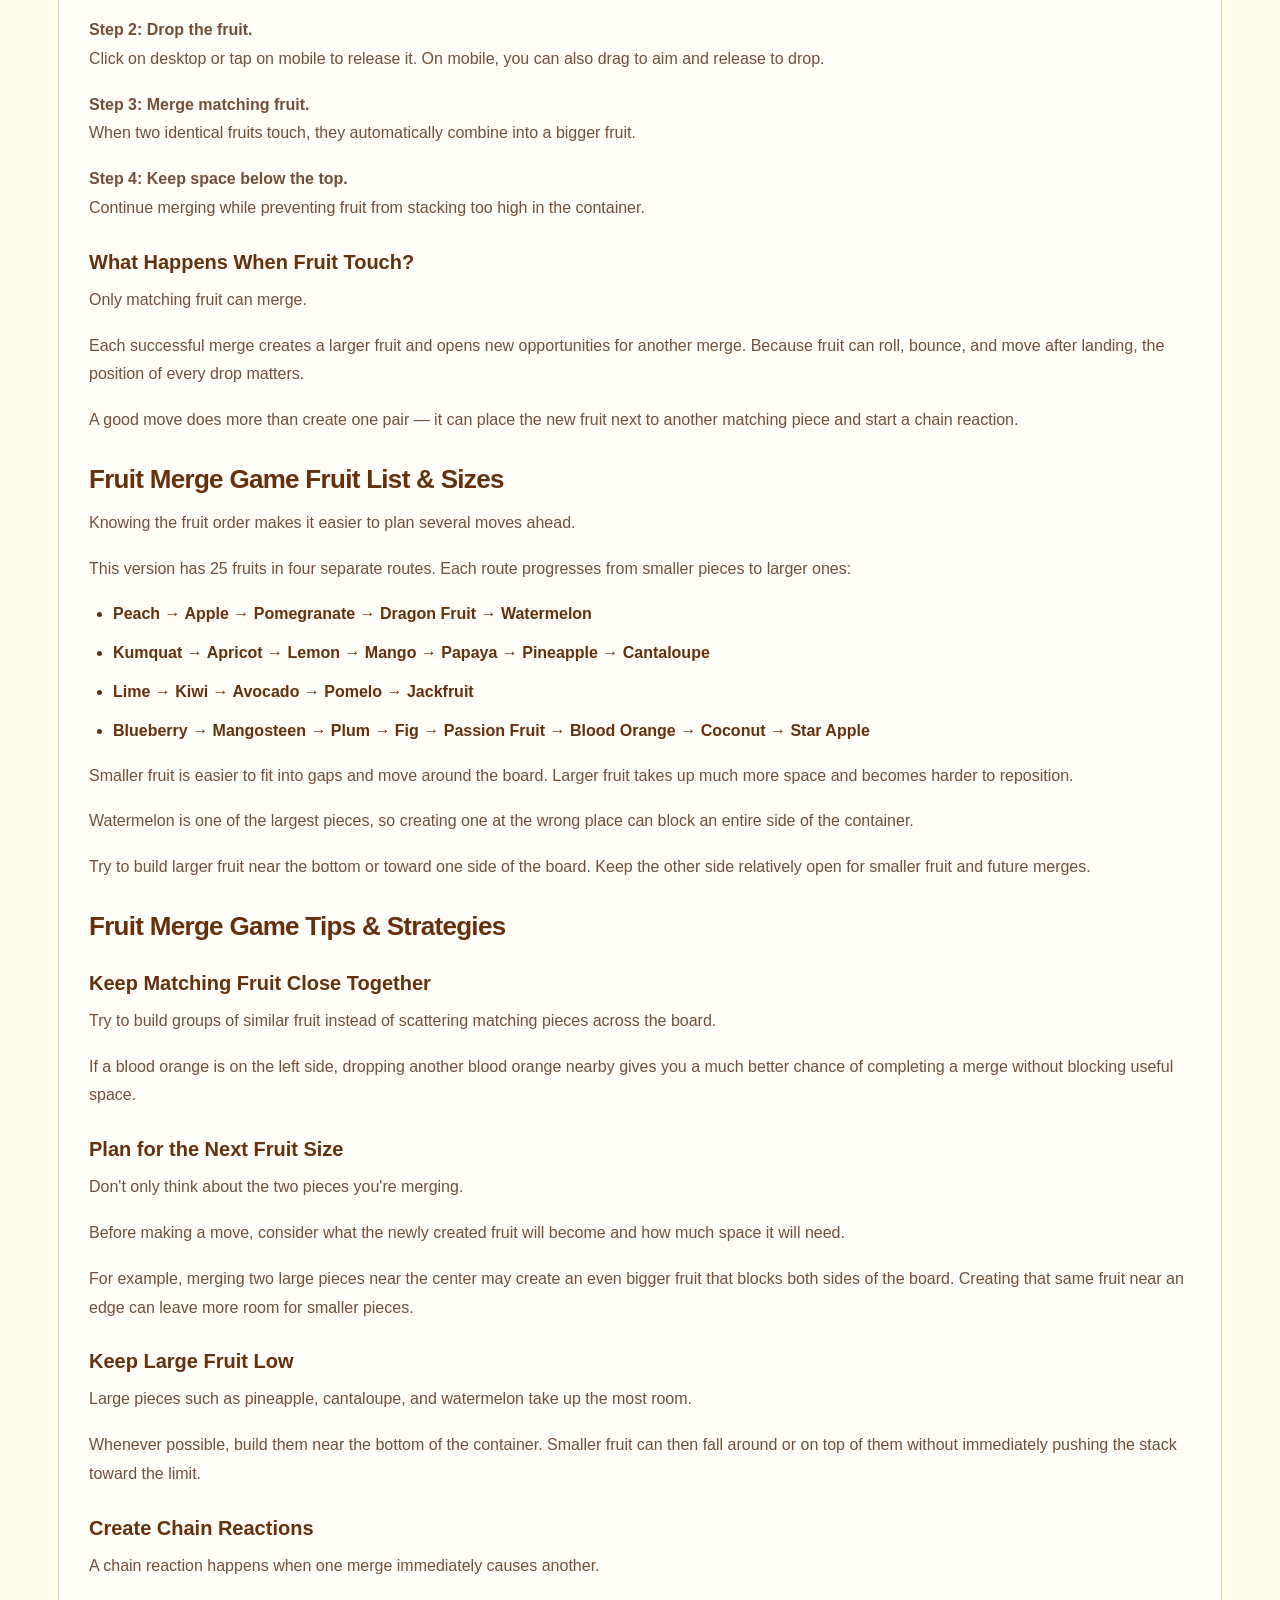
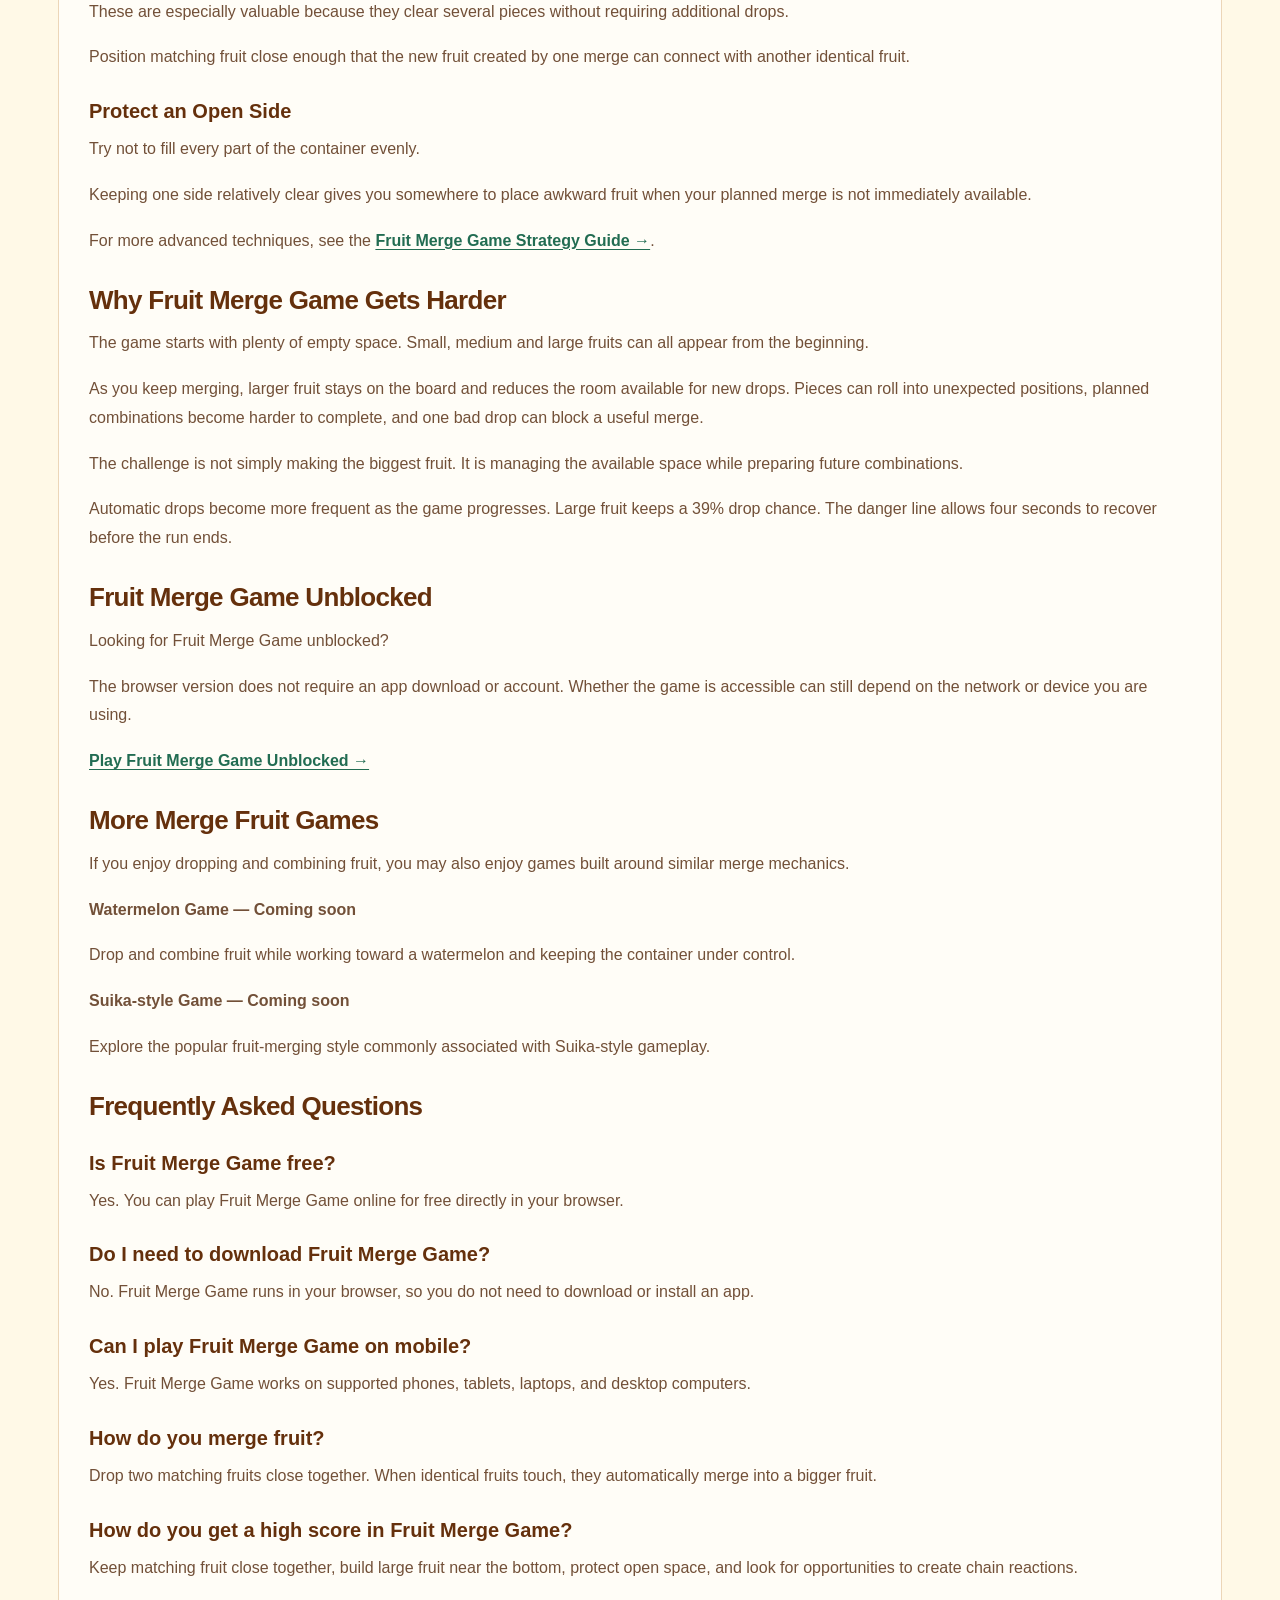
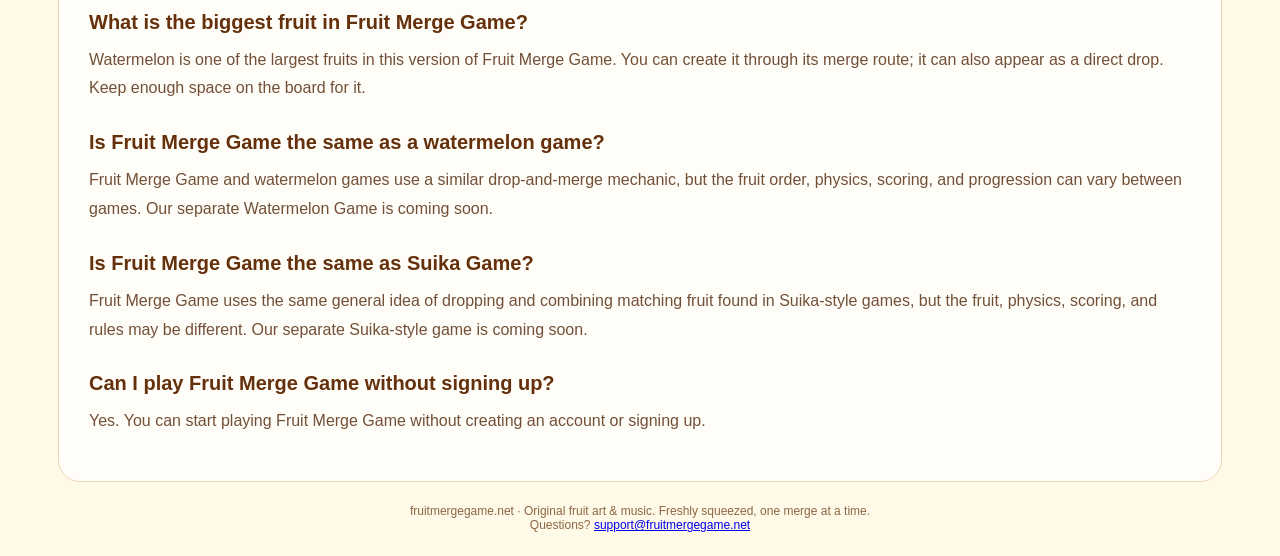
==== commit a61ee5ed: "Add a visible support email to the homepage footer. The Pages build writes the homepage from index.t" ====
--- a/fruit-merge-en-v11/index.html
+++ b/fruit-merge-en-v11/index.html
@@ -13,7 +13,7 @@
 <body><main class="app">
 <header class="topbar"><h1 class="brand"><span>Fruit</span> Merge Game<span class="leaf" aria-hidden="true">✦</span></h1></header>
 <section id="gameShell" class="game-shell"><div class="game-topline"><div class="top-score"><span class="hud-score">Score <b id="score">0</b></span><span class="hud-time">Time <b id="runTime">00:00</b></span></div><nav class="icon-toolbar" aria-label="Game controls"><button id="settingsButton" class="round-control" aria-label="Settings" title="Settings">⚙</button><button id="shareButton" class="round-control" aria-label="Share score" title="Share"><svg class="action-icon" viewBox="0 0 32 32" aria-hidden="true"><path d="M16 21V4m-7 7 7-7 7 7M5 20v6a3 3 0 0 0 3 3h16a3 3 0 0 0 3-3v-6"/></svg></button><button id="music" class="round-control" aria-label="Music on" aria-pressed="true" title="Music on">♫</button><button id="fullscreen" class="round-control" aria-label="Enter fullscreen" aria-pressed="false" title="Fullscreen">⛶</button></nav></div><div class="layout"><section class="game-column" aria-label="Fruit Merge Game">
- <div class="game-meta"><div class="name-card"><label for="playerName">Name</label><input id="playerName" maxlength="20" value="You" autocomplete="off" aria-label="Player name, change anytime" title="Change anytime. Saved scores keep their names."></div><iframe id="scoresFrame" title="Shared live top 15 scores" data-src="rankings/index.html"></iframe></div>
+ <div class="game-meta"><div class="name-card"><label for="playerName">Name</label><input id="playerName" maxlength="20" value="You" autocomplete="off" aria-label="Player name, change anytime" title="Change anytime. Saved scores keep their names."></div><iframe id="scoresFrame" title="Live top 15 scores in this browser" data-src="rankings/index.html"></iframe></div>
  <div class="game" id="game"><canvas id="canvas" width="760" height="843" tabindex="0" aria-label="Fruit bowl. Move to aim and click to drop. On touchscreens drag and release. Arrow keys aim, Space drops."></canvas>
  <div class="tools" aria-label="One use per tool per run">
  <button id="boost" class="tool boost" aria-label="Juice Boost: one use per run, double juice for the next three merges" aria-pressed="false"><svg viewBox="0 0 48 48" aria-hidden="true"><path d="M13 15h25l-4 26H17z" fill="#ffc52e"/><path d="M13 15h25l-4 26H17zM27 16l5-11h10M8 6v11M3 11h10"/></svg><b>Juice Boost</b><span id="boostCount">1 use</span></button>
@@ -98,7 +98,7 @@
 <h3>Can I play Fruit Merge Game without signing up?</h3><p>Yes. You can start playing Fruit Merge Game without creating an account or signing up.</p>
 </section>
 
-<footer>fruitmergegame.net · Original fruit art &amp; music. Freshly squeezed, one merge at a time.</footer></main>
+<footer>fruitmergegame.net · Original fruit art &amp; music. Freshly squeezed, one merge at a time.<br>Questions? <a href="mailto:support@fruitmergegame.net">support@fruitmergegame.net</a></footer></main>
 <dialog id="settingsDialog"><div class="share-heading"><h2>Settings</h2><button id="closeSettings" class="small-button" aria-label="Close settings">✕</button></div><div class="settings-actions"><button id="sound" class="round-control" aria-label="Sound on" aria-pressed="true" title="Sound on">◖</button><button id="guideButton" class="small-button">25 Fruits ▾</button><button id="pause" class="small-button">Ⅱ Pause</button><button id="restart" class="small-button">↻ Restart</button></div></dialog><dialog id="guide"><div class="guide-header"><div><span class="eyebrow">THE FRUIT COLLECTION</span><h2>25 fruits. Four routes.</h2></div><button id="closeGuide" class="small-button" aria-label="Close fruit guide">✕</button></div><p>Match two identical fruits to reach the next one. A final pair becomes juice. Mangosteen stays small; watermelon grows big.</p><div id="fruitGuide"></div><div class="guide-note">Each tool can be used once per run. No refills. Larger fruit can drop from the start. Automatic drops speed up as you progress; the bowl never gets narrower.<br><br>Keyboard: ← → Aim · Space Drop · 1 / 2 / 3 Tools · Esc Cancel tool · P Pause</div></dialog>
 <dialog id="shareDialog"><div class="share-heading"><h2>Challenge your friends</h2><button id="closeShare" class="small-button" aria-label="Close sharing">✕</button></div><div class="share-actions social-top" aria-label="Share to social platforms"><a id="share-x" target="_blank" rel="noopener noreferrer">X</a><a id="share-facebook" target="_blank" rel="noopener noreferrer">Facebook</a><a id="share-whatsapp" target="_blank" rel="noopener noreferrer">WhatsApp</a></div><canvas id="shareCanvas" width="1200" height="1200" hidden></canvas><img id="shareImage" class="share-preview" alt="Your score card with name, score and game QR code" hidden><p class="save-hint">Press and hold the image to save.<small>On desktop, right-click the image and choose Save Image As.</small></p><div class="share-link-row"><label class="sr-only" for="shareURL">Game link</label><input id="shareURL" readonly value="https://fruitmergegame.net/"><button id="copyLink" class="small-button">Copy link</button></div><p id="shareStatus" role="status"></p></dialog>
 <script src="fruits.js"></script><script src="engine.js"></script><script src="leaderboard.js"></script><script src="audio.js"></script><script src="share.js"></script><script src="game.js"></script></body></html>
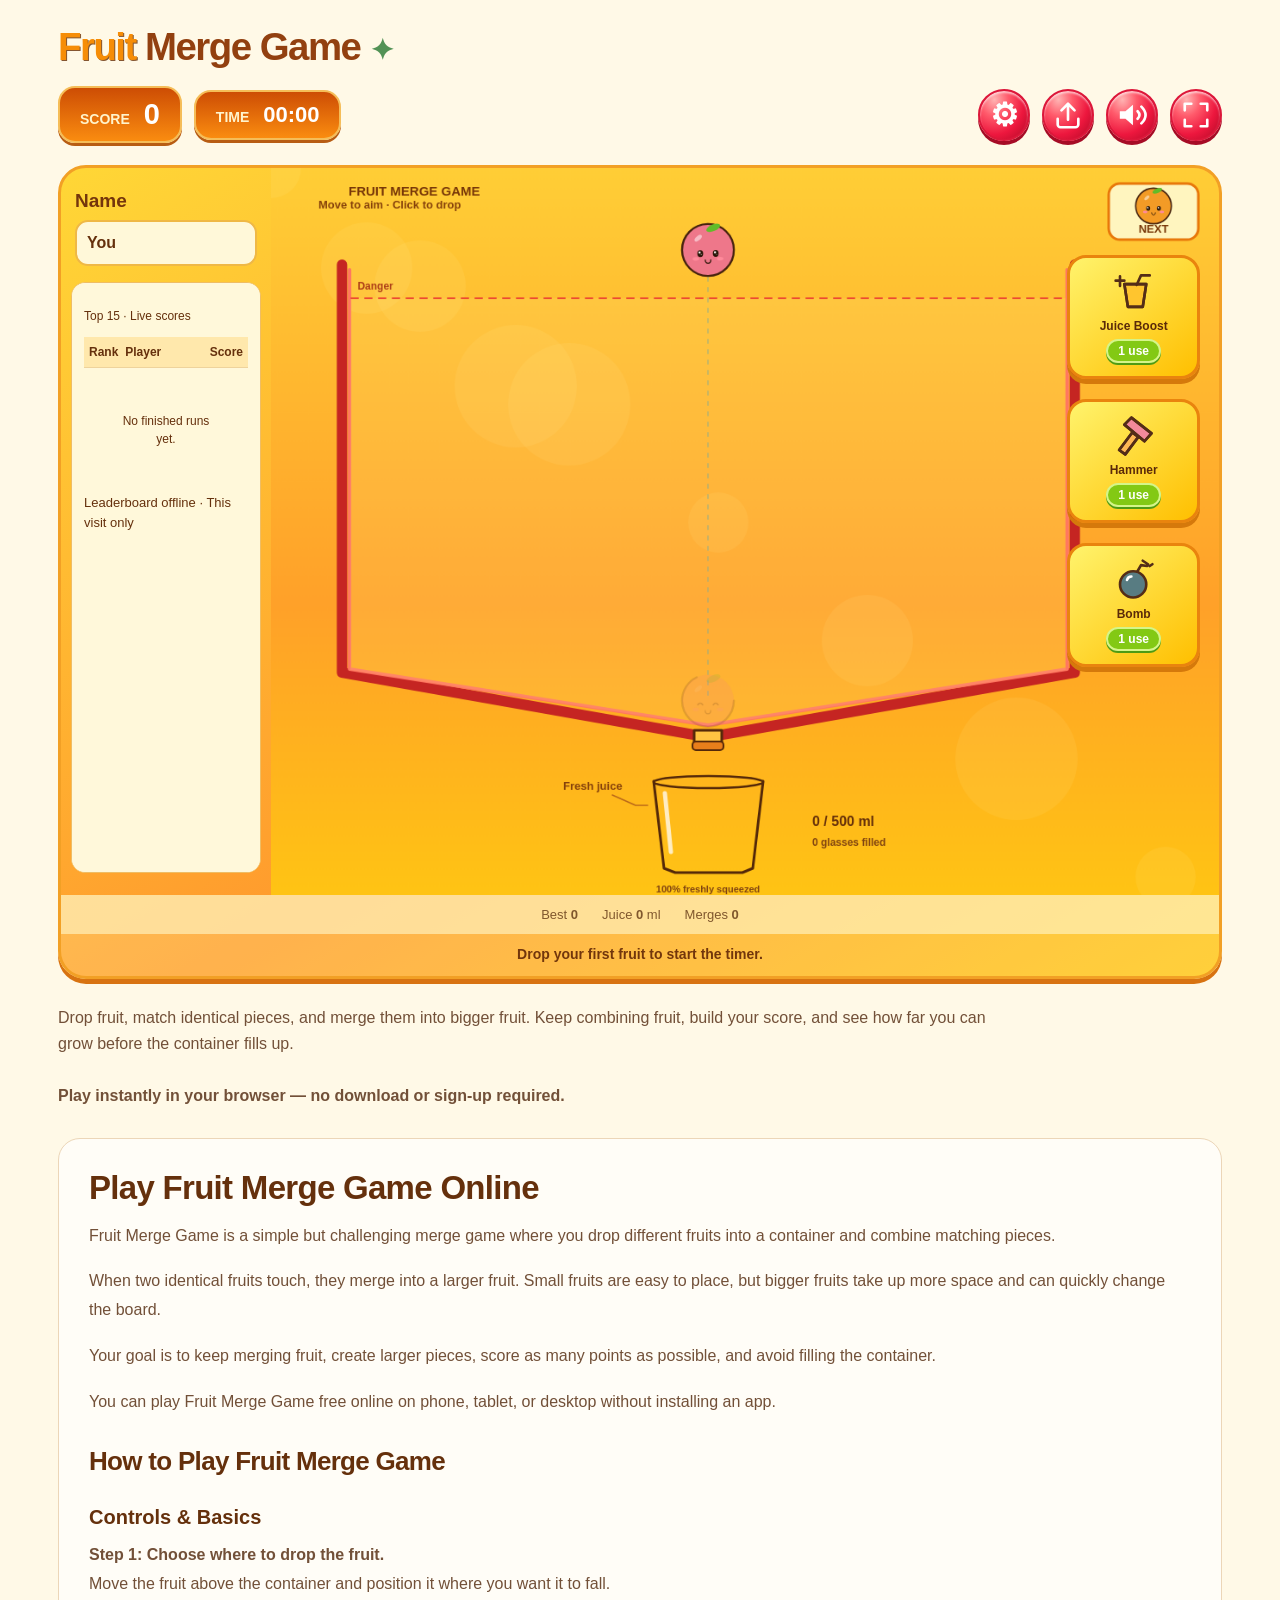
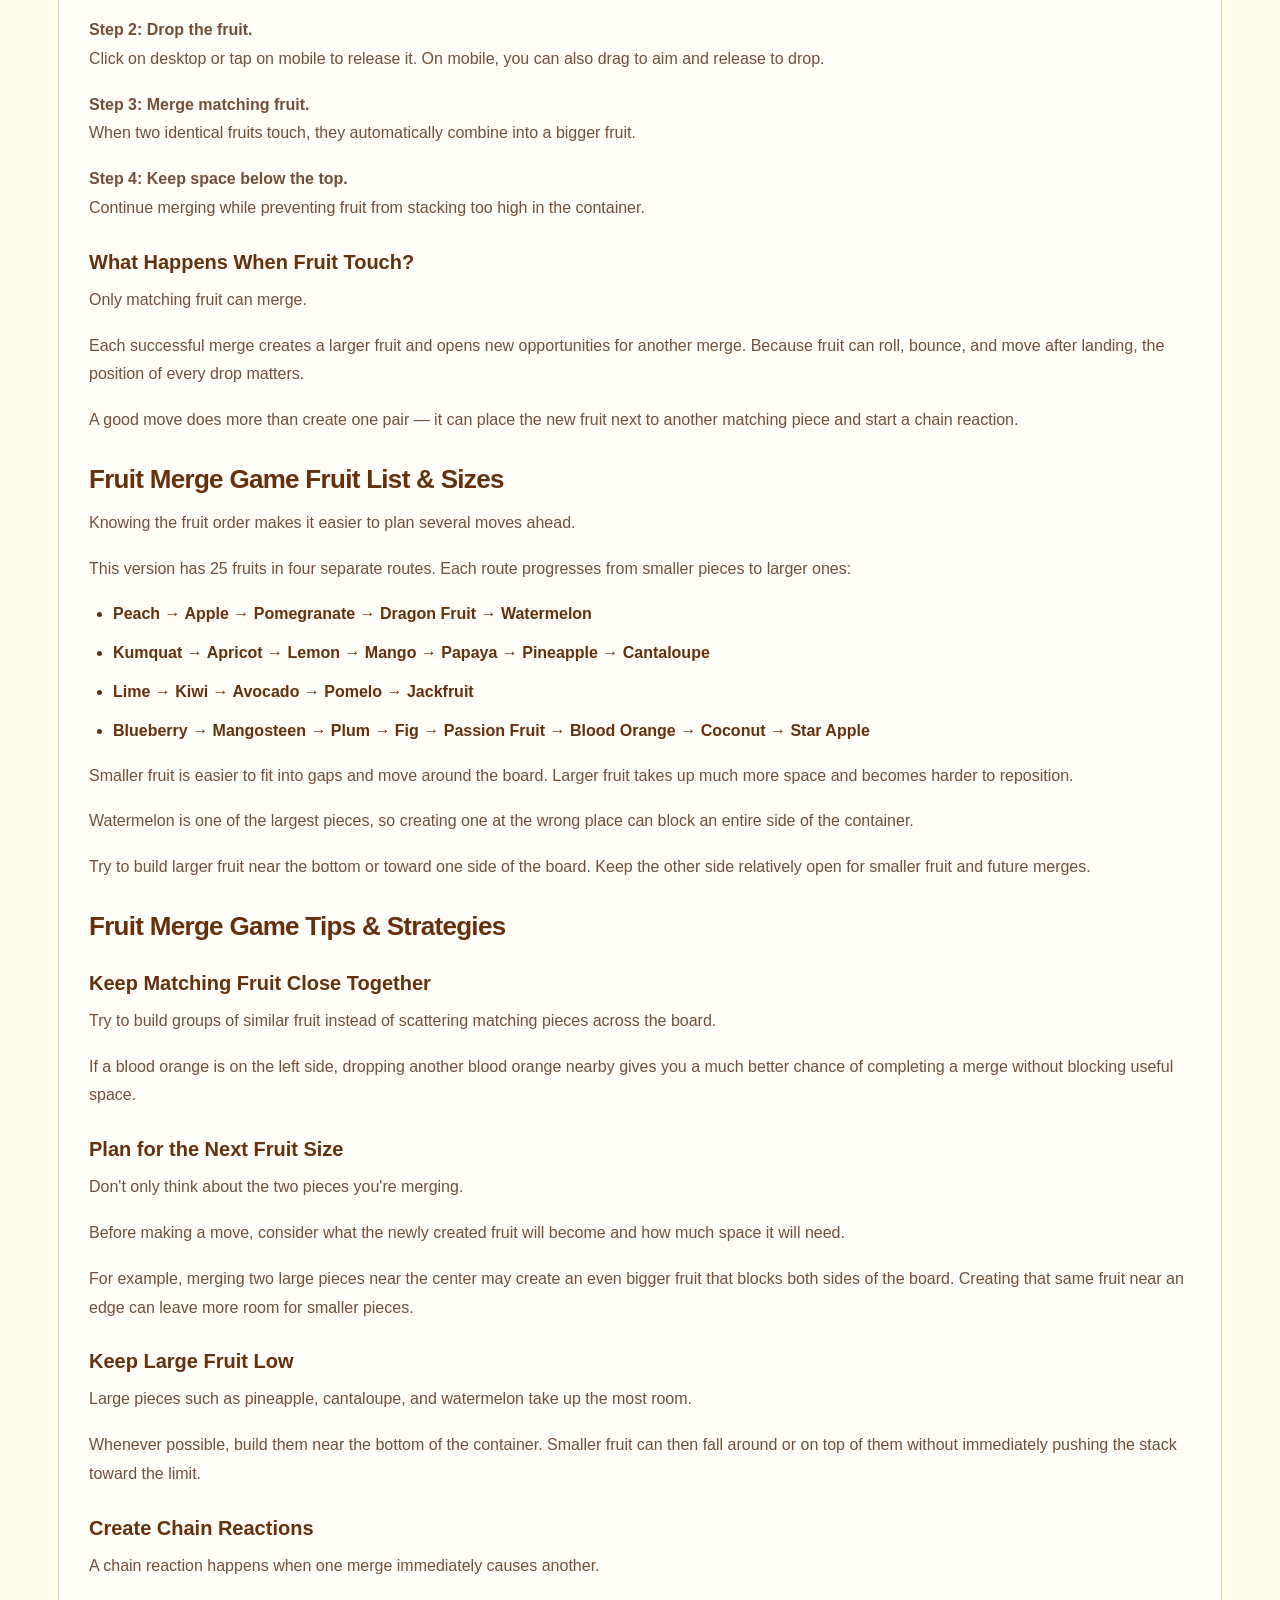
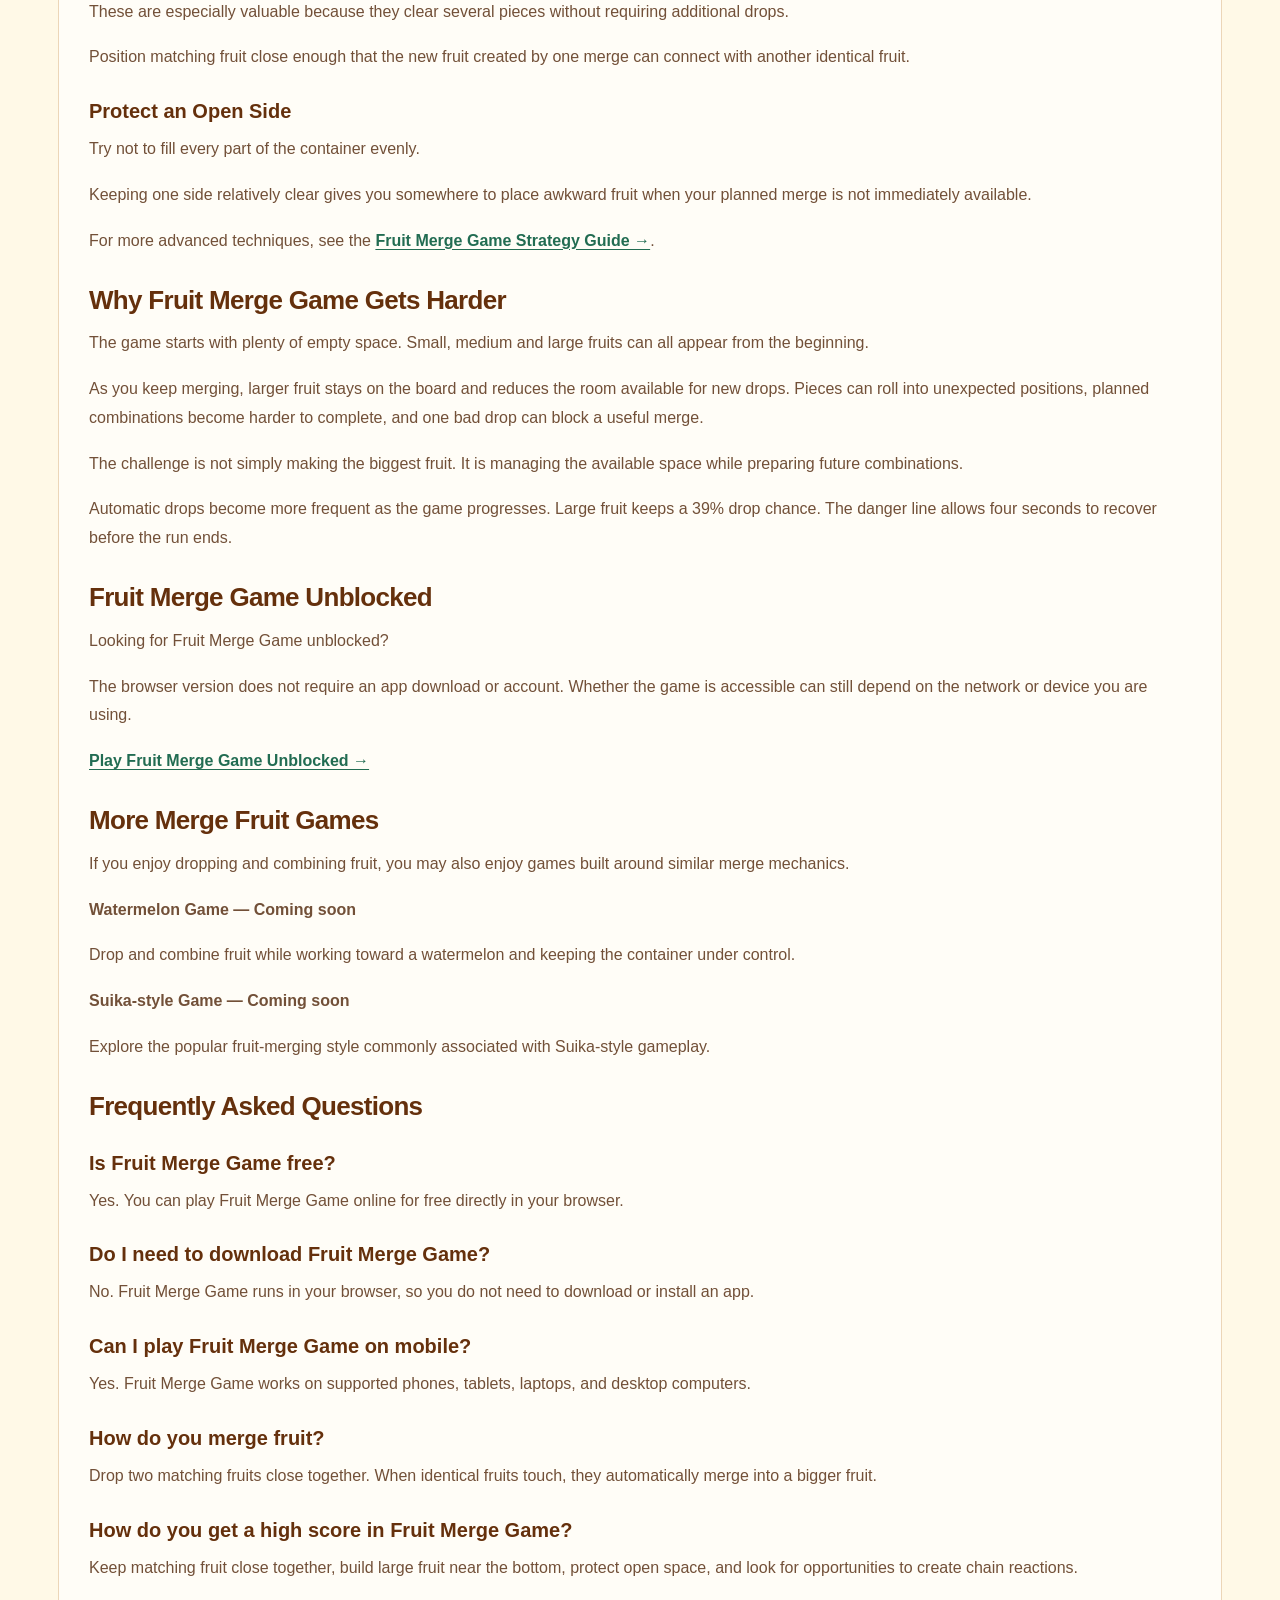
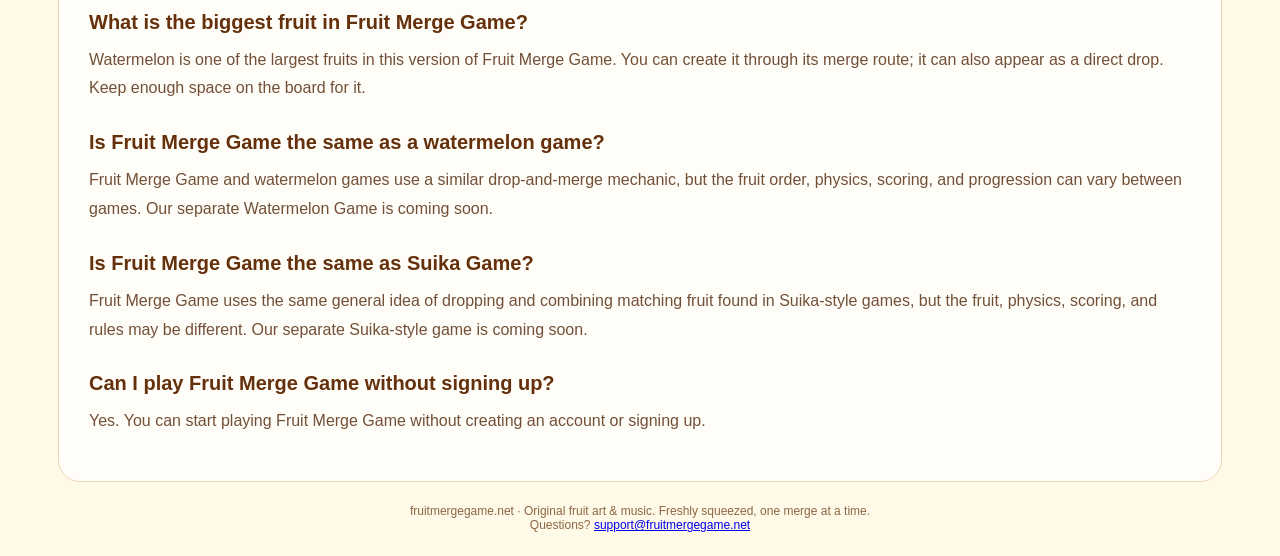
==== commit 48a25cb5: "Add support email to the homepage footer Show a clickable support@fruitmergegame.net address in the " ====
--- a/fruit-merge-en-v11/index.html
+++ b/fruit-merge-en-v11/index.html
@@ -13,7 +13,7 @@
 <body><main class="app">
 <header class="topbar"><h1 class="brand"><span>Fruit</span> Merge Game<span class="leaf" aria-hidden="true">✦</span></h1></header>
 <section id="gameShell" class="game-shell"><div class="game-topline"><div class="top-score"><span class="hud-score">Score <b id="score">0</b></span><span class="hud-time">Time <b id="runTime">00:00</b></span></div><nav class="icon-toolbar" aria-label="Game controls"><button id="settingsButton" class="round-control" aria-label="Settings" title="Settings">⚙</button><button id="shareButton" class="round-control" aria-label="Share score" title="Share"><svg class="action-icon" viewBox="0 0 32 32" aria-hidden="true"><path d="M16 21V4m-7 7 7-7 7 7M5 20v6a3 3 0 0 0 3 3h16a3 3 0 0 0 3-3v-6"/></svg></button><button id="music" class="round-control" aria-label="Music on" aria-pressed="true" title="Music on">♫</button><button id="fullscreen" class="round-control" aria-label="Enter fullscreen" aria-pressed="false" title="Fullscreen">⛶</button></nav></div><div class="layout"><section class="game-column" aria-label="Fruit Merge Game">
- <div class="game-meta"><div class="name-card"><label for="playerName">Name</label><input id="playerName" maxlength="20" value="You" autocomplete="off" aria-label="Player name, change anytime" title="Change anytime. Saved scores keep their names."></div><iframe id="scoresFrame" title="Live top 15 scores in this browser" data-src="rankings/index.html"></iframe></div>
+ <div class="game-meta"><div class="name-card"><label for="playerName">Name</label><input id="playerName" maxlength="20" value="You" autocomplete="off" aria-label="Player name, change anytime" title="Change anytime. Saved scores keep their names."></div><iframe id="scoresFrame" title="Shared live top 15 scores" data-src="rankings/index.html"></iframe></div>
  <div class="game" id="game"><canvas id="canvas" width="760" height="843" tabindex="0" aria-label="Fruit bowl. Move to aim and click to drop. On touchscreens drag and release. Arrow keys aim, Space drops."></canvas>
  <div class="tools" aria-label="One use per tool per run">
  <button id="boost" class="tool boost" aria-label="Juice Boost: one use per run, double juice for the next three merges" aria-pressed="false"><svg viewBox="0 0 48 48" aria-hidden="true"><path d="M13 15h25l-4 26H17z" fill="#ffc52e"/><path d="M13 15h25l-4 26H17zM27 16l5-11h10M8 6v11M3 11h10"/></svg><b>Juice Boost</b><span id="boostCount">1 use</span></button>
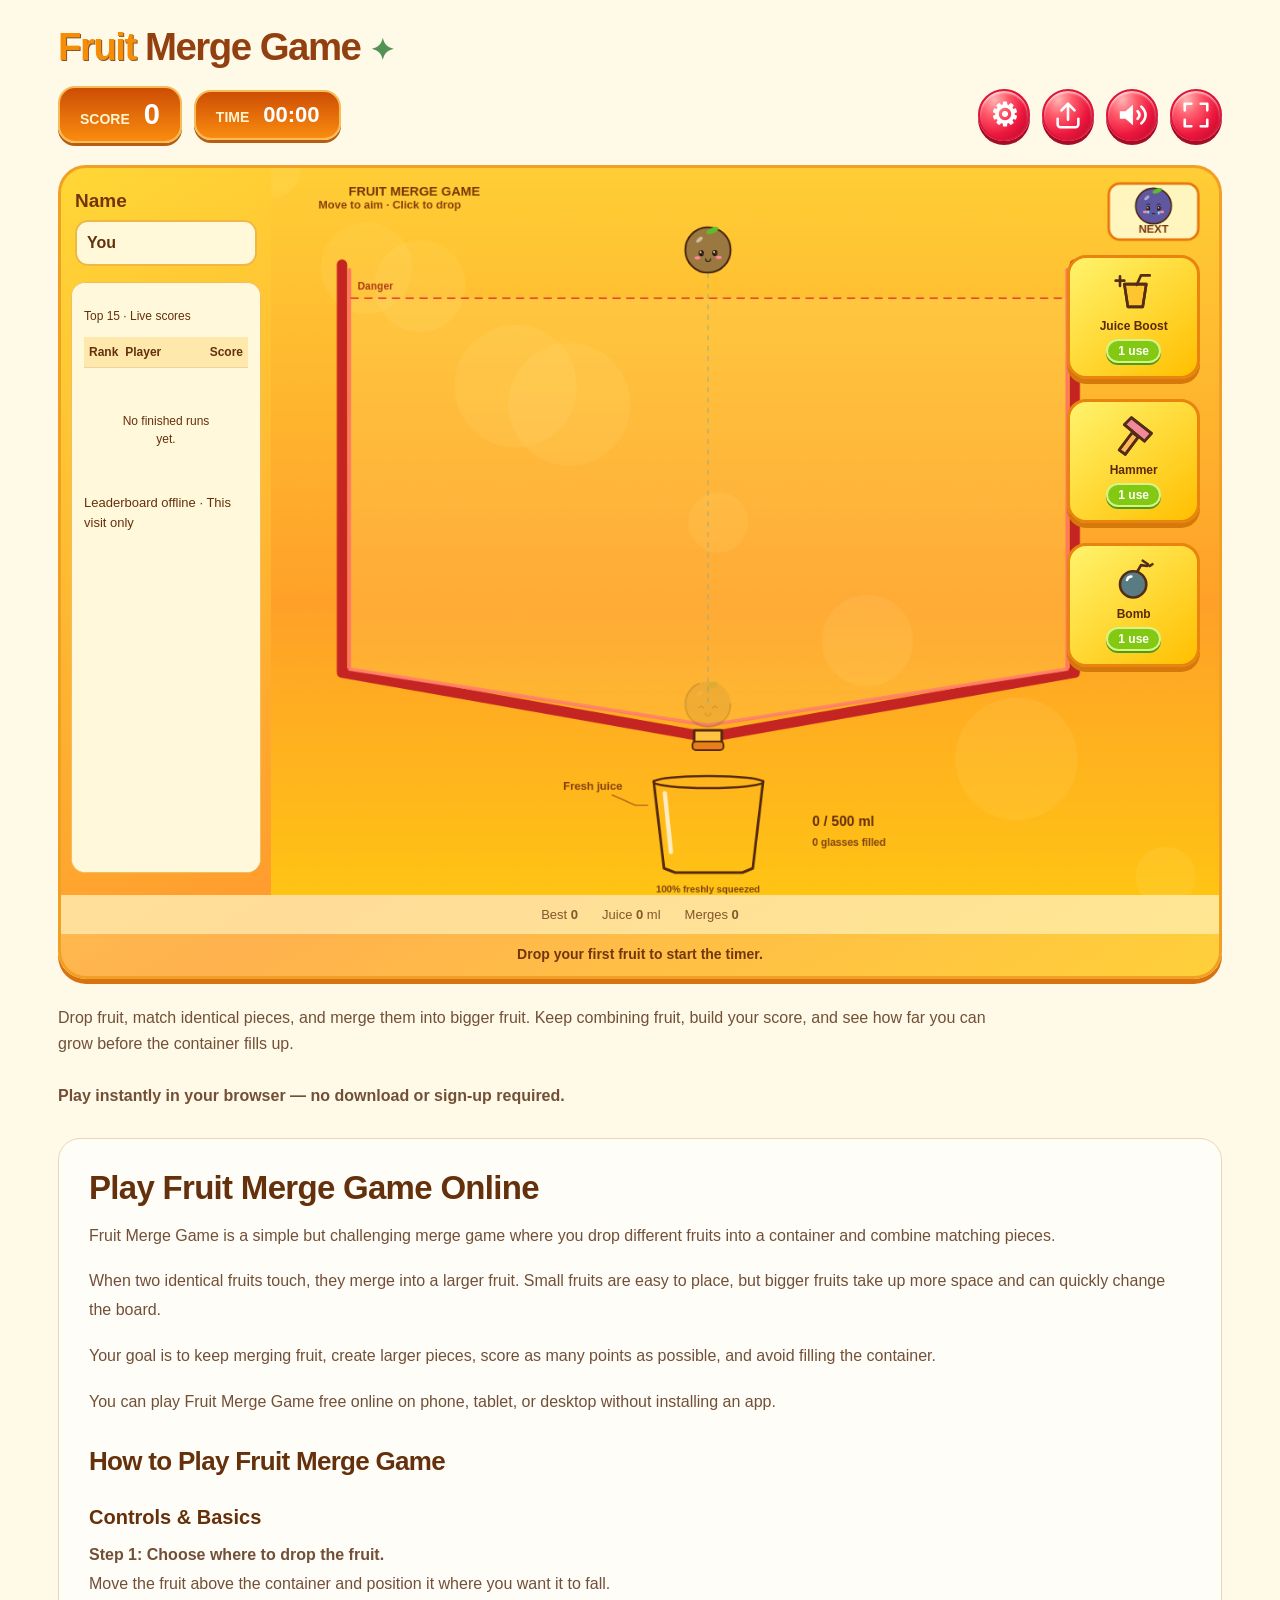
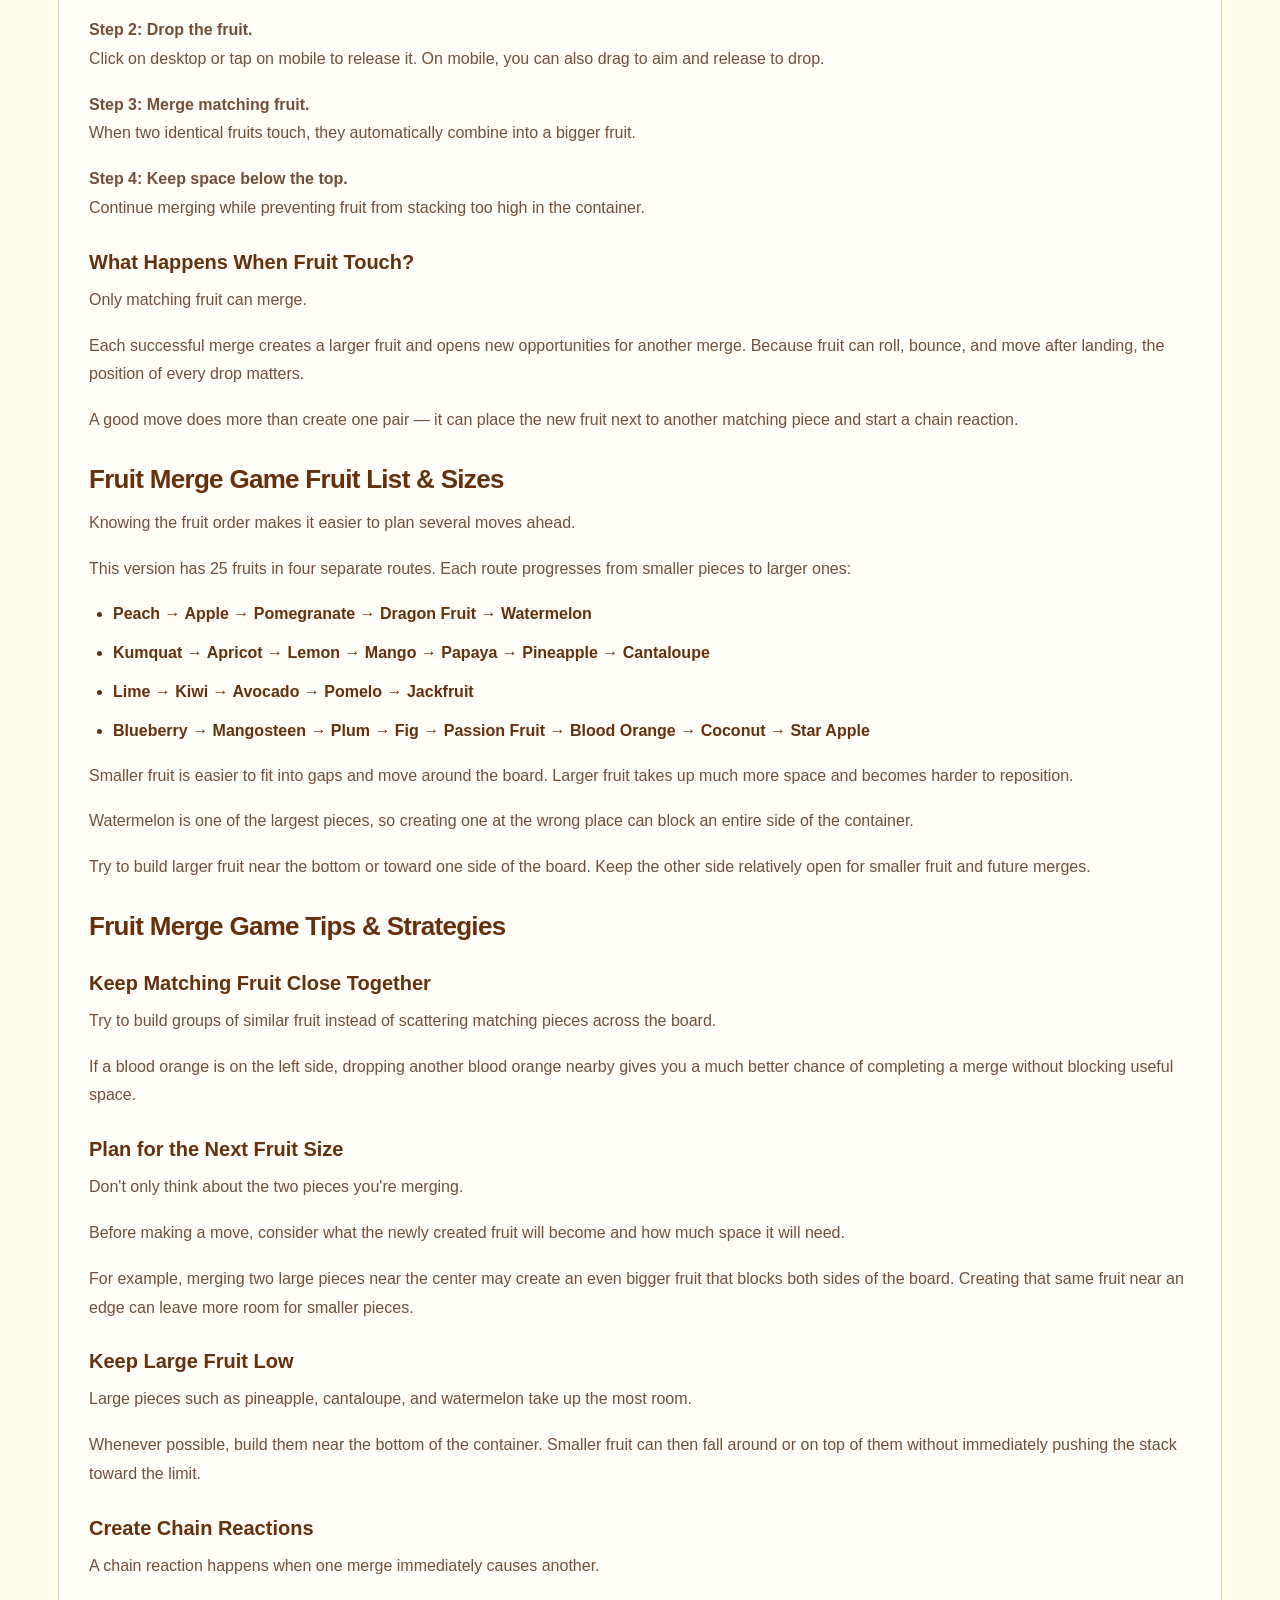
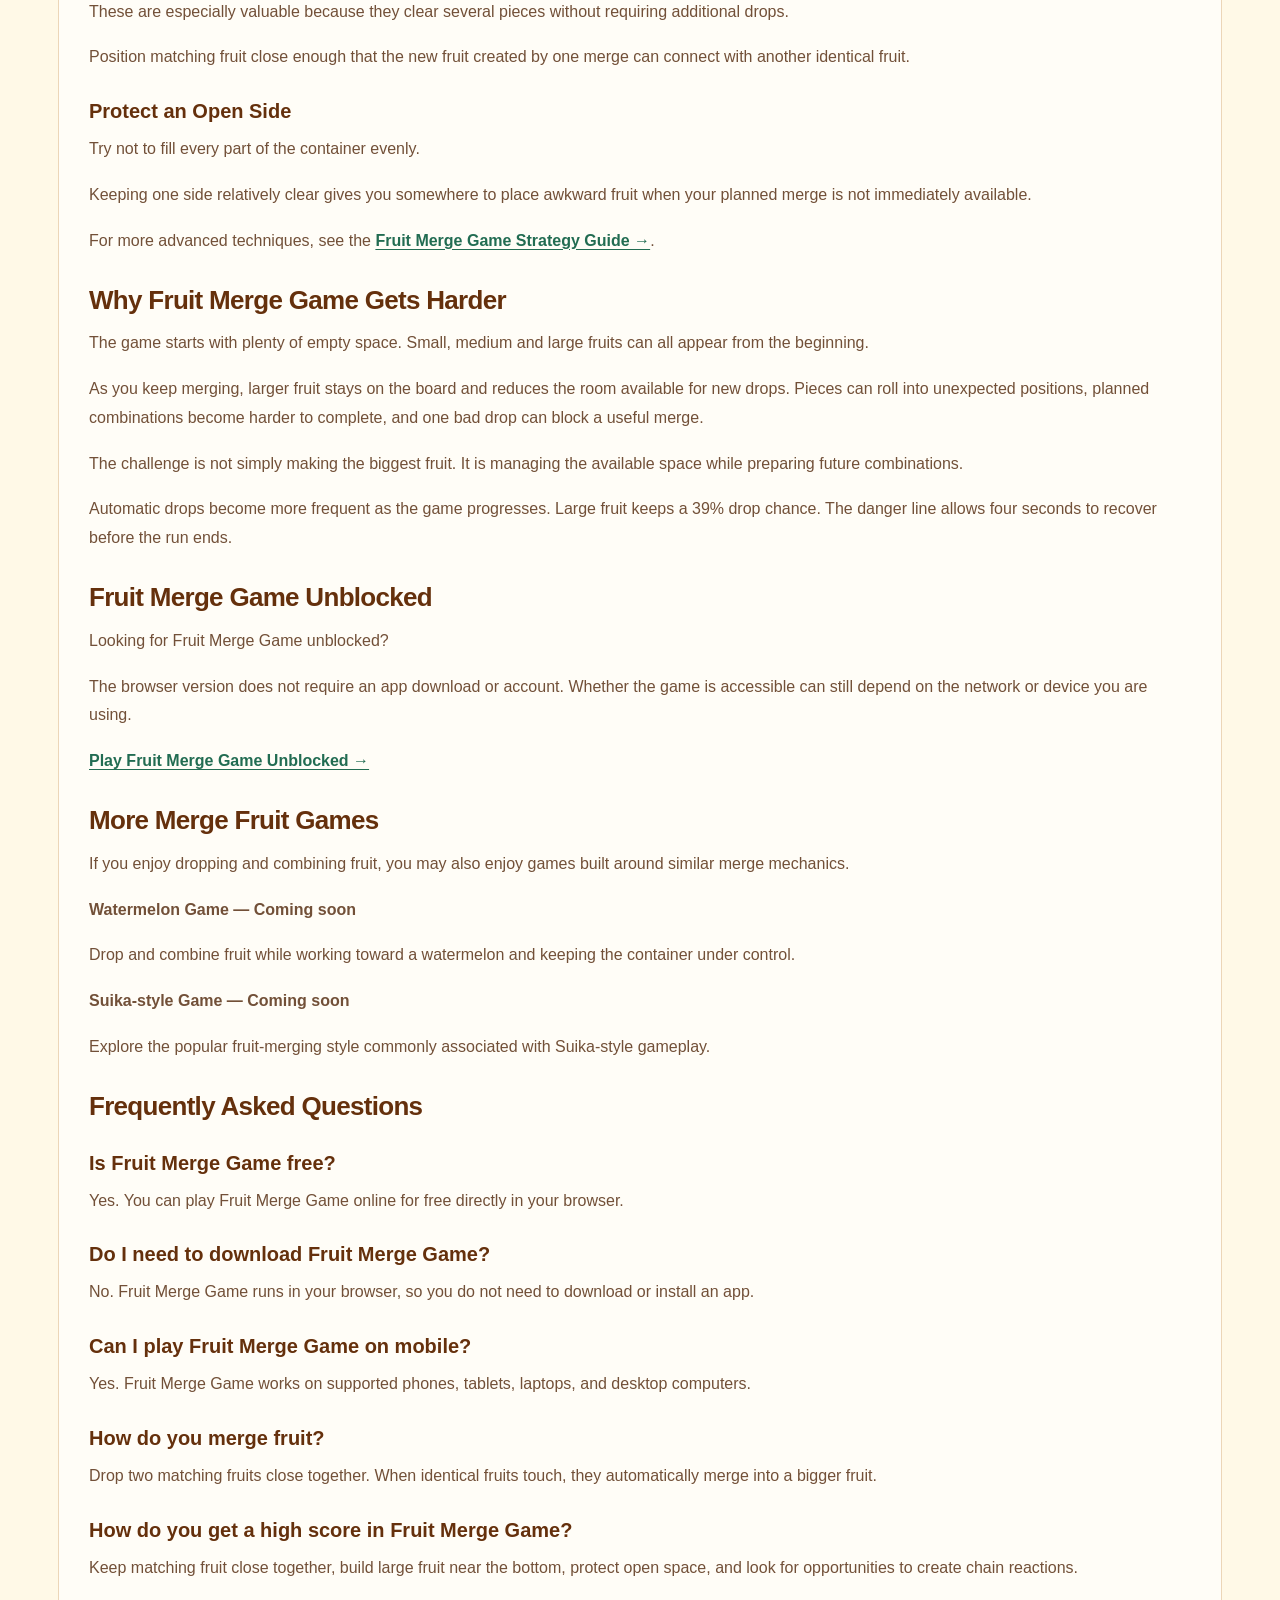
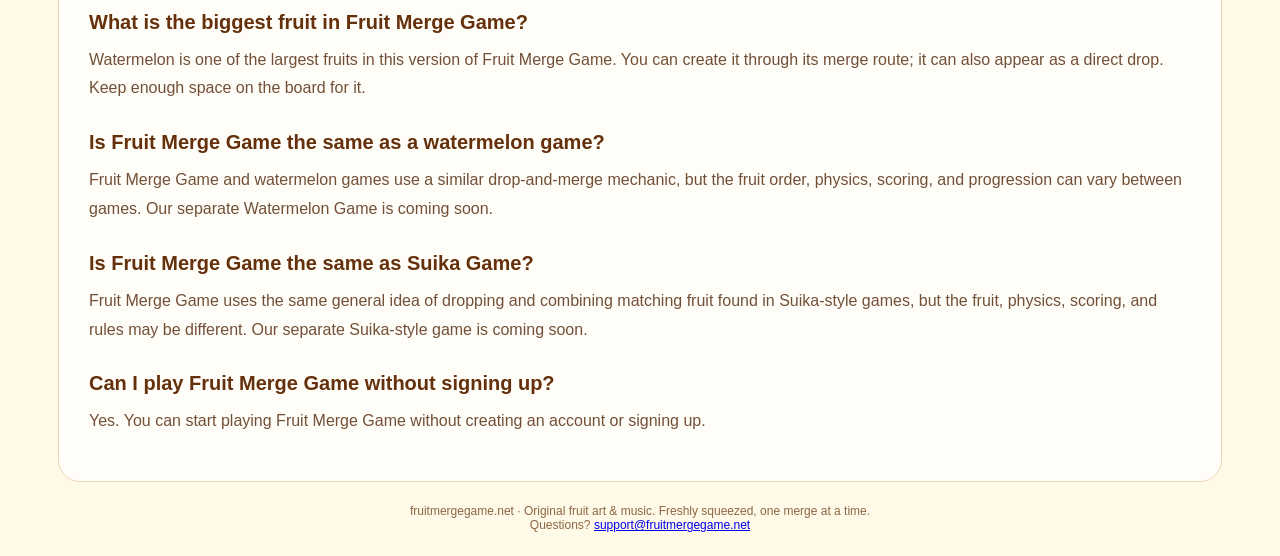
==== commit 0b22b716: "Add Umami Cloud tracking to public pages Place the fruitmergegame.net Umami snippet in the head of e" ====
--- a/fruit-merge-en-v11/index.html
+++ b/fruit-merge-en-v11/index.html
@@ -1,4 +1,4 @@
-<!doctype html><html lang="en"><head>
+<!doctype html><html lang="en"><head><script defer src="https://cloud.umami.is/script.js" data-website-id="f4518be1-1fc0-432d-94f1-93539ab075d3"></script>
  <!-- Google tag (gtag.js) -->
 <script async src="https://www.googletagmanager.com/gtag/js?id=G-11YTF1TDF8"></script>
 <script>
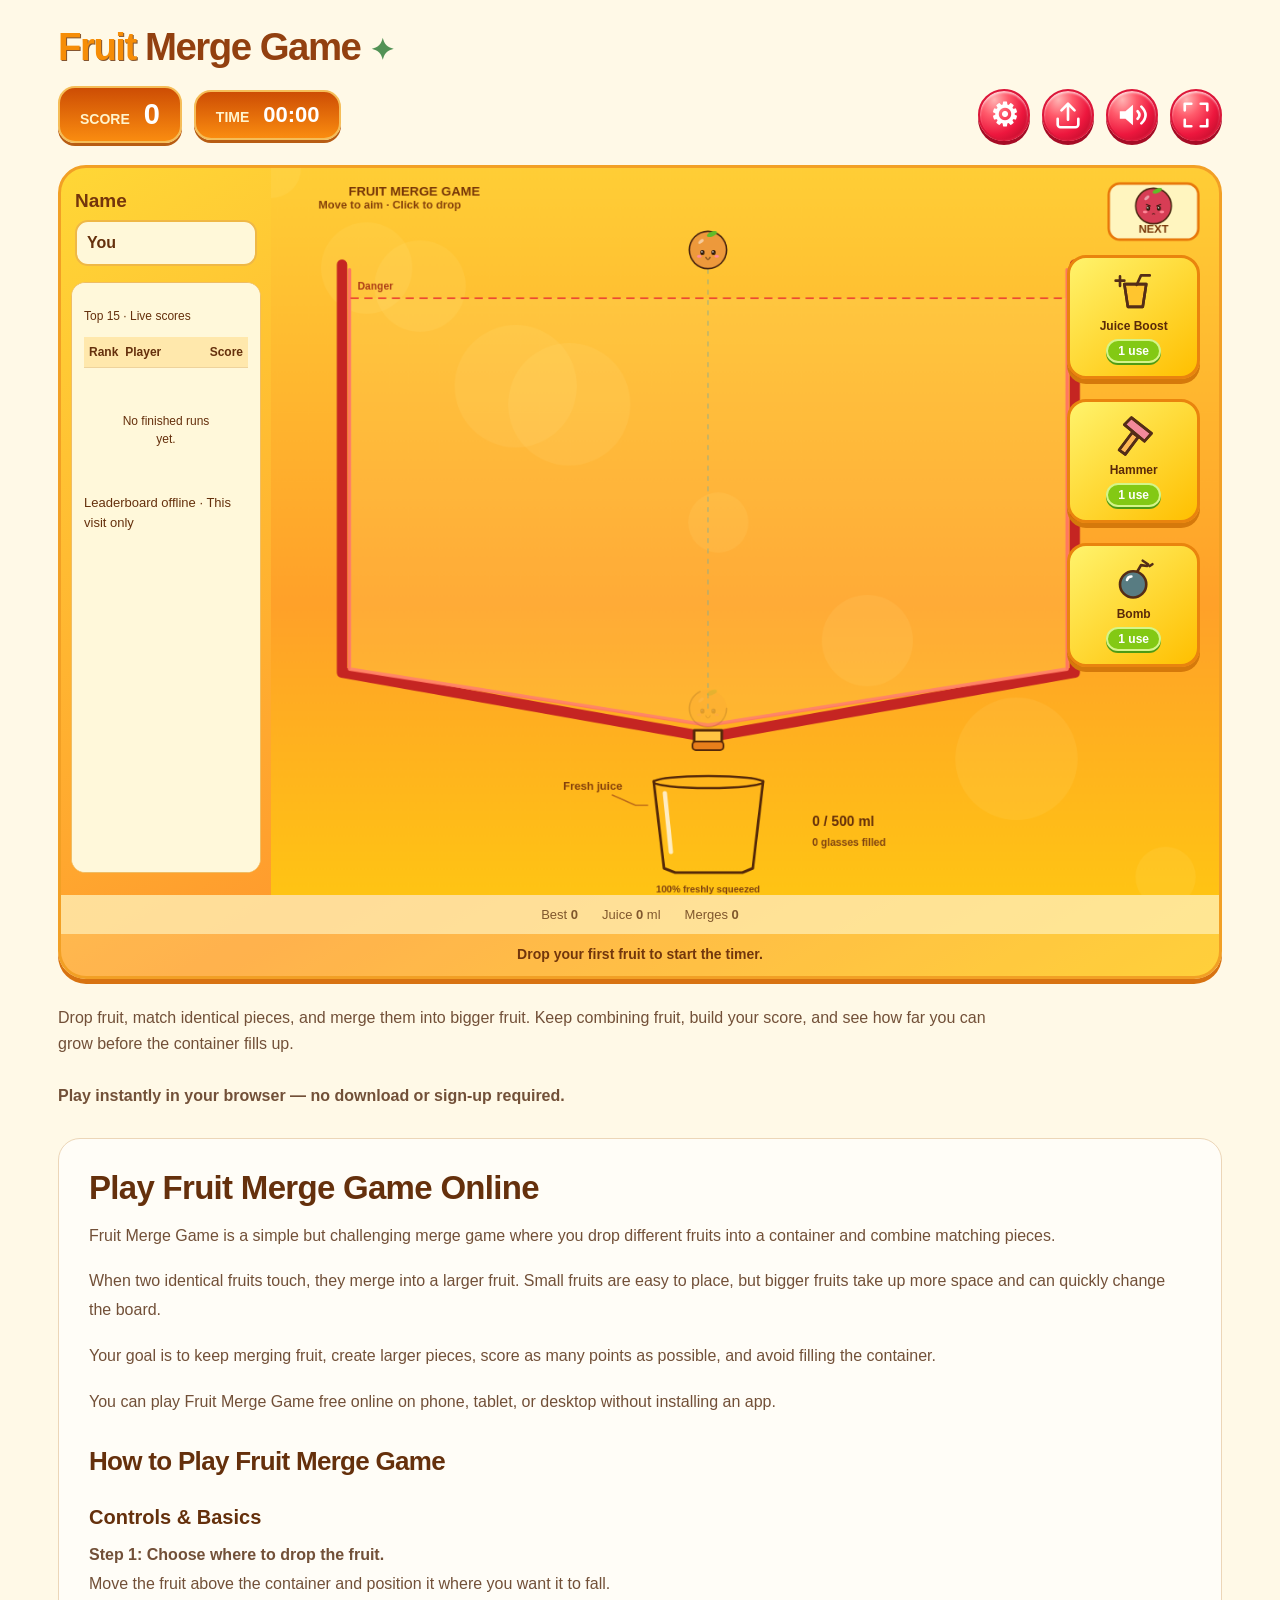
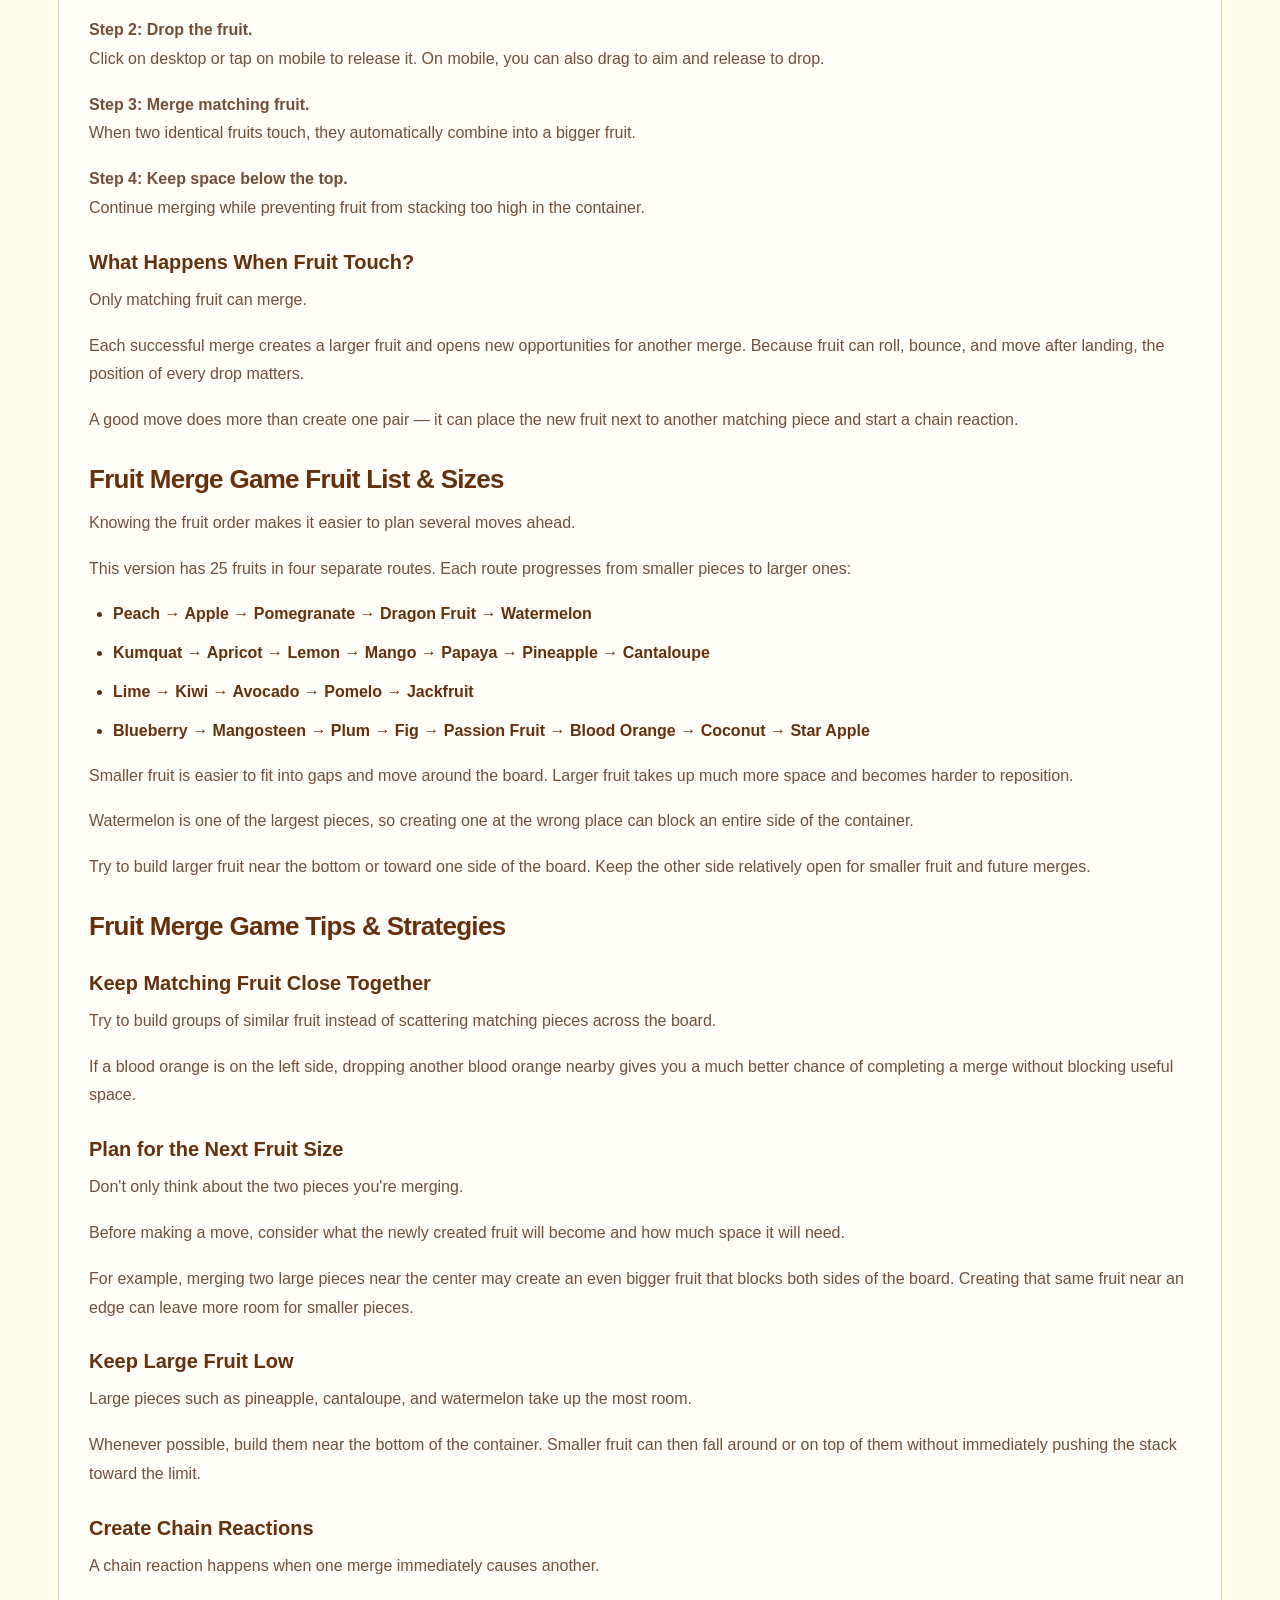
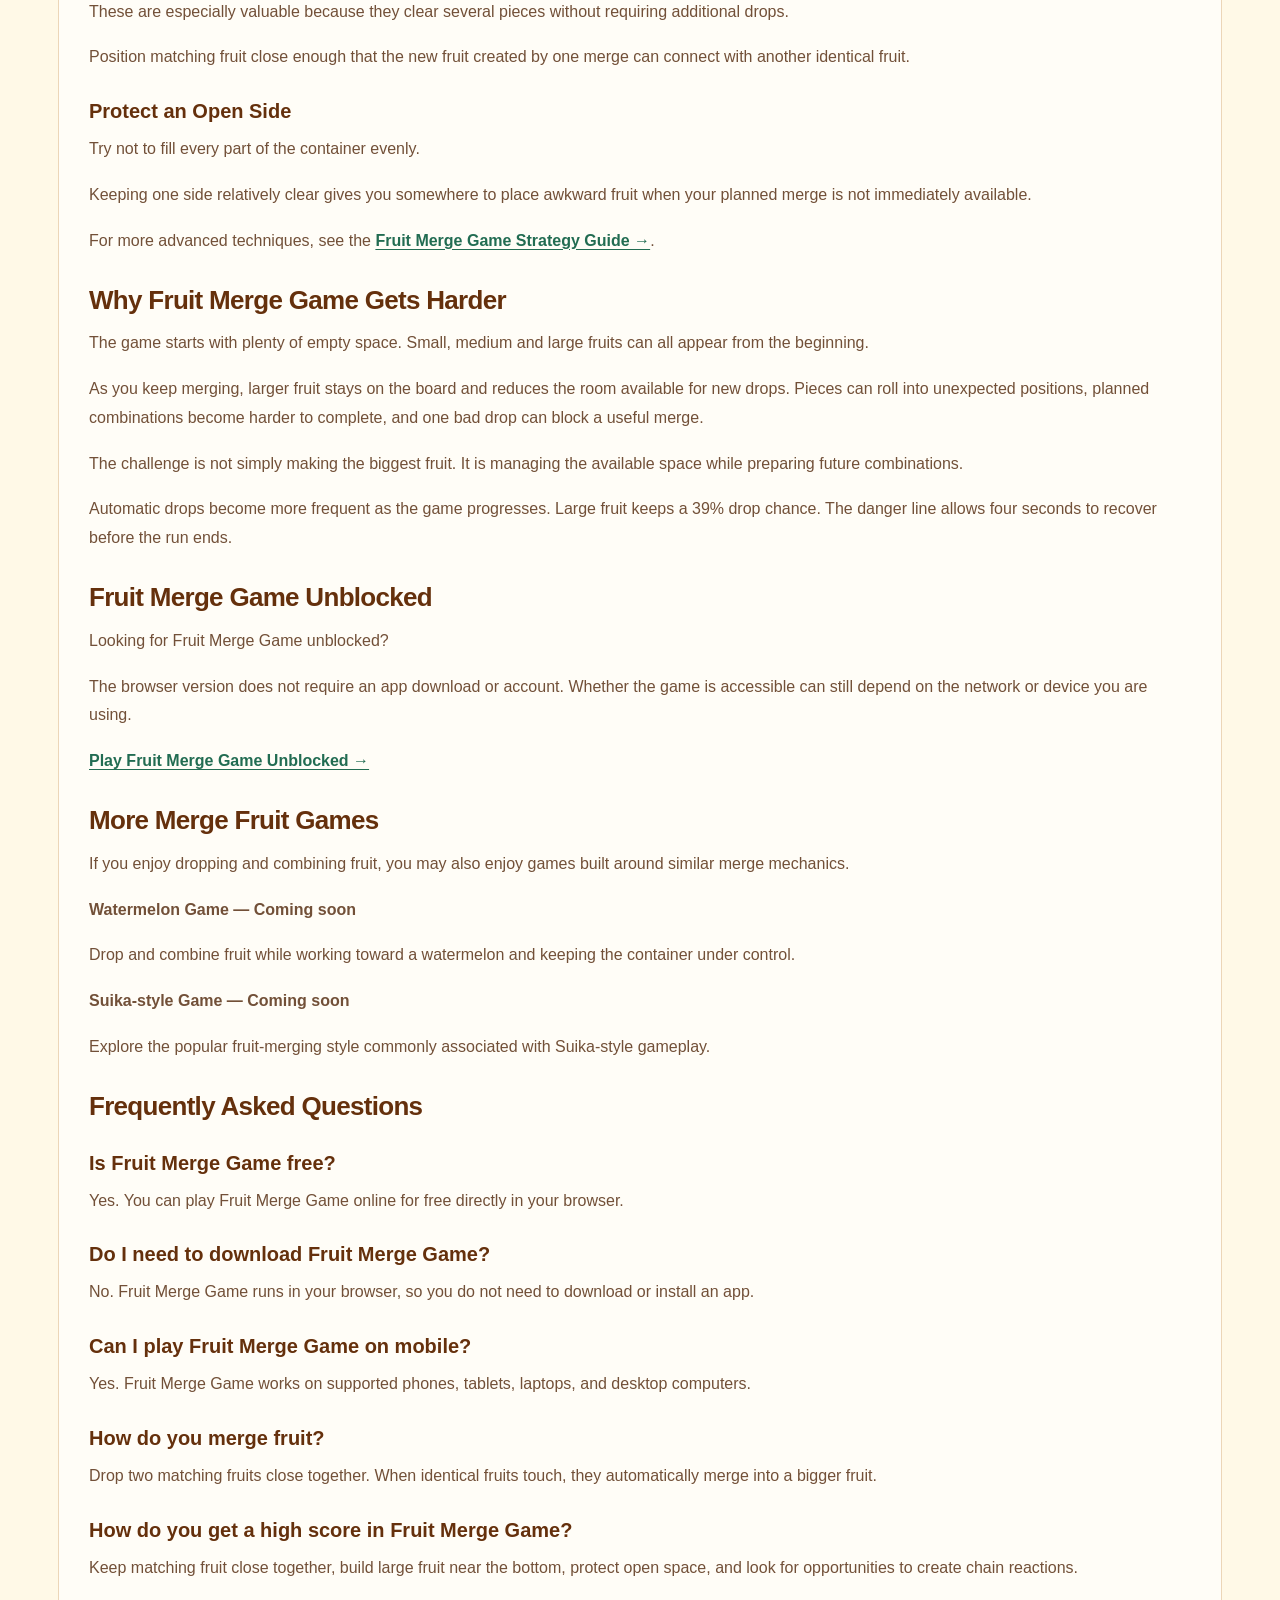
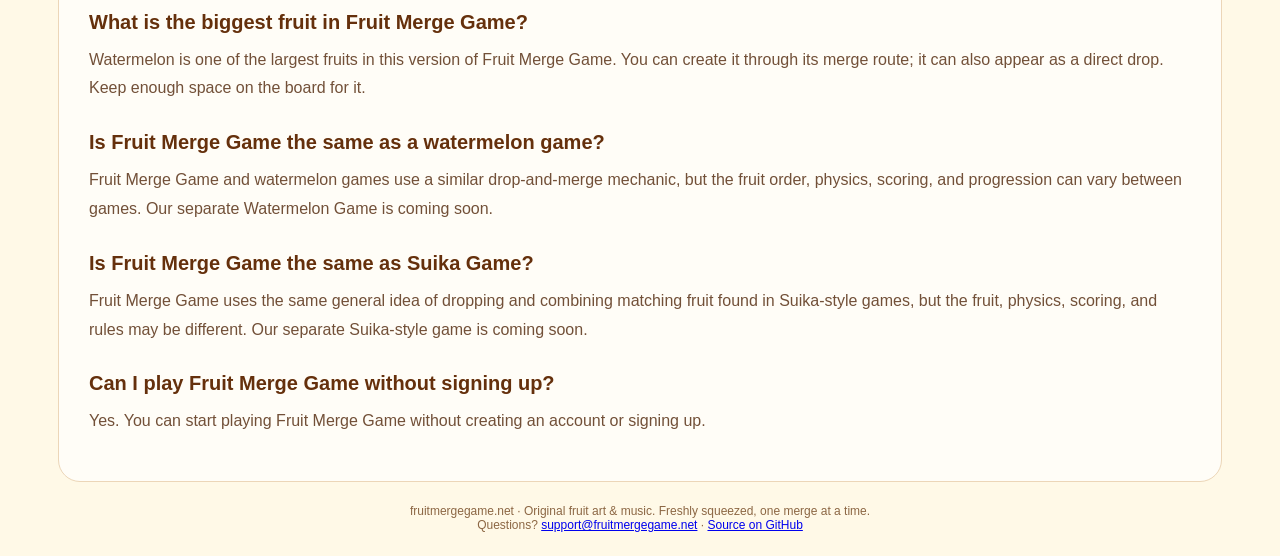
==== commit 81e464ac: "Prepare Fruit Merge for a public open-source release. Add a root README, MIT license, and a homepage" ====
--- a/fruit-merge-en-v11/index.html
+++ b/fruit-merge-en-v11/index.html
@@ -98,7 +98,7 @@
 <h3>Can I play Fruit Merge Game without signing up?</h3><p>Yes. You can start playing Fruit Merge Game without creating an account or signing up.</p>
 </section>
 
-<footer>fruitmergegame.net · Original fruit art &amp; music. Freshly squeezed, one merge at a time.<br>Questions? <a href="mailto:support@fruitmergegame.net">support@fruitmergegame.net</a></footer></main>
+<footer>fruitmergegame.net · Original fruit art &amp; music. Freshly squeezed, one merge at a time.<br>Questions? <a href="mailto:support@fruitmergegame.net">support@fruitmergegame.net</a> · <a href="https://github.com/ninazhao4-ctrl/Fruit-Merge-Game">Source on GitHub</a></footer></main>
 <dialog id="settingsDialog"><div class="share-heading"><h2>Settings</h2><button id="closeSettings" class="small-button" aria-label="Close settings">✕</button></div><div class="settings-actions"><button id="sound" class="round-control" aria-label="Sound on" aria-pressed="true" title="Sound on">◖</button><button id="guideButton" class="small-button">25 Fruits ▾</button><button id="pause" class="small-button">Ⅱ Pause</button><button id="restart" class="small-button">↻ Restart</button></div></dialog><dialog id="guide"><div class="guide-header"><div><span class="eyebrow">THE FRUIT COLLECTION</span><h2>25 fruits. Four routes.</h2></div><button id="closeGuide" class="small-button" aria-label="Close fruit guide">✕</button></div><p>Match two identical fruits to reach the next one. A final pair becomes juice. Mangosteen stays small; watermelon grows big.</p><div id="fruitGuide"></div><div class="guide-note">Each tool can be used once per run. No refills. Larger fruit can drop from the start. Automatic drops speed up as you progress; the bowl never gets narrower.<br><br>Keyboard: ← → Aim · Space Drop · 1 / 2 / 3 Tools · Esc Cancel tool · P Pause</div></dialog>
 <dialog id="shareDialog"><div class="share-heading"><h2>Challenge your friends</h2><button id="closeShare" class="small-button" aria-label="Close sharing">✕</button></div><div class="share-actions social-top" aria-label="Share to social platforms"><a id="share-x" target="_blank" rel="noopener noreferrer">X</a><a id="share-facebook" target="_blank" rel="noopener noreferrer">Facebook</a><a id="share-whatsapp" target="_blank" rel="noopener noreferrer">WhatsApp</a></div><canvas id="shareCanvas" width="1200" height="1200" hidden></canvas><img id="shareImage" class="share-preview" alt="Your score card with name, score and game QR code" hidden><p class="save-hint">Press and hold the image to save.<small>On desktop, right-click the image and choose Save Image As.</small></p><div class="share-link-row"><label class="sr-only" for="shareURL">Game link</label><input id="shareURL" readonly value="https://fruitmergegame.net/"><button id="copyLink" class="small-button">Copy link</button></div><p id="shareStatus" role="status"></p></dialog>
 <script src="fruits.js"></script><script src="engine.js"></script><script src="leaderboard.js"></script><script src="audio.js"></script><script src="share.js"></script><script src="game.js"></script></body></html>
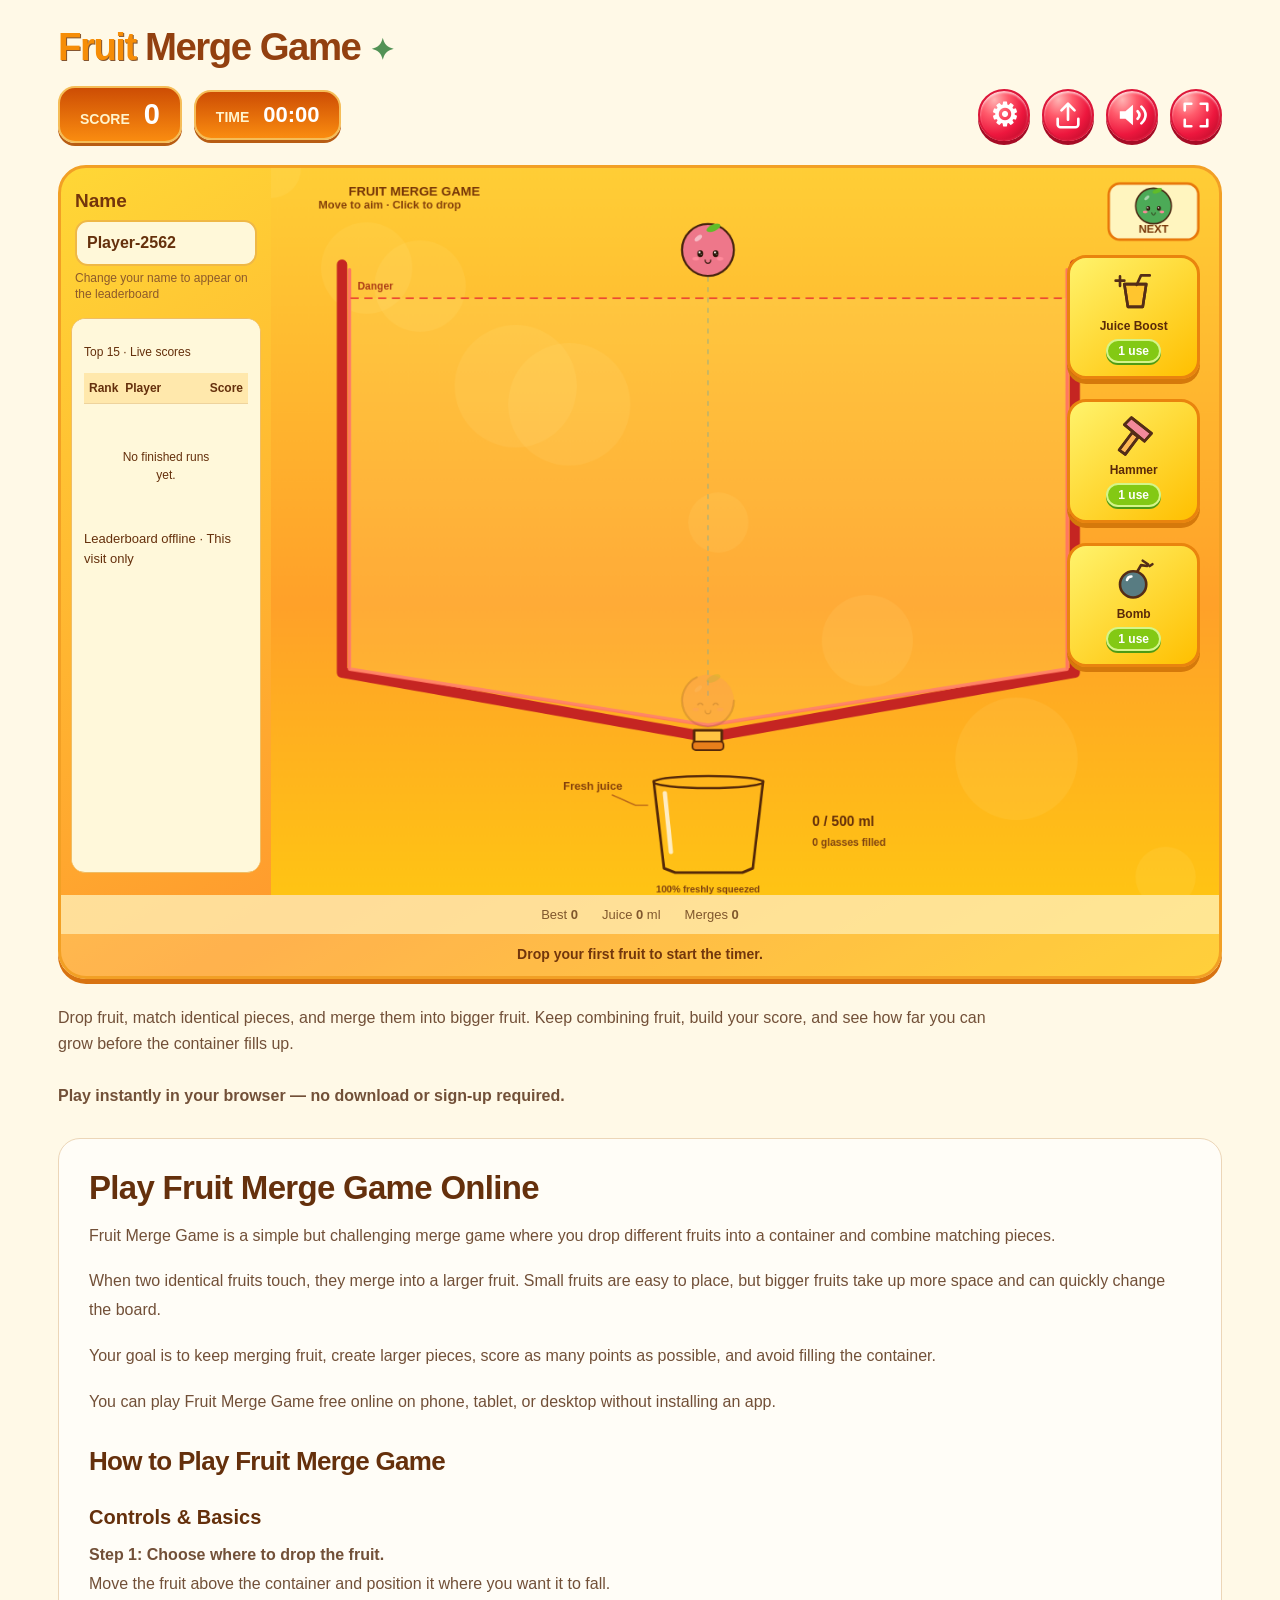
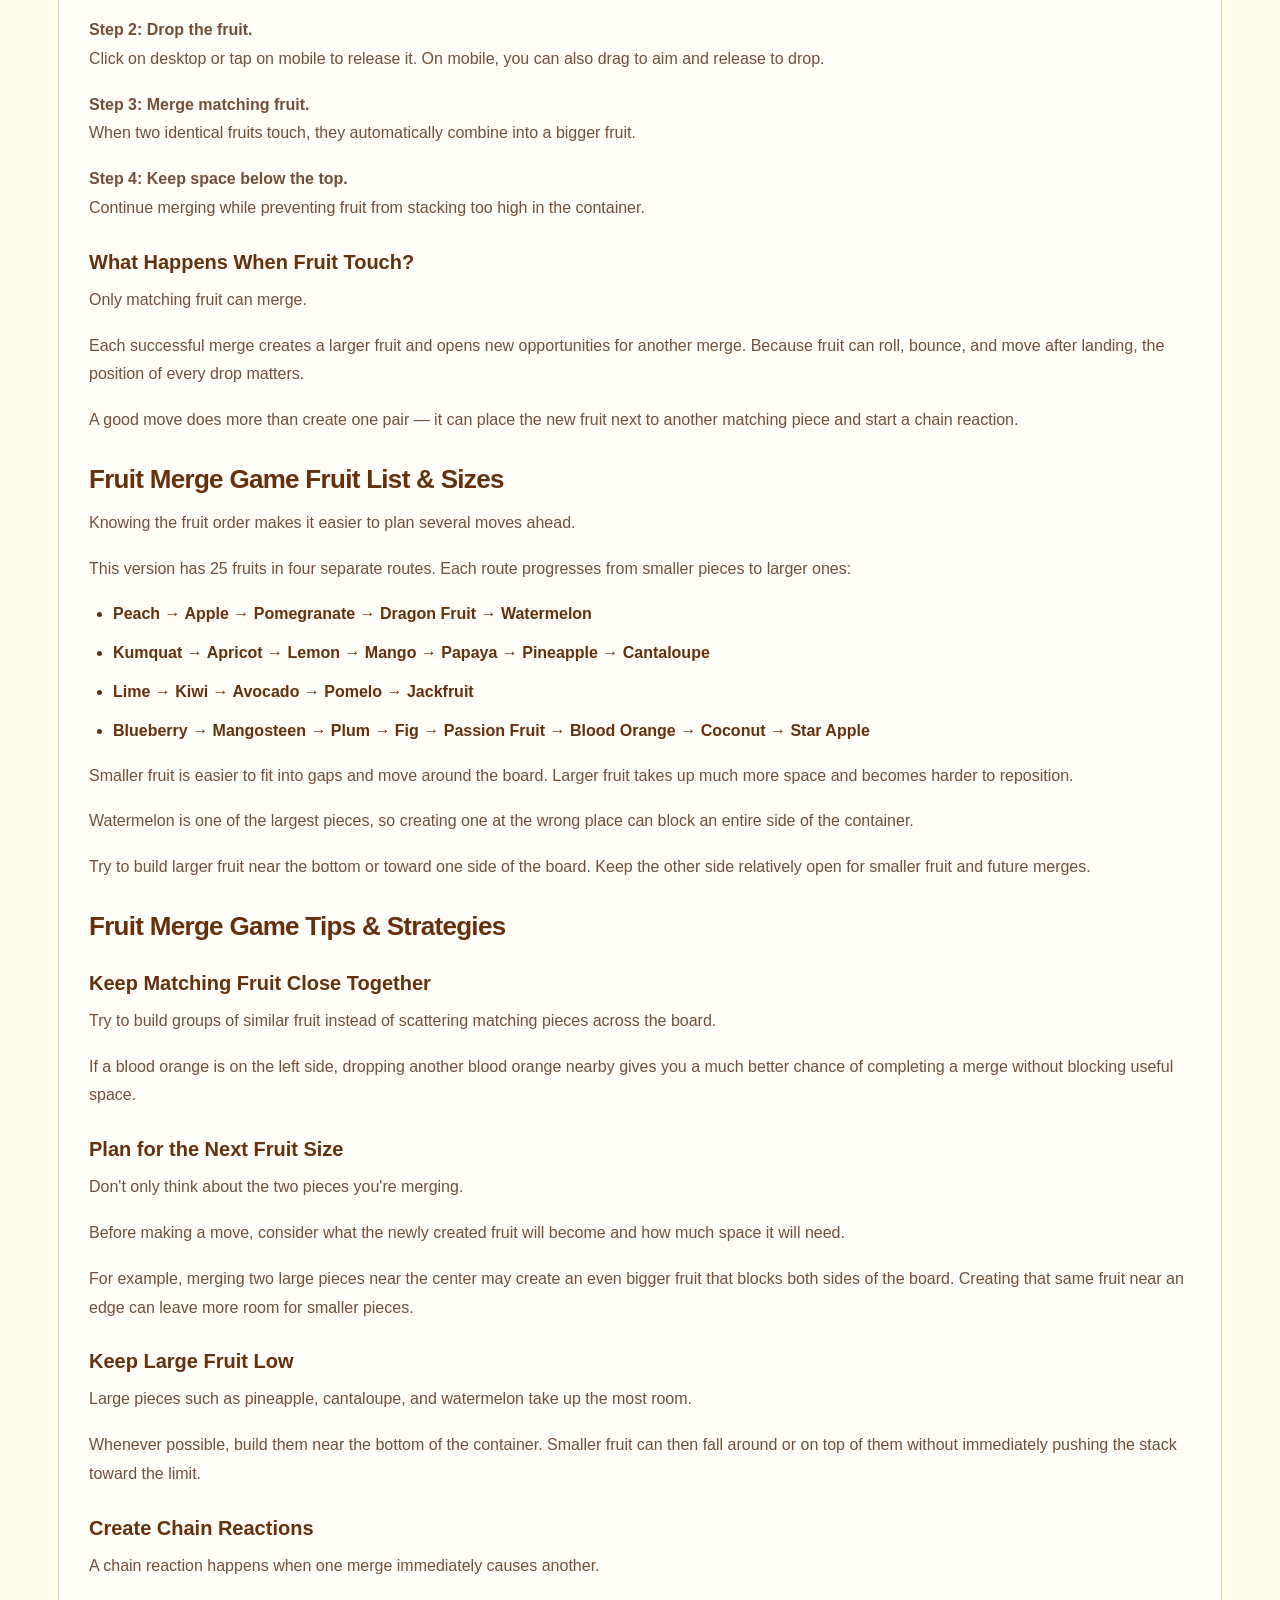
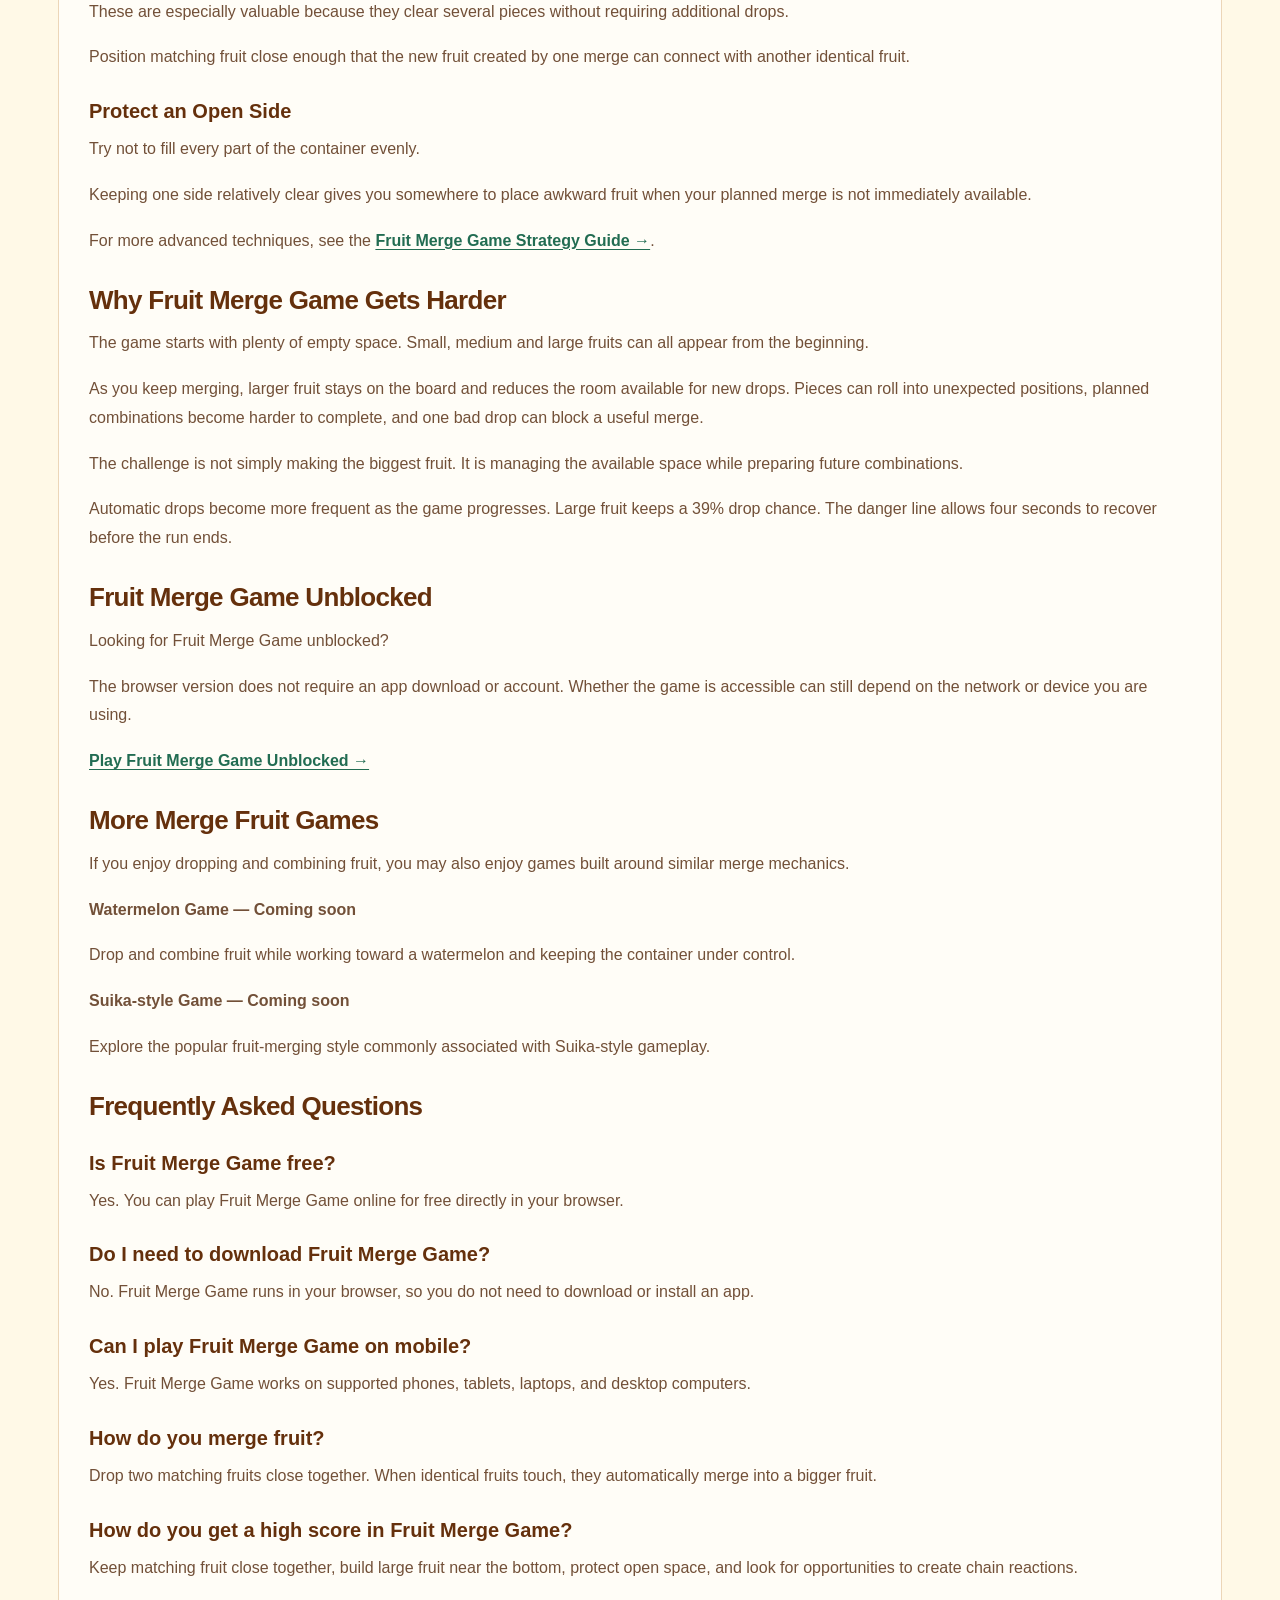
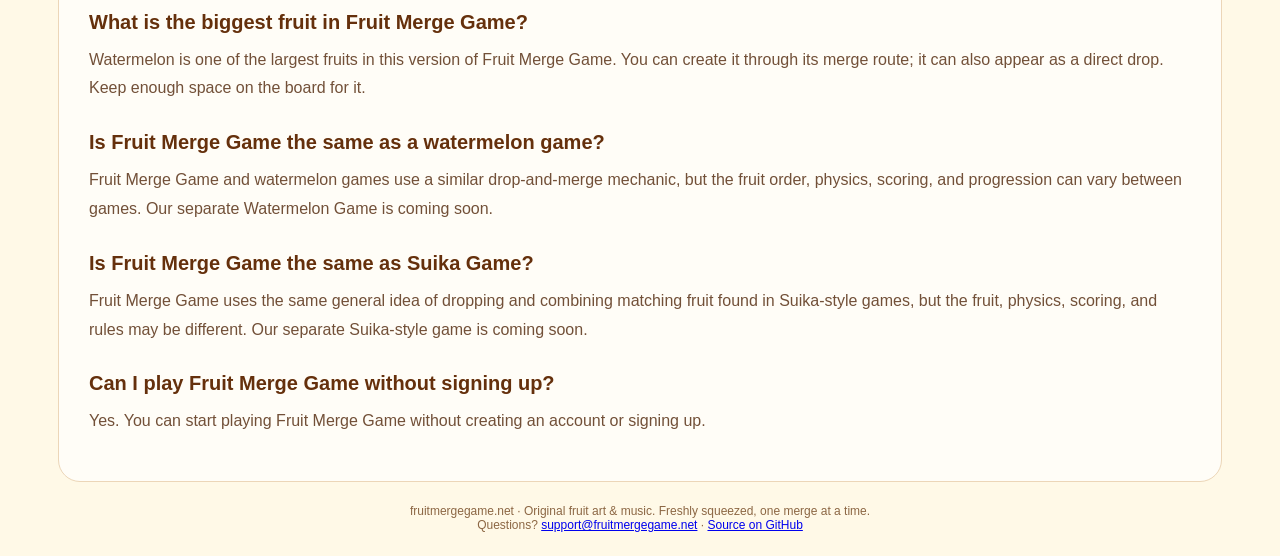
==== commit 60fa1565: "Give each player a unique default name and a rename hint. New visitors get a stable Player-XXXX code" ====
--- a/fruit-merge-en-v11/index.html
+++ b/fruit-merge-en-v11/index.html
@@ -13,7 +13,7 @@
 <body><main class="app">
 <header class="topbar"><h1 class="brand"><span>Fruit</span> Merge Game<span class="leaf" aria-hidden="true">✦</span></h1></header>
 <section id="gameShell" class="game-shell"><div class="game-topline"><div class="top-score"><span class="hud-score">Score <b id="score">0</b></span><span class="hud-time">Time <b id="runTime">00:00</b></span></div><nav class="icon-toolbar" aria-label="Game controls"><button id="settingsButton" class="round-control" aria-label="Settings" title="Settings">⚙</button><button id="shareButton" class="round-control" aria-label="Share score" title="Share"><svg class="action-icon" viewBox="0 0 32 32" aria-hidden="true"><path d="M16 21V4m-7 7 7-7 7 7M5 20v6a3 3 0 0 0 3 3h16a3 3 0 0 0 3-3v-6"/></svg></button><button id="music" class="round-control" aria-label="Music on" aria-pressed="true" title="Music on">♫</button><button id="fullscreen" class="round-control" aria-label="Enter fullscreen" aria-pressed="false" title="Fullscreen">⛶</button></nav></div><div class="layout"><section class="game-column" aria-label="Fruit Merge Game">
- <div class="game-meta"><div class="name-card"><label for="playerName">Name</label><input id="playerName" maxlength="20" value="You" autocomplete="off" aria-label="Player name, change anytime" title="Change anytime. Saved scores keep their names."></div><iframe id="scoresFrame" title="Shared live top 15 scores" data-src="rankings/index.html"></iframe></div>
+ <div class="game-meta"><div class="name-card"><label for="playerName">Name</label><input id="playerName" maxlength="20" autocomplete="off" aria-label="Player name, change anytime" title="Change anytime. Saved scores keep their names."><p class="name-hint">Change your name to appear on the leaderboard</p></div><iframe id="scoresFrame" title="Shared live top 15 scores" data-src="rankings/index.html"></iframe></div>
  <div class="game" id="game"><canvas id="canvas" width="760" height="843" tabindex="0" aria-label="Fruit bowl. Move to aim and click to drop. On touchscreens drag and release. Arrow keys aim, Space drops."></canvas>
  <div class="tools" aria-label="One use per tool per run">
  <button id="boost" class="tool boost" aria-label="Juice Boost: one use per run, double juice for the next three merges" aria-pressed="false"><svg viewBox="0 0 48 48" aria-hidden="true"><path d="M13 15h25l-4 26H17z" fill="#ffc52e"/><path d="M13 15h25l-4 26H17zM27 16l5-11h10M8 6v11M3 11h10"/></svg><b>Juice Boost</b><span id="boostCount">1 use</span></button>
--- a/fruit-merge-en-v11/style.css
+++ b/fruit-merge-en-v11/style.css
@@ -21,6 +21,7 @@
 .game-shell:fullscreen,.game-shell.expanded-game{position:fixed;inset:0;z-index:30;width:100vw;height:100dvh;max-width:none;background:linear-gradient(130deg,#ffd338,#ffac23);overflow:auto;display:flex;flex-direction:column;align-items:center;padding:8px 12px}.game-shell:fullscreen .game-meta,.game-shell.expanded-game .game-meta{display:none!important}.game-shell:fullscreen .game-topline,.game-shell.expanded-game .game-topline{position:static;width:min(1050px,100%);flex-shrink:0;margin:0 0 10px;padding:0;background:none}.game-shell:fullscreen .layout,.game-shell.expanded-game .layout{margin:0;width:min(100%,calc((100dvh - 100px)*760/843))}.game-shell:fullscreen .game-column,.game-shell.expanded-game .game-column{display:block;border:0;box-shadow:none}.game-shell:fullscreen .game,.game-shell.expanded-game .game{width:100%}.game-shell:fullscreen .player-controls,.game-shell.expanded-game .player-controls,.game-shell:fullscreen .game-caption,.game-shell.expanded-game .game-caption{display:none}.game-shell:fullscreen .top-score,.game-shell.expanded-game .top-score{gap:8px}@media(max-width:600px){.game-shell:fullscreen,.game-shell.expanded-game{padding:7px}.game-shell:fullscreen .game-topline,.game-shell.expanded-game .game-topline{gap:6px}.game-shell:fullscreen .layout,.game-shell.expanded-game .layout{width:min(100%,calc((100dvh - 126px)*760/843))}}
 /* Consistent share, speaker-action and expand/collapse icons. */
 .round-control .action-icon,.action-icon{fill:none;stroke:currentColor;stroke-width:2.8;stroke-linecap:round;stroke-linejoin:round}.round-control .speaker-icon{fill:none;stroke:currentColor;stroke-width:2.8;stroke-linecap:round;stroke-linejoin:round}.speaker-icon .speaker-body{fill:currentColor;stroke:none}.speaker-icon .speaker-detail{fill:none}#music::after,#sound::after{display:none!important}#overlayShare{display:flex;align-items:center;justify-content:center;gap:9px}#overlayShare .action-icon{width:24px;height:24px;flex-shrink:0}
+.name-hint{display:block;margin:5px 0 0;padding:0;font-size:12px;line-height:1.3;font-weight:500;color:#8d5a2b}@media(max-width:600px){.name-card{flex-wrap:wrap}.name-hint{flex:1 0 100%;margin-top:4px;font-size:11px}}
 /* Desktop one-screen game layout */
 @media (min-width:851px){
   .game-shell{
